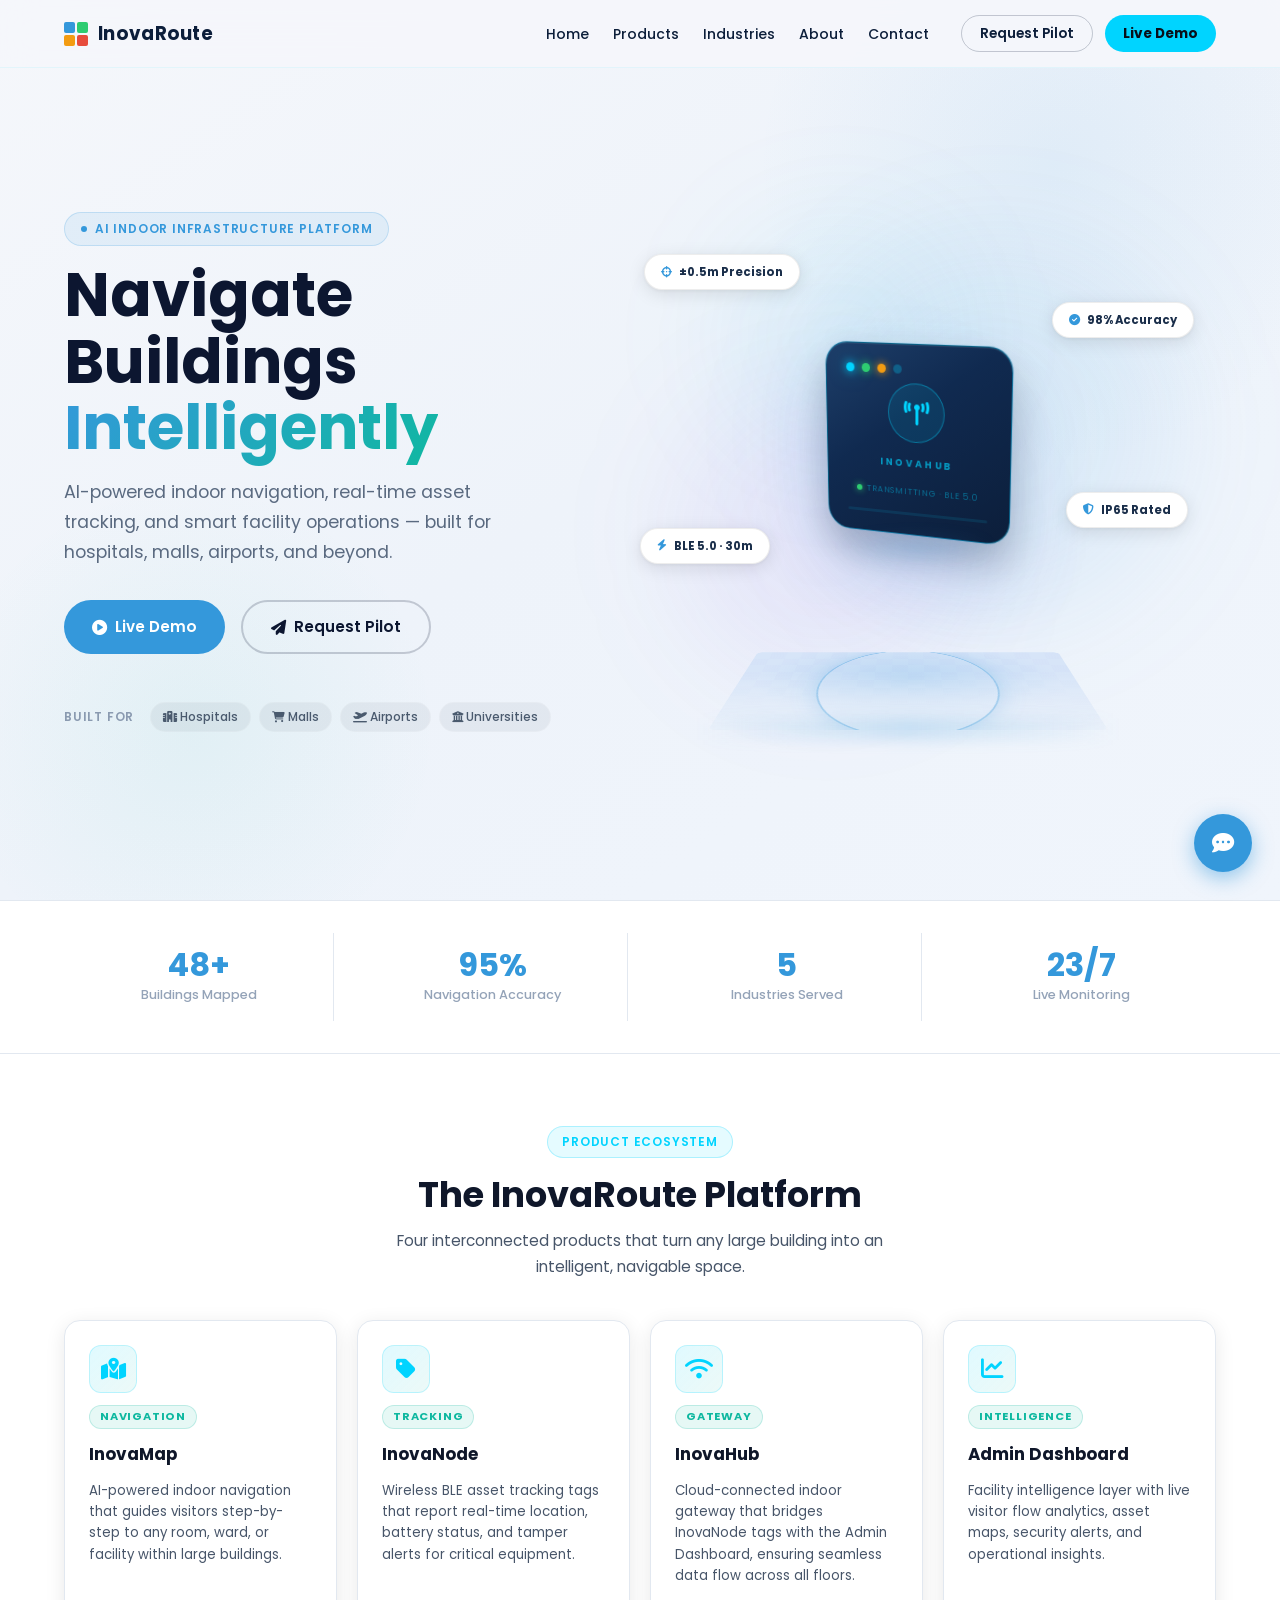
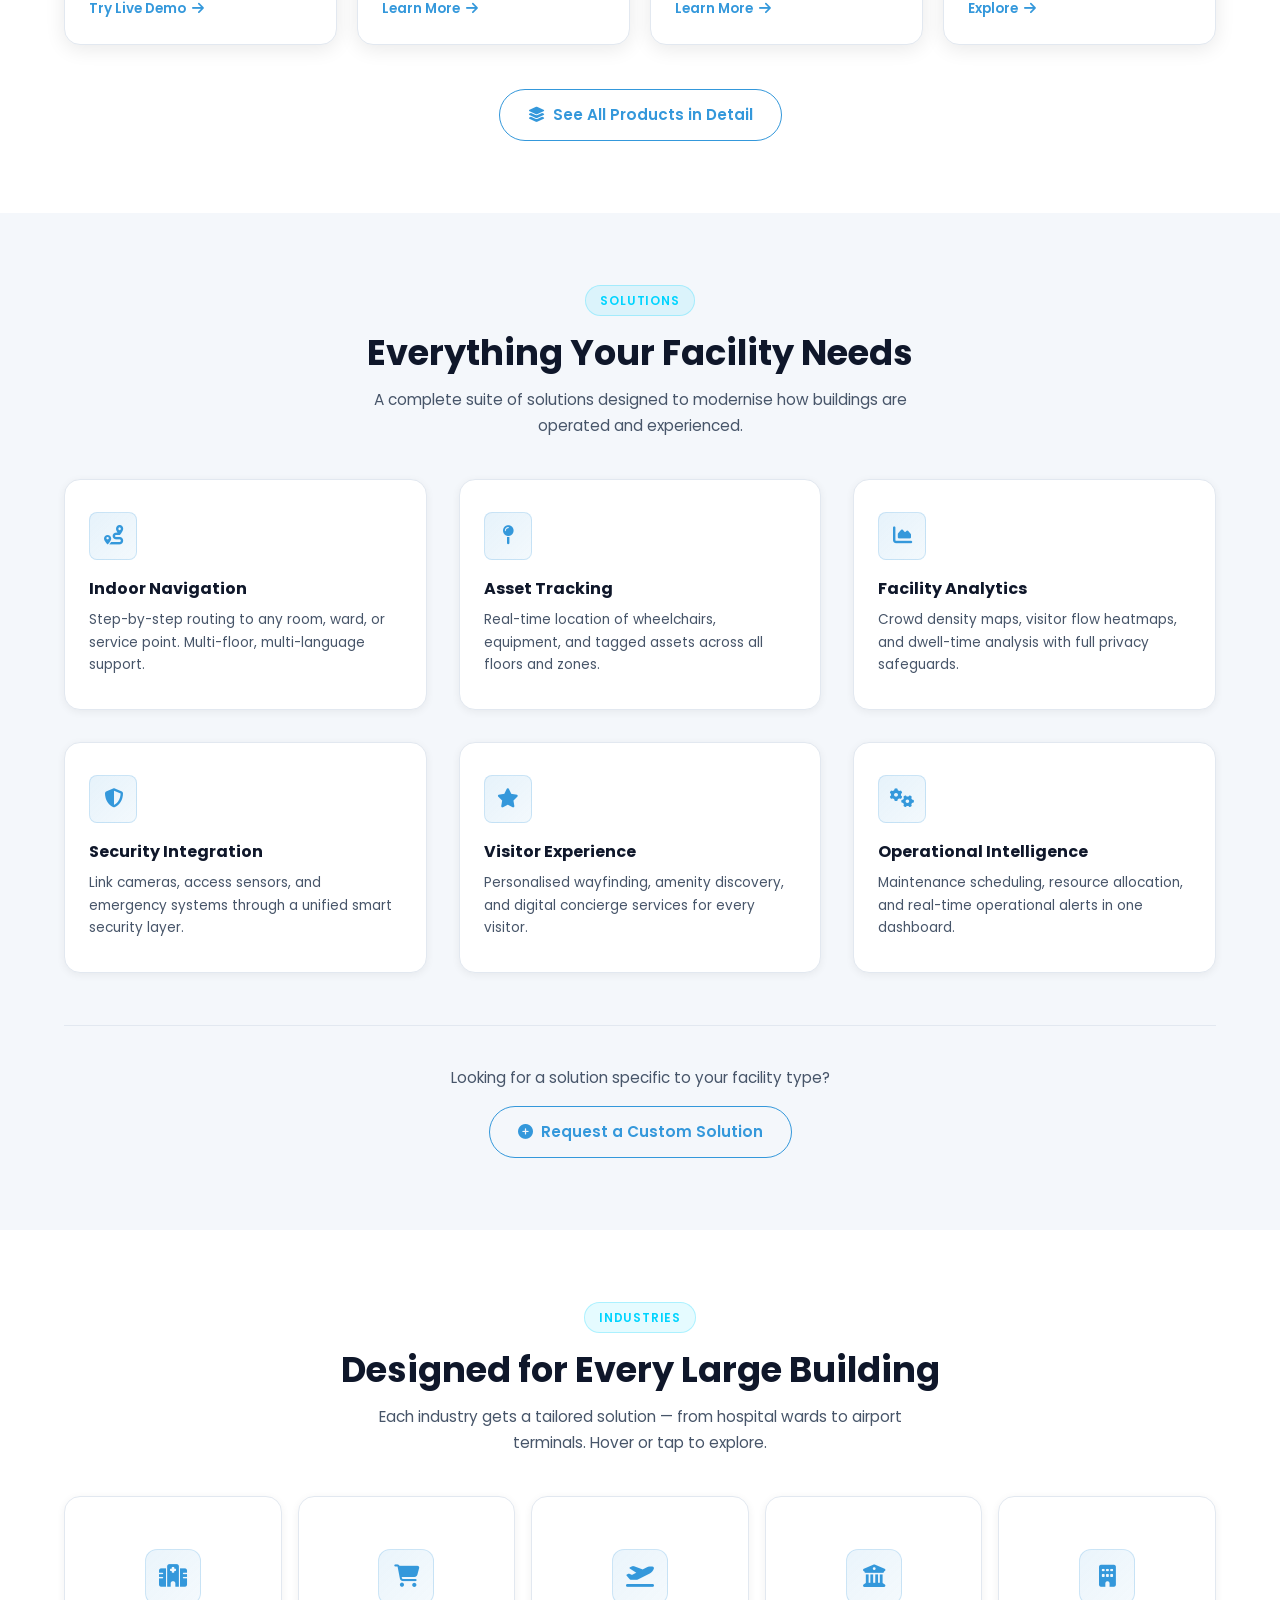
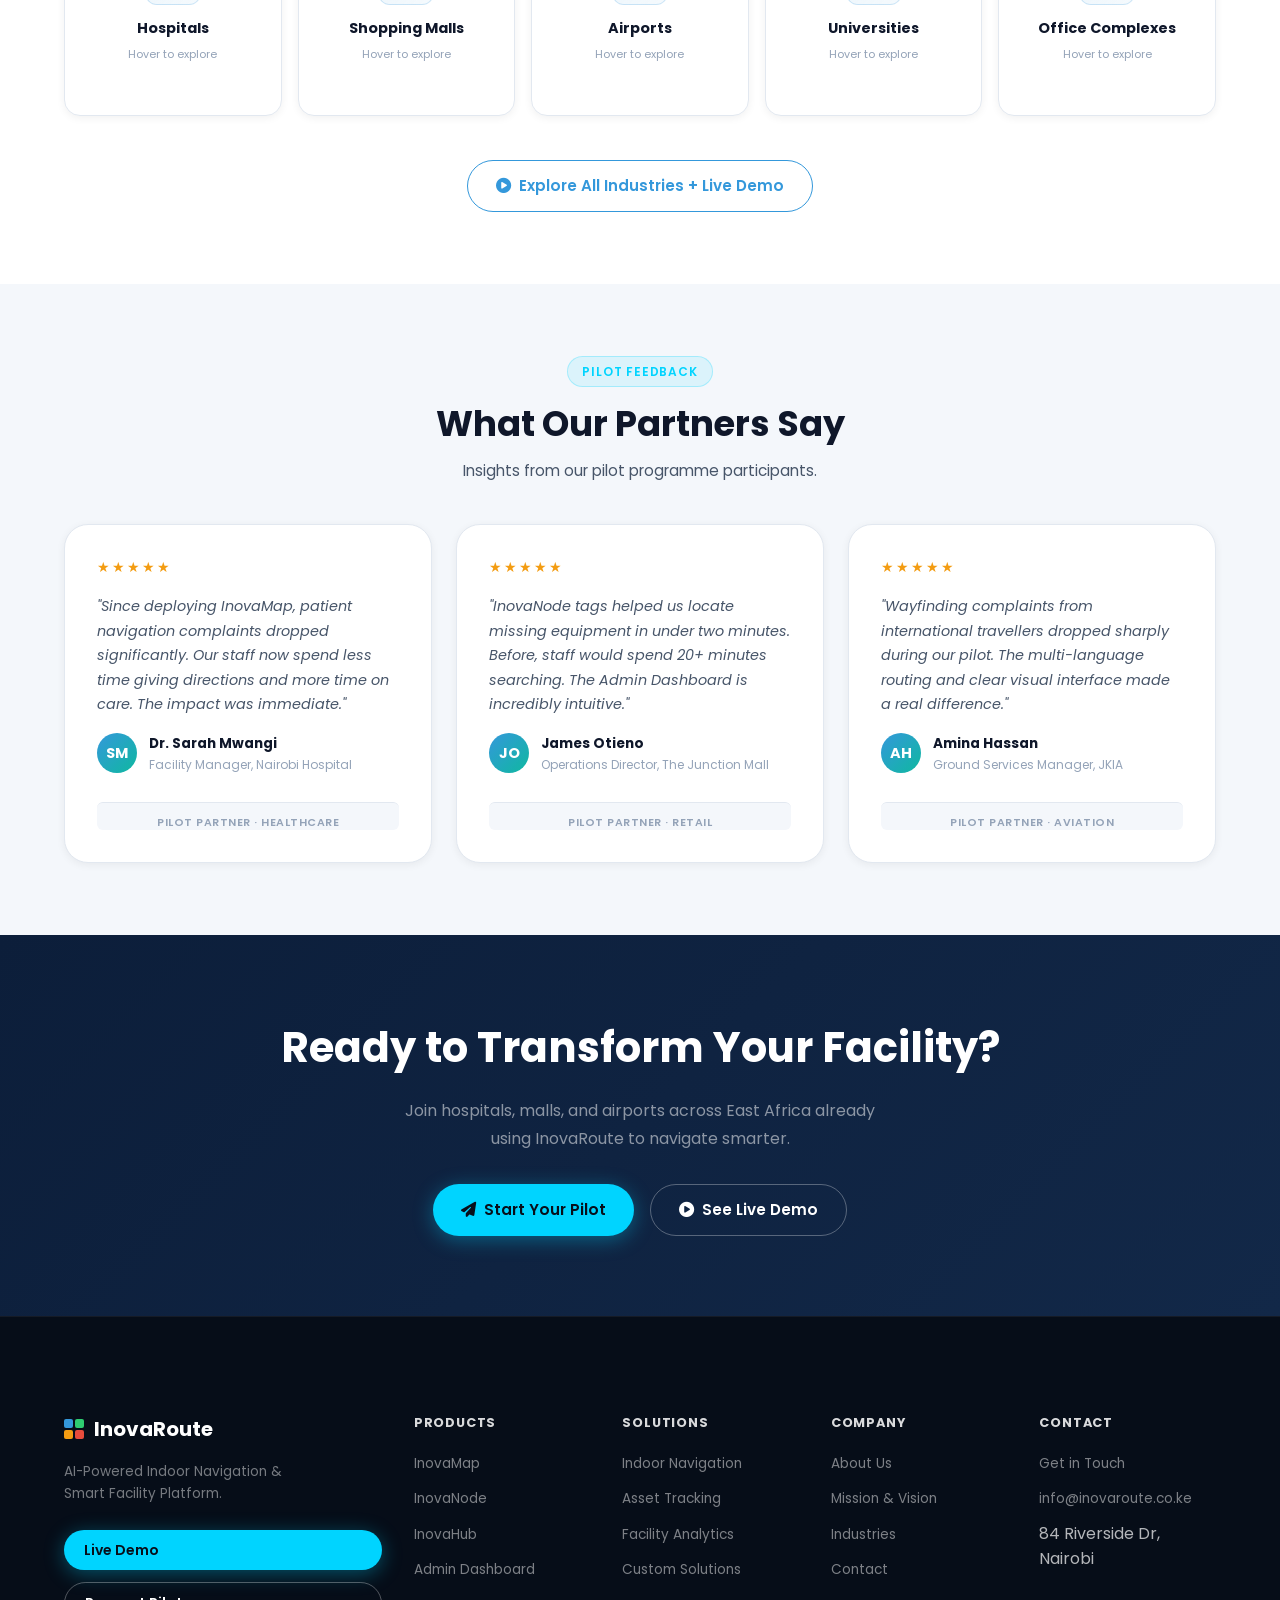
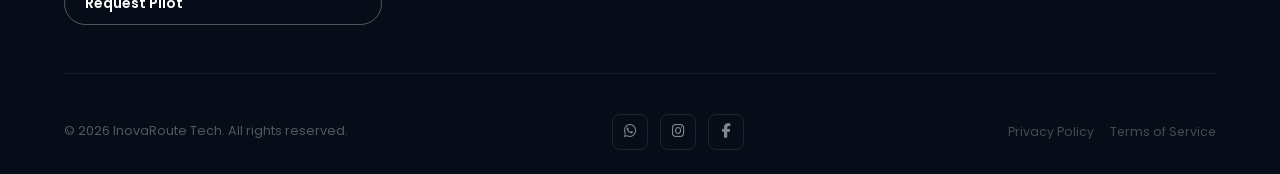
==== index.html @ 3c0a52aa "Redesign: light professional theme, full-viewport products page - Homepage hero: white/off-white bac" ====
<!DOCTYPE html>
<html lang="en">
<head>
  <meta charset="UTF-8">
  <meta name="viewport" content="width=device-width, initial-scale=1.0">
  <title>InovaRoute – AI Indoor Navigation & Smart Facility Platform</title>
  <meta name="description" content="InovaRoute delivers AI-powered indoor navigation, real-time asset tracking, and smart facility management for hospitals, malls, airports, and large buildings across Africa.">
  <meta name="keywords" content="indoor navigation, asset tracking, smart facility, InovaMap, InovaNode, hospital navigation, mall navigation, Kenya, Africa">
  <meta name="author" content="InovaRoute Tech">
  <link rel="canonical" href="https://elimulink.github.io/inovawebsite/">
  <meta property="og:type" content="website">
  <meta property="og:url" content="https://elimulink.github.io/inovawebsite/">
  <meta property="og:title" content="InovaRoute – AI Indoor Navigation & Smart Facility Platform">
  <meta property="og:description" content="AI-powered indoor navigation, asset tracking, and smart facility management for hospitals, malls, airports, and more.">
  <meta property="og:site_name" content="InovaRoute">
  <meta name="twitter:card" content="summary_large_image">
  <meta name="twitter:title" content="InovaRoute – AI Indoor Navigation & Smart Facility Platform">
  <meta name="twitter:description" content="AI-powered indoor navigation, asset tracking, and smart facility management.">
  <link rel="icon" href="data:image/svg+xml,<svg xmlns='http://www.w3.org/2000/svg' viewBox='0 0 32 32'><rect width='14' height='14' x='1' y='1' rx='3' fill='%233498db'/><rect width='14' height='14' x='17' y='1' rx='3' fill='%232ecc71'/><rect width='14' height='14' x='1' y='17' rx='3' fill='%23f39c12'/><rect width='14' height='14' x='17' y='17' rx='3' fill='%23e74c3c'/></svg>">
  <script type="application/ld+json">
  {"@context":"https://schema.org","@type":"Organization","name":"InovaRoute","url":"https://elimulink.github.io/inovawebsite/","description":"AI-powered indoor navigation and smart facility platform","email":"info@inovaroute.co.ke","address":{"@type":"PostalAddress","streetAddress":"84 Riverside Dr","addressLocality":"Nairobi","addressCountry":"KE"},"sameAs":["https://www.instagram.com/inovaroutetech","https://www.facebook.com/share/1BY43MmHNZ/"]}
  </script>
  <link rel="preconnect" href="https://fonts.googleapis.com">
  <link rel="preconnect" href="https://fonts.gstatic.com" crossorigin>
  <link href="https://fonts.googleapis.com/css2?family=Poppins:wght@400;500;600;700&display=swap" rel="stylesheet">
  <link rel="stylesheet" href="https://cdnjs.cloudflare.com/ajax/libs/font-awesome/6.5.2/css/all.min.css" crossorigin="anonymous" referrerpolicy="no-referrer">
  <link rel="stylesheet" href="styles/variables.css">
  <link rel="stylesheet" href="styles/main.css">
</head>
<body>

<!-- NAVBAR -->
<nav class="navbar navbar--light" id="navbar">
  <div class="nav-inner">
    <a href="index.html" class="nav-brand">
      <div class="nav-logo"><span></span><span></span><span></span><span></span></div>
      <span class="nav-name">InovaRoute</span>
    </a>
    <ul class="nav-links" id="nav-links">
      <li><a href="index.html"      class="nav-link">Home</a></li>
      <li><a href="products.html"   class="nav-link">Products</a></li>
      <li><a href="industries.html" class="nav-link">Industries</a></li>
      <li><a href="about.html"      class="nav-link">About</a></li>
      <li><a href="contact.html"    class="nav-link">Contact</a></li>
    </ul>
    <div class="nav-actions">
      <a href="contact.html"    class="nav-btn-ghost">Request Pilot</a>
      <a href="industries.html" class="nav-btn-solid">Live Demo</a>
    </div>
    <button class="nav-toggle" id="nav-toggle" aria-label="Toggle menu">
      <span></span><span></span><span></span>
    </button>
  </div>
</nav>


<!-- HERO – Light Theme, 3D Product Stage -->
<section class="hero-light-section" id="home">
  <div class="container">
    <div class="hero-light-inner">

      <!-- LEFT: Copy -->
      <div class="hero-copy hero-light-copy">
        <div class="hero-eyebrow">
          <span class="dot"></span>
          AI Indoor Infrastructure Platform
        </div>
        <h1 class="hero-title">Navigate Buildings<br><span>Intelligently</span></h1>
        <p class="hero-sub">AI-powered indoor navigation, real-time asset tracking, and smart facility operations — built for hospitals, malls, airports, and beyond.</p>
        <div class="hero-ctas">
          <a href="industries.html" class="btn btn-primary"><i class="fas fa-play-circle"></i> Live Demo</a>
          <a href="contact.html"    class="btn btn-secondary"><i class="fas fa-paper-plane"></i> Request Pilot</a>
        </div>
        <div class="hero-trust">
          <span class="hero-trust-label">Built for</span>
          <div class="hero-trust-pills">
            <span class="trust-pill"><i class="fas fa-hospital-alt" style="font-size:0.7rem"></i> Hospitals</span>
            <span class="trust-pill"><i class="fas fa-shopping-cart" style="font-size:0.7rem"></i> Malls</span>
            <span class="trust-pill"><i class="fas fa-plane-departure" style="font-size:0.7rem"></i> Airports</span>
            <span class="trust-pill"><i class="fas fa-university" style="font-size:0.7rem"></i> Universities</span>
          </div>
        </div>
      </div>

      <!-- RIGHT: 3D Product Stage -->
      <div class="h3d-stage" aria-hidden="true">

        <!-- Ambient glow blobs -->
        <div class="h3d-blob h3d-blob--blue"></div>
        <div class="h3d-blob h3d-blob--purple"></div>
        <div class="h3d-blob h3d-blob--cyan"></div>

        <!-- Expanding signal rings centred on device -->
        <div class="h3d-rings">
          <div class="h3d-ring"></div>
          <div class="h3d-ring"></div>
          <div class="h3d-ring"></div>
        </div>

        <!-- Floating device -->
        <div class="h3d-device-wrap">
          <div class="h3d-device">
            <!-- LED status row -->
            <div class="h3d-leds">
              <div class="h3d-led h3d-led--b"></div>
              <div class="h3d-led h3d-led--g"></div>
              <div class="h3d-led h3d-led--o"></div>
              <div class="h3d-led h3d-led--d"></div>
            </div>
            <!-- Central icon -->
            <div class="h3d-device-icon">
              <i class="fas fa-broadcast-tower"></i>
            </div>
            <!-- Brand label -->
            <div class="h3d-device-brand">InovaHub</div>
            <!-- Status text -->
            <div class="h3d-device-status">
              <div class="h3d-status-dot"></div>
              Transmitting · BLE 5.0
            </div>
            <!-- Signal progress bar -->
            <div class="h3d-conn-bar">
              <div class="h3d-conn-fill"></div>
            </div>
          </div>
          <!-- Glow pool beneath device -->
          <div class="h3d-device-glow"></div>
        </div>

        <!-- Perspective grid platform -->
        <div class="h3d-platform">
          <div class="h3d-grid-wrap">
            <div class="h3d-grid-tiles"></div>
            <div class="h3d-halo"></div>
          </div>
          <div class="h3d-grid-glow"></div>
        </div>

        <!-- Floating metric chips -->
        <div class="h3d-chips">
          <div class="h3d-chip h3d-chip--1">
            <i class="fas fa-crosshairs"></i> ±0.5m Precision
          </div>
          <div class="h3d-chip h3d-chip--2">
            <i class="fas fa-check-circle"></i> 98% Accuracy
          </div>
          <div class="h3d-chip h3d-chip--3">
            <i class="fas fa-bolt"></i> BLE 5.0 · 30m
          </div>
          <div class="h3d-chip h3d-chip--4">
            <i class="fas fa-shield-alt"></i> IP65 Rated
          </div>
        </div>

      </div><!-- /.h3d-stage -->
    </div>
  </div>
</section>



<!-- STATS BAR -->
<div class="stats-bar">
  <div class="container">
    <div class="stats-grid">
      <div class="stat-item fade-up">
        <div class="stat-number" data-target="50" data-suffix="+">0</div>
        <div class="stat-label">Buildings Mapped</div>
      </div>
      <div class="stat-item fade-up">
        <div class="stat-number" data-target="98" data-suffix="%">0</div>
        <div class="stat-label">Navigation Accuracy</div>
      </div>
      <div class="stat-item fade-up">
        <div class="stat-number" data-target="5">0</div>
        <div class="stat-label">Industries Served</div>
      </div>
      <div class="stat-item fade-up">
        <div class="stat-number" data-target="24" data-suffix="/7">0</div>
        <div class="stat-label">Live Monitoring</div>
      </div>
    </div>
  </div>
</div>


<!-- PRODUCTS OVERVIEW -->
<section id="products" class="section">
  <div class="container">
    <div class="section-header">
      <div class="section-badge">Product Ecosystem</div>
      <h2 class="section-title">The InovaRoute Platform</h2>
      <p class="section-sub">Four interconnected products that turn any large building into an intelligent, navigable space.</p>
    </div>

    <div class="products-grid">
      <div class="card product-card fade-up">
        <div class="product-icon-wrap"><i class="fas fa-map-marked-alt"></i></div>
        <span class="product-tag">Navigation</span>
        <h3>InovaMap</h3>
        <p>AI-powered indoor navigation that guides visitors step-by-step to any room, ward, or facility within large buildings.</p>
        <a href="industries.html" class="product-link">Try Live Demo <i class="fas fa-arrow-right"></i></a>
      </div>

      <div class="card product-card fade-up">
        <div class="product-icon-wrap"><i class="fas fa-tag"></i></div>
        <span class="product-tag">Tracking</span>
        <h3>InovaNode</h3>
        <p>Wireless BLE asset tracking tags that report real-time location, battery status, and tamper alerts for critical equipment.</p>
        <a href="products.html#inovanode" class="product-link">Learn More <i class="fas fa-arrow-right"></i></a>
      </div>

      <div class="card product-card fade-up">
        <div class="product-icon-wrap"><i class="fas fa-wifi"></i></div>
        <span class="product-tag">Gateway</span>
        <h3>InovaHub</h3>
        <p>Cloud-connected indoor gateway that bridges InovaNode tags with the Admin Dashboard, ensuring seamless data flow across all floors.</p>
        <a href="products.html#inovahub" class="product-link">Learn More <i class="fas fa-arrow-right"></i></a>
      </div>

      <div class="card product-card fade-up">
        <div class="product-icon-wrap"><i class="fas fa-chart-line"></i></div>
        <span class="product-tag">Intelligence</span>
        <h3>Admin Dashboard</h3>
        <p>Facility intelligence layer with live visitor flow analytics, asset maps, security alerts, and operational insights.</p>
        <a href="products.html#dashboard" class="product-link">Explore <i class="fas fa-arrow-right"></i></a>
      </div>
    </div>

    <div style="text-align:center;margin-top:44px;">
      <a href="products.html" class="btn btn-outline"><i class="fas fa-layer-group"></i> See All Products in Detail</a>
    </div>
  </div>
</section>


<!-- SOLUTIONS -->
<section id="solutions" class="section section--subtle">
  <div class="container">
    <div class="section-header">
      <div class="section-badge">Solutions</div>
      <h2 class="section-title">Everything Your Facility Needs</h2>
      <p class="section-sub">A complete suite of solutions designed to modernise how buildings are operated and experienced.</p>
    </div>

    <div class="solutions-grid">
      <div class="solution-card fade-up">
        <div class="sol-icon"><i class="fas fa-route"></i></div>
        <h4>Indoor Navigation</h4>
        <p>Step-by-step routing to any room, ward, or service point. Multi-floor, multi-language support.</p>
      </div>
      <div class="solution-card fade-up">
        <div class="sol-icon"><i class="fas fa-map-pin"></i></div>
        <h4>Asset Tracking</h4>
        <p>Real-time location of wheelchairs, equipment, and tagged assets across all floors and zones.</p>
      </div>
      <div class="solution-card fade-up">
        <div class="sol-icon"><i class="fas fa-chart-area"></i></div>
        <h4>Facility Analytics</h4>
        <p>Crowd density maps, visitor flow heatmaps, and dwell-time analysis with full privacy safeguards.</p>
      </div>
      <div class="solution-card fade-up">
        <div class="sol-icon"><i class="fas fa-shield-alt"></i></div>
        <h4>Security Integration</h4>
        <p>Link cameras, access sensors, and emergency systems through a unified smart security layer.</p>
      </div>
      <div class="solution-card fade-up">
        <div class="sol-icon"><i class="fas fa-star"></i></div>
        <h4>Visitor Experience</h4>
        <p>Personalised wayfinding, amenity discovery, and digital concierge services for every visitor.</p>
      </div>
      <div class="solution-card fade-up">
        <div class="sol-icon"><i class="fas fa-cogs"></i></div>
        <h4>Operational Intelligence</h4>
        <p>Maintenance scheduling, resource allocation, and real-time operational alerts in one dashboard.</p>
      </div>
    </div>

    <div class="section-more-row">
      <p>Looking for a solution specific to your facility type?</p>
      <a href="contact.html" class="btn btn-outline">
        <i class="fas fa-plus-circle"></i> Request a Custom Solution
      </a>
    </div>
  </div>
</section>


<!-- INDUSTRIES TEASER -->
<section id="industries" class="section">
  <div class="container">
    <div class="section-header">
      <div class="section-badge">Industries</div>
      <h2 class="section-title">Designed for Every Large Building</h2>
      <p class="section-sub">Each industry gets a tailored solution — from hospital wards to airport terminals. Hover or tap to explore.</p>
    </div>

    <div class="industries-grid">
      <div class="industry-card fade-up" tabindex="0" aria-label="Hospitals">
        <div class="industry-card-inner">
          <div class="industry-front">
            <div class="industry-icon-wrap"><i class="fas fa-hospital"></i></div>
            <h4>Hospitals</h4>
            <div class="industry-hint">Hover to explore</div>
          </div>
          <div class="industry-back">
            <div class="ib-block">
              <h5>Challenge</h5>
              <p>Patients navigate complex multi-floor buildings under stress, adding burden to staff.</p>
            </div>
            <div class="ib-block">
              <h5>Solution</h5>
              <p>InovaMap delivers step-by-step navigation to any ward, reducing wayfinding complaints by up to 60%.</p>
            </div>
          </div>
        </div>
      </div>

      <div class="industry-card fade-up" tabindex="0">
        <div class="industry-card-inner">
          <div class="industry-front">
            <div class="industry-icon-wrap"><i class="fas fa-shopping-cart"></i></div>
            <h4>Shopping Malls</h4>
            <div class="industry-hint">Hover to explore</div>
          </div>
          <div class="industry-back">
            <div class="ib-block">
              <h5>Challenge</h5>
              <p>Shoppers struggle to find stores, reducing dwell time and tenant revenue.</p>
            </div>
            <div class="ib-block">
              <h5>Solution</h5>
              <p>Guided navigation to any store, restaurant, or service — boosting footfall and tenant visibility.</p>
            </div>
          </div>
        </div>
      </div>

      <div class="industry-card fade-up" tabindex="0">
        <div class="industry-card-inner">
          <div class="industry-front">
            <div class="industry-icon-wrap"><i class="fas fa-plane-departure"></i></div>
            <h4>Airports</h4>
            <div class="industry-hint">Hover to explore</div>
          </div>
          <div class="industry-back">
            <div class="ib-block">
              <h5>Challenge</h5>
              <p>International travellers miss gates and services due to confusing terminal layouts.</p>
            </div>
            <div class="ib-block">
              <h5>Solution</h5>
              <p>Multi-language indoor navigation from check-in to gate, with live flight-synced routing.</p>
            </div>
          </div>
        </div>
      </div>

      <div class="industry-card fade-up" tabindex="0">
        <div class="industry-card-inner">
          <div class="industry-front">
            <div class="industry-icon-wrap"><i class="fas fa-university"></i></div>
            <h4>Universities</h4>
            <div class="industry-hint">Hover to explore</div>
          </div>
          <div class="industry-back">
            <div class="ib-block">
              <h5>Challenge</h5>
              <p>New students and visitors get lost across large multi-building campuses.</p>
            </div>
            <div class="ib-block">
              <h5>Solution</h5>
              <p>Campus-wide indoor and outdoor navigation, event routing, and facility discovery.</p>
            </div>
          </div>
        </div>
      </div>

      <div class="industry-card fade-up" tabindex="0">
        <div class="industry-card-inner">
          <div class="industry-front">
            <div class="industry-icon-wrap"><i class="fas fa-building"></i></div>
            <h4>Office Complexes</h4>
            <div class="industry-hint">Hover to explore</div>
          </div>
          <div class="industry-back">
            <div class="ib-block">
              <h5>Challenge</h5>
              <p>Visitors and contractors waste time locating offices in large commercial buildings.</p>
            </div>
            <div class="ib-block">
              <h5>Solution</h5>
              <p>Smart desk navigation, meeting room routing, and delivery coordination — all in one platform.</p>
            </div>
          </div>
        </div>
      </div>
    </div>

    <div style="text-align:center;margin-top:44px;">
      <a href="industries.html" class="btn btn-outline"><i class="fas fa-play-circle"></i> Explore All Industries + Live Demo</a>
    </div>
  </div>
</section>


<!-- TESTIMONIALS -->
<section id="testimonials" class="section section--subtle">
  <div class="container">
    <div class="section-header">
      <div class="section-badge">Pilot Feedback</div>
      <h2 class="section-title">What Our Partners Say</h2>
      <p class="section-sub">Insights from our pilot programme participants.</p>
    </div>

    <div class="testimonials-grid">
      <div class="testi-card fade-up">
        <div class="testi-stars">★★★★★</div>
        <p class="testi-quote">"Since deploying InovaMap, patient navigation complaints dropped significantly. Our staff now spend less time giving directions and more time on care. The impact was immediate."</p>
        <div class="testi-person">
          <div class="testi-avatar">SM</div>
          <div>
            <div class="testi-name">Dr. Sarah Mwangi</div>
            <div class="testi-role">Facility Manager, Nairobi Hospital</div>
          </div>
        </div>
        <div class="testi-logo"><span>Pilot Partner · Healthcare</span></div>
      </div>

      <div class="testi-card fade-up">
        <div class="testi-stars">★★★★★</div>
        <p class="testi-quote">"InovaNode tags helped us locate missing equipment in under two minutes. Before, staff would spend 20+ minutes searching. The Admin Dashboard is incredibly intuitive."</p>
        <div class="testi-person">
          <div class="testi-avatar">JO</div>
          <div>
            <div class="testi-name">James Otieno</div>
            <div class="testi-role">Operations Director, The Junction Mall</div>
          </div>
        </div>
        <div class="testi-logo"><span>Pilot Partner · Retail</span></div>
      </div>

      <div class="testi-card fade-up">
        <div class="testi-stars">★★★★★</div>
        <p class="testi-quote">"Wayfinding complaints from international travellers dropped sharply during our pilot. The multi-language routing and clear visual interface made a real difference."</p>
        <div class="testi-person">
          <div class="testi-avatar">AH</div>
          <div>
            <div class="testi-name">Amina Hassan</div>
            <div class="testi-role">Ground Services Manager, JKIA</div>
          </div>
        </div>
        <div class="testi-logo"><span>Pilot Partner · Aviation</span></div>
      </div>
    </div>
  </div>
</section>


<!-- CTA BANNER -->
<section class="cta-banner">
  <div class="container">
    <h2>Ready to Transform Your Facility?</h2>
    <p>Join hospitals, malls, and airports across East Africa already using InovaRoute to navigate smarter.</p>
    <div class="cta-banner-actions">
      <a href="contact.html"    class="btn btn-primary"><i class="fas fa-paper-plane"></i> Start Your Pilot</a>
      <a href="industries.html" class="btn btn-secondary"><i class="fas fa-play-circle"></i> See Live Demo</a>
    </div>
  </div>
</section>


<!-- FOOTER -->
<footer class="footer">
  <div class="container">
    <div class="footer-top">
      <div class="footer-brand">
        <div class="footer-brand-logo">
          <div class="nav-logo" style="width:20px;height:20px;gap:2px"><span></span><span></span><span></span><span></span></div>
          <span class="f-name">InovaRoute</span>
        </div>
        <p class="footer-tagline">AI-Powered Indoor Navigation &amp; Smart Facility Platform.</p>
        <div class="footer-ctas">
          <a href="industries.html" class="btn btn-primary btn-sm">Live Demo</a>
          <a href="contact.html"    class="btn btn-secondary btn-sm">Request Pilot</a>
        </div>
      </div>
      <div class="footer-col">
        <h4>Products</h4>
        <ul>
          <li><a href="products.html#inovamap">InovaMap</a></li>
          <li><a href="products.html#inovanode">InovaNode</a></li>
          <li><a href="products.html#inovahub">InovaHub</a></li>
          <li><a href="products.html#dashboard">Admin Dashboard</a></li>
        </ul>
      </div>
      <div class="footer-col">
        <h4>Solutions</h4>
        <ul>
          <li><a href="products.html">Indoor Navigation</a></li>
          <li><a href="products.html">Asset Tracking</a></li>
          <li><a href="products.html">Facility Analytics</a></li>
          <li><a href="contact.html">Custom Solutions</a></li>
        </ul>
      </div>
      <div class="footer-col">
        <h4>Company</h4>
        <ul>
          <li><a href="about.html">About Us</a></li>
          <li><a href="about.html#mission">Mission &amp; Vision</a></li>
          <li><a href="industries.html">Industries</a></li>
          <li><a href="contact.html">Contact</a></li>
        </ul>
      </div>
      <div class="footer-col">
        <h4>Contact</h4>
        <ul>
          <li><a href="contact.html">Get in Touch</a></li>
          <li><a href="mailto:info@inovaroute.co.ke">info@inovaroute.co.ke</a></li>
          <li>84 Riverside Dr, Nairobi</li>
        </ul>
      </div>
    </div>
    <div class="footer-bottom">
      <p class="footer-copy">&copy; 2026 InovaRoute Tech. All rights reserved.</p>
      <div class="footer-social">
        <a href="https://wa.me/message/SHVGJTXQXNXTI1" target="_blank" aria-label="WhatsApp"><i class="fab fa-whatsapp"></i></a>
        <a href="https://www.instagram.com/inovaroutetech?igsh=aXVvbjA5ZzNsaHh5" target="_blank" aria-label="Instagram"><i class="fab fa-instagram"></i></a>
        <a href="https://www.facebook.com/share/1BY43MmHNZ/" target="_blank" aria-label="Facebook"><i class="fab fa-facebook-f"></i></a>
      </div>
      <div class="footer-legal">
        <a href="#">Privacy Policy</a>
        <a href="#">Terms of Service</a>
      </div>
    </div>
  </div>
</footer>


<!-- ASSIST WIDGET -->
<div class="assist" id="assist">
  <button class="assist-bubble" id="assist-open" aria-label="Open assistant">
    <i class="fas fa-comment-dots"></i>
  </button>
  <div class="assist-panel" id="assist-panel">
    <div class="assist-header">
      <h4>Need help?</h4>
      <button class="assist-close" id="assist-close" aria-label="Close">&times;</button>
    </div>
    <p class="assist-text">InovaRoute support is available 24/7.</p>
    <div class="assist-actions">
      <a href="https://wa.me/message/SHVGJTXQXNXTI1" target="_blank" class="assist-btn-main">
        <i class="fab fa-whatsapp"></i> Chat on WhatsApp
      </a>
      <button class="assist-btn-dismiss" id="assist-no">No thanks</button>
    </div>
  </div>
</div>

<script src="scripts/main.js" defer></script>
</body>
</html>
---- styles/variables.css ----
:root {
  /* === Brand Colors === */
  --c-bg-dark:       #080f1a;
  --c-bg-dark2:      #0d1b2a;
  --c-bg-light:      #f4f7fb;
  --c-bg-white:      #ffffff;
  --c-cyan:          #00d4ff;
  --c-teal:          #0fb8a0;
  --c-blue:          #3498db;
  --c-navy:          #1e3a5f;
  --c-text-dark:     #0f172a;
  --c-text-body:     #475569;
  --c-text-muted:    #94a3b8;
  --c-text-light:    rgba(255, 255, 255, 0.88);
  --c-text-dim:      rgba(255, 255, 255, 0.5);
  --c-border:        #e2e8f0;
  --c-border-dark:   rgba(0, 212, 255, 0.12);

  /* === Spacing Scale (8-based) === */
  --sp-1: 8px;
  --sp-2: 12px;
  --sp-3: 16px;
  --sp-4: 24px;
  --sp-5: 32px;
  --sp-6: 48px;
  --sp-7: 64px;
  --sp-8: 96px;

  /* === Border Radius === */
  --r-sm:   8px;
  --r-md:   12px;
  --r-lg:   16px;
  --r-xl:   24px;
  --r-pill: 999px;

  /* === Shadows === */
  --sh-sm:   0 2px 8px rgba(0, 0, 0, 0.06);
  --sh-md:   0 4px 20px rgba(0, 0, 0, 0.09);
  --sh-lg:   0 8px 36px rgba(0, 0, 0, 0.13);
  --sh-xl:   0 16px 52px rgba(0, 0, 0, 0.17);
  --sh-glow: 0 0 32px rgba(0, 212, 255, 0.18);

  /* === Typography === */
  --font: 'Poppins', sans-serif;

  /* === Transitions === */
  --t-fast: 0.15s ease;
  --t-base: 0.3s ease;
  --t-slow: 0.5s ease;

  /* === Layout === */
  --container: 1200px;
  --nav-h: 68px;

  /* === Z-index scale === */
  --z-base:    1;
  --z-card:    10;
  --z-nav:     100;
  --z-modal:   200;
  --z-assist:  300;
}
---- styles/main.css ----
/* ============================================================
   INOVAROUTE – main.css
   ============================================================ */

/* === RESET & BASE === */
*, *::before, *::after { box-sizing: border-box; margin: 0; padding: 0; }

html { scroll-behavior: smooth; font-size: 16px; }

body {
  font-family: var(--font);
  color: var(--c-text-dark);
  background: var(--c-bg-white);
  line-height: 1.6;
  overflow-x: hidden;
}

img, svg { display: block; max-width: 100%; }
a { text-decoration: none; }
ul, ol { list-style: none; }
button { font-family: var(--font); cursor: pointer; border: none; background: none; }

/* === LAYOUT === */
.container {
  max-width: var(--container);
  margin: 0 auto;
  padding: 0 var(--sp-4);
}

.section {
  padding: 72px 0;
}

.section--dark {
  background: var(--c-bg-dark);
  color: var(--c-text-light);
}

.section--mid {
  background: var(--c-bg-dark2);
  color: var(--c-text-light);
}

.section--light {
  background: var(--c-bg-light);
}

/* Clean alternating light section used instead of dark sections */
.section--subtle {
  background: #f4f7fb;
}

/* === TYPOGRAPHY === */
.section-badge {
  display: inline-flex;
  align-items: center;
  gap: 6px;
  background: rgba(0, 212, 255, 0.1);
  color: var(--c-cyan);
  border: 1px solid rgba(0, 212, 255, 0.25);
  padding: 5px 14px;
  border-radius: var(--r-pill);
  font-size: 0.75rem;
  font-weight: 600;
  letter-spacing: 0.8px;
  text-transform: uppercase;
  margin-bottom: var(--sp-3);
}

.section-badge--dark {
  background: rgba(0, 212, 255, 0.08);
  color: var(--c-cyan);
  border-color: rgba(0, 212, 255, 0.2);
}

.section-title {
  font-size: clamp(1.6rem, 3.5vw, 2.2rem);
  font-weight: 700;
  line-height: 1.2;
  color: var(--c-text-dark);
  margin-bottom: var(--sp-2);
}

.section-title--light { color: #fff; }

.section-sub {
  font-size: 0.96rem;
  color: var(--c-text-body);
  max-width: 560px;
  line-height: 1.7;
}

.section-sub--light { color: var(--c-text-dim); }

.section-header {
  text-align: center;
  margin-bottom: 40px;
}

.section-header .section-sub {
  margin: 0 auto;
}

/* === BUTTONS === */
.btn {
  display: inline-flex;
  align-items: center;
  gap: 8px;
  padding: 13px 28px;
  border-radius: var(--r-pill);
  font-weight: 600;
  font-size: 0.95rem;
  transition: all var(--t-base);
  white-space: nowrap;
}

.btn-primary {
  background: var(--c-cyan);
  color: #080f1a;
  box-shadow: 0 4px 20px rgba(0, 212, 255, 0.35);
}

.btn-primary:hover {
  background: #33ddff;
  transform: translateY(-2px);
  box-shadow: 0 6px 28px rgba(0, 212, 255, 0.45);
}

.btn-secondary {
  background: transparent;
  color: #fff;
  border: 1.5px solid rgba(255, 255, 255, 0.3);
}

.btn-secondary:hover {
  border-color: var(--c-cyan);
  color: var(--c-cyan);
  transform: translateY(-2px);
}

.btn-outline {
  background: transparent;
  color: var(--c-blue);
  border: 1.5px solid var(--c-blue);
}

.btn-outline:hover {
  background: var(--c-blue);
  color: #fff;
  transform: translateY(-2px);
}

.btn-sm {
  padding: 9px 20px;
  font-size: 0.875rem;
}

/* === CARDS === */
.card {
  background: var(--c-bg-white);
  border-radius: var(--r-lg);
  box-shadow: var(--sh-md);
  border: 1px solid var(--c-border);
  transition: transform var(--t-base), box-shadow var(--t-base), border-color var(--t-base);
}

.card:hover {
  transform: translateY(-5px);
  box-shadow: var(--sh-xl);
  border-color: rgba(0, 212, 255, 0.3);
}

/* === FADE-UP ANIMATION === */
.fade-up {
  opacity: 0;
  transform: translateY(28px);
  transition: opacity 0.65s ease, transform 0.65s ease;
}

.fade-up.visible {
  opacity: 1;
  transform: translateY(0);
}

/* stagger siblings */
.fade-up:nth-child(2) { transition-delay: 0.1s; }
.fade-up:nth-child(3) { transition-delay: 0.2s; }
.fade-up:nth-child(4) { transition-delay: 0.3s; }
.fade-up:nth-child(5) { transition-delay: 0.4s; }
.fade-up:nth-child(6) { transition-delay: 0.5s; }


/* ============================================================
   NAVBAR
   ============================================================ */
.navbar {
  position: fixed;
  top: 0; left: 0; right: 0;
  height: var(--nav-h);
  z-index: var(--z-nav);
  background: rgba(8, 15, 26, 0.6);
  backdrop-filter: blur(16px);
  -webkit-backdrop-filter: blur(16px);
  border-bottom: 1px solid rgba(0, 212, 255, 0.08);
  transition: background var(--t-base), box-shadow var(--t-base);
}

.navbar.scrolled {
  background: rgba(8, 15, 26, 0.96);
  box-shadow: 0 4px 24px rgba(0, 0, 0, 0.35);
}

.nav-inner {
  max-width: var(--container);
  margin: 0 auto;
  padding: 0 var(--sp-4);
  height: 100%;
  display: flex;
  align-items: center;
  gap: var(--sp-5);
}

.nav-brand {
  display: flex;
  align-items: center;
  gap: 10px;
  flex-shrink: 0;
}

.nav-logo {
  display: grid;
  grid-template-columns: 1fr 1fr;
  gap: 2px;
  width: 24px;
  height: 24px;
}

.nav-logo span { border-radius: 2px; }
.nav-logo span:nth-child(1) { background: #3498db; }
.nav-logo span:nth-child(2) { background: #2ecc71; }
.nav-logo span:nth-child(3) { background: #f39c12; }
.nav-logo span:nth-child(4) { background: #e74c3c; }

.nav-name {
  font-weight: 700;
  font-size: 1.15rem;
  color: #fff;
  letter-spacing: 0.3px;
}

.nav-links {
  display: flex;
  align-items: center;
  gap: var(--sp-4);
  margin-left: auto;
}

.nav-link {
  color: rgba(255, 255, 255, 0.72);
  font-size: 0.875rem;
  font-weight: 500;
  padding: 4px 0;
  border-bottom: 2px solid transparent;
  transition: color var(--t-fast), border-color var(--t-fast);
}

.nav-link:hover,
.nav-link.active {
  color: #fff;
  border-bottom-color: var(--c-cyan);
}

.nav-actions {
  display: flex;
  align-items: center;
  gap: var(--sp-2);
  flex-shrink: 0;
}

.nav-btn-ghost {
  color: rgba(255, 255, 255, 0.75);
  border: 1.5px solid rgba(255, 255, 255, 0.2);
  padding: 7px 18px;
  border-radius: var(--r-pill);
  font-size: 0.85rem;
  font-weight: 600;
  transition: all var(--t-fast);
}

.nav-btn-ghost:hover {
  border-color: var(--c-cyan);
  color: var(--c-cyan);
}

.nav-btn-solid {
  background: var(--c-cyan);
  color: #080f1a;
  padding: 8px 18px;
  border-radius: var(--r-pill);
  font-size: 0.85rem;
  font-weight: 700;
  transition: all var(--t-fast);
}

.nav-btn-solid:hover {
  background: #33ddff;
  transform: translateY(-1px);
}

.nav-toggle {
  display: none;
  flex-direction: column;
  gap: 5px;
  padding: 6px;
  margin-left: auto;
}

.nav-toggle span {
  width: 22px;
  height: 2px;
  background: #fff;
  border-radius: 2px;
  transition: all var(--t-base);
}

.nav-toggle.open span:nth-child(1) { transform: translateY(7px) rotate(45deg); }
.nav-toggle.open span:nth-child(2) { opacity: 0; }
.nav-toggle.open span:nth-child(3) { transform: translateY(-7px) rotate(-45deg); }


/* ============================================================
   HERO
   ============================================================ */
.hero {
  min-height: 100vh;
  padding: calc(var(--nav-h) + var(--sp-8)) var(--sp-4) var(--sp-8);
  background: linear-gradient(135deg, #0c1e3a 0%, #122848 55%, #183460 100%);
  display: grid;
  grid-template-columns: 1fr 1fr;
  align-items: center;
  gap: var(--sp-7);
  max-width: var(--container);
  margin: 0 auto;
  position: relative;
}

.hero::before {
  content: '';
  position: absolute;
  inset: 0;
  background: linear-gradient(135deg, #0c1e3a 0%, #122848 55%, #183460 100%);
  z-index: 0;
}

.hero-copy, .hero-visual { position: relative; z-index: 1; }

.hero-eyebrow {
  display: inline-flex;
  align-items: center;
  gap: 8px;
  background: rgba(0, 212, 255, 0.1);
  border: 1px solid rgba(0, 212, 255, 0.25);
  color: var(--c-cyan);
  padding: 6px 16px;
  border-radius: var(--r-pill);
  font-size: 0.75rem;
  font-weight: 600;
  letter-spacing: 0.8px;
  text-transform: uppercase;
  margin-bottom: var(--sp-3);
}

.hero-eyebrow .dot {
  width: 6px;
  height: 6px;
  border-radius: 50%;
  background: var(--c-cyan);
  animation: blink 1.4s ease-in-out infinite;
}

@keyframes blink {
  0%, 100% { opacity: 1; }
  50% { opacity: 0.2; }
}

.hero-title {
  font-size: clamp(2.4rem, 5.5vw, 3.8rem);
  font-weight: 700;
  line-height: 1.1;
  color: #fff;
  margin-bottom: var(--sp-3);
}

.hero-title span {
  background: linear-gradient(90deg, var(--c-cyan), var(--c-teal));
  -webkit-background-clip: text;
  -webkit-text-fill-color: transparent;
  background-clip: text;
}

.hero-sub {
  font-size: 1.1rem;
  color: rgba(255, 255, 255, 0.62);
  line-height: 1.7;
  margin-bottom: var(--sp-5);
  max-width: 480px;
}

.hero-ctas {
  display: flex;
  gap: var(--sp-3);
  flex-wrap: wrap;
  margin-bottom: var(--sp-6);
}

.hero-trust {
  display: flex;
  align-items: center;
  gap: var(--sp-3);
  flex-wrap: wrap;
}

.hero-trust-label {
  font-size: 0.75rem;
  color: rgba(255, 255, 255, 0.35);
  text-transform: uppercase;
  letter-spacing: 0.8px;
  font-weight: 600;
}

.hero-trust-pills {
  display: flex;
  gap: 8px;
  flex-wrap: wrap;
}

.trust-pill {
  background: rgba(255, 255, 255, 0.06);
  border: 1px solid rgba(255, 255, 255, 0.12);
  color: rgba(255, 255, 255, 0.55);
  padding: 4px 12px;
  border-radius: var(--r-pill);
  font-size: 0.75rem;
  font-weight: 500;
}

/* Hero Map Visual */
.hero-visual {
  position: relative;
  display: flex;
  align-items: center;
  justify-content: center;
}

.hero-map-wrap {
  position: relative;
  width: 100%;
  max-width: 480px;
  background: rgba(13, 27, 42, 0.75);
  border: 1px solid rgba(0, 212, 255, 0.15);
  border-radius: var(--r-xl);
  padding: var(--sp-3);
  box-shadow: 0 0 60px rgba(0, 212, 255, 0.07), var(--sh-xl);
  overflow: visible;
}

.hero-map-svg {
  width: 100%;
  height: auto;
  border-radius: 12px;
}

/* Pulsing rings */
.pulse-outer {
  animation: pulseRing 2.2s ease-out infinite;
}

.pulse-inner {
  animation: pulseRing 2.2s ease-out 0.4s infinite;
}

@keyframes pulseRing {
  0% { r: 10; opacity: 0.6; }
  100% { r: 22; opacity: 0; }
}

/* Route draw */
.hero-route-path {
  stroke-dasharray: 250;
  stroke-dashoffset: 250;
  animation: drawRoute 1.8s ease-out 0.6s forwards;
}

@keyframes drawRoute {
  to { stroke-dashoffset: 0; }
}

/* Floating cards */
.hero-float-card {
  position: absolute;
  background: rgba(13, 27, 42, 0.95);
  border: 1px solid rgba(0, 212, 255, 0.2);
  border-radius: var(--r-md);
  padding: 10px 14px;
  backdrop-filter: blur(10px);
  box-shadow: 0 8px 24px rgba(0, 0, 0, 0.3);
  animation: floatIn 0.6s ease-out both;
  z-index: 2;
}

.hero-float-card--route {
  top: -18px;
  right: -18px;
  animation-delay: 1.8s;
}

.hero-float-card--asset {
  bottom: -18px;
  left: -18px;
  animation-delay: 2.2s;
}

@keyframes floatIn {
  from { opacity: 0; transform: scale(0.8) translateY(8px); }
  to   { opacity: 1; transform: scale(1) translateY(0); }
}

.float-card-row {
  display: flex;
  align-items: center;
  gap: 8px;
  white-space: nowrap;
}

.fc-dot {
  width: 7px;
  height: 7px;
  border-radius: 50%;
  flex-shrink: 0;
}

.fc-dot--green  { background: #2ecc71; }
.fc-dot--cyan   { background: var(--c-cyan); }
.fc-dot--orange { background: #f39c12; }

.fc-label {
  font-size: 0.75rem;
  font-weight: 600;
  color: #fff;
}

.fc-sub {
  font-size: 0.68rem;
  color: rgba(255, 255, 255, 0.45);
  margin-top: 2px;
}

.fc-battery {
  display: flex;
  align-items: center;
  gap: 6px;
  margin-top: 4px;
}

.fc-battery-bar {
  width: 60px;
  height: 4px;
  background: rgba(255, 255, 255, 0.1);
  border-radius: 2px;
  overflow: hidden;
}

.fc-battery-fill {
  height: 100%;
  background: #2ecc71;
  border-radius: 2px;
  transition: width 1s ease 2.5s;
  width: 0;
}

.fc-battery-pct {
  font-size: 0.68rem;
  color: #2ecc71;
  font-weight: 600;
}

/* Floating elements subtle bob */
@keyframes bob {
  0%, 100% { transform: translateY(0); }
  50%       { transform: translateY(-6px); }
}

.hero-map-wrap { animation: bob 5s ease-in-out infinite; }


/* ============================================================
   STATS BAR
   ============================================================ */
.stats-bar {
  background: #fff;
  border-top: 1px solid var(--c-border);
  border-bottom: 1px solid var(--c-border);
  padding: var(--sp-5) 0;
}

.stats-grid {
  display: grid;
  grid-template-columns: repeat(4, 1fr);
  gap: var(--sp-4);
  text-align: center;
}

.stat-item {
  padding: var(--sp-3) var(--sp-4);
  border-right: 1px solid var(--c-border);
}

.stat-item:last-child { border-right: none; }

.stat-number {
  font-size: 2rem;
  font-weight: 700;
  color: var(--c-blue);
  line-height: 1;
  margin-bottom: 4px;
}

.stat-label {
  font-size: 0.8rem;
  color: var(--c-text-muted);
  font-weight: 500;
}


/* ============================================================
   PRODUCTS
   ============================================================ */
.products-grid {
  display: grid;
  grid-template-columns: repeat(4, 1fr);
  gap: 20px;
}

.product-card {
  padding: var(--sp-4);
  display: flex;
  flex-direction: column;
  gap: var(--sp-2);
}

.product-card:hover .product-icon-wrap {
  transform: scale(1.08);
  box-shadow: var(--sh-glow);
}

.product-icon-wrap {
  width: 48px;
  height: 48px;
  border-radius: var(--r-md);
  background: linear-gradient(135deg, rgba(0, 212, 255, 0.12), rgba(15, 184, 160, 0.08));
  border: 1px solid rgba(0, 212, 255, 0.2);
  display: flex;
  align-items: center;
  justify-content: center;
  font-size: 1.4rem;
  color: var(--c-cyan);
  transition: transform var(--t-base), box-shadow var(--t-base);
}

.product-tag {
  display: inline-block;
  font-size: 0.7rem;
  font-weight: 700;
  text-transform: uppercase;
  letter-spacing: 0.8px;
  color: var(--c-teal);
  background: rgba(15, 184, 160, 0.1);
  border: 1px solid rgba(15, 184, 160, 0.2);
  padding: 2px 10px;
  border-radius: var(--r-pill);
  align-self: flex-start;
}

.product-card h3 {
  font-size: 1.05rem;
  font-weight: 700;
  color: var(--c-text-dark);
}

.product-card p {
  font-size: 0.83rem;
  color: var(--c-text-body);
  line-height: 1.6;
  flex: 1;
}

.product-link {
  display: flex;
  align-items: center;
  gap: 6px;
  font-size: 0.85rem;
  font-weight: 600;
  color: var(--c-blue);
  transition: gap var(--t-fast);
}

.product-link:hover { gap: 10px; }


/* ============================================================
   HOW IT WORKS
   ============================================================ */
.hiw-pipeline {
  display: flex;
  align-items: flex-start;
  justify-content: center;
  gap: 0;
  position: relative;
}

.hiw-step {
  flex: 1;
  display: flex;
  flex-direction: column;
  align-items: center;
  text-align: center;
  padding: 0 var(--sp-3);
  position: relative;
  z-index: 1;
}

.hiw-connector {
  flex: 0 0 auto;
  width: 60px;
  height: 2px;
  background: linear-gradient(90deg, rgba(52,152,219,0.15), rgba(52,152,219,0.4), rgba(52,152,219,0.15));
  margin-top: 36px;
  position: relative;
  overflow: hidden;
}

.hiw-connector::after {
  content: '';
  position: absolute;
  top: 0; left: -100%;
  width: 100%;
  height: 100%;
  background: linear-gradient(90deg, transparent, var(--c-blue), transparent);
  animation: flow 2s linear infinite;
}

@keyframes flow {
  to { left: 100%; }
}

.hiw-num {
  width: 68px;
  height: 68px;
  border-radius: 50%;
  background: linear-gradient(135deg, #e8f4fd, #e0f7f4);
  border: 1.5px solid rgba(52, 152, 219, 0.25);
  color: var(--c-blue);
  display: flex;
  align-items: center;
  justify-content: center;
  font-size: 1.4rem;
  margin-bottom: var(--sp-3);
  transition: all var(--t-base);
}

.hiw-step:hover .hiw-num {
  background: linear-gradient(135deg, #d0ebf8, #ccf4ee);
  border-color: var(--c-blue);
  box-shadow: 0 4px 20px rgba(52,152,219,0.2);
  transform: scale(1.08);
}

.hiw-step h4 {
  font-size: 0.95rem;
  font-weight: 700;
  color: var(--c-text-dark);
  margin-bottom: 6px;
}

.hiw-step p {
  font-size: 0.8rem;
  color: var(--c-text-body);
  line-height: 1.6;
}


/* ============================================================
   SOLUTIONS
   ============================================================ */
.solutions-grid {
  display: grid;
  grid-template-columns: repeat(3, 1fr);
  gap: 32px;
}

.solution-card {
  padding: var(--sp-5) var(--sp-4);
  border-radius: var(--r-lg);
  background: var(--c-bg-white);
  border: 1px solid var(--c-border);
  box-shadow: var(--sh-sm);
  transition: all var(--t-base);
}

.solution-card:hover {
  transform: translateY(-4px);
  box-shadow: var(--sh-lg);
  border-color: rgba(52, 152, 219, 0.3);
}

.sol-icon {
  width: 48px;
  height: 48px;
  border-radius: var(--r-sm);
  background: linear-gradient(135deg, rgba(52,152,219,0.12), rgba(52,152,219,0.06));
  border: 1px solid rgba(52,152,219,0.2);
  display: flex;
  align-items: center;
  justify-content: center;
  font-size: 1.2rem;
  color: var(--c-blue);
  margin-bottom: var(--sp-3);
}

.solution-card h4 {
  font-size: 1rem;
  font-weight: 700;
  color: var(--c-text-dark);
  margin-bottom: 8px;
}

.solution-card p {
  font-size: 0.85rem;
  color: var(--c-text-body);
  line-height: 1.65;
}


/* ============================================================
   ASSET TRACKING
   ============================================================ */
.asset-layout {
  display: grid;
  grid-template-columns: 1fr 1fr;
  gap: var(--sp-7);
  align-items: center;
}

.asset-features {
  display: flex;
  flex-direction: column;
  gap: var(--sp-3);
}

.asset-feature {
  display: flex;
  align-items: flex-start;
  gap: var(--sp-3);
  padding: var(--sp-3);
  border-radius: var(--r-md);
  border: 1px solid var(--c-border);
  background: #fff;
  box-shadow: var(--sh-sm);
  transition: all var(--t-base);
}

.asset-feature:hover {
  background: #f0f9ff;
  border-color: rgba(52,152,219,0.3);
  box-shadow: var(--sh-md);
  transform: translateX(4px);
}

.asset-feat-icon {
  width: 40px;
  height: 40px;
  border-radius: var(--r-sm);
  background: rgba(0,212,255,0.1);
  border: 1px solid rgba(0,212,255,0.2);
  display: flex;
  align-items: center;
  justify-content: center;
  color: var(--c-cyan);
  font-size: 1rem;
  flex-shrink: 0;
}

.asset-feat-text h5 {
  font-size: 0.9rem;
  font-weight: 700;
  color: var(--c-text-dark);
  margin-bottom: 3px;
}

.asset-feat-text p {
  font-size: 0.8rem;
  color: var(--c-text-body);
  line-height: 1.5;
}

/* Asset dashboard mockup */
.asset-dashboard {
  background: rgba(13,27,42,0.9);
  border: 1px solid rgba(0,212,255,0.15);
  border-radius: var(--r-xl);
  padding: var(--sp-4);
  box-shadow: var(--sh-xl), var(--sh-glow);
}

.ad-header {
  display: flex;
  align-items: center;
  justify-content: space-between;
  margin-bottom: var(--sp-3);
  padding-bottom: var(--sp-2);
  border-bottom: 1px solid rgba(255,255,255,0.06);
}

.ad-header h4 {
  font-size: 0.85rem;
  font-weight: 700;
  color: #fff;
}

.ad-live {
  display: flex;
  align-items: center;
  gap: 5px;
  font-size: 0.72rem;
  color: #2ecc71;
  font-weight: 600;
}

.ad-live-dot {
  width: 6px;
  height: 6px;
  background: #2ecc71;
  border-radius: 50%;
  animation: blink 1.2s ease-in-out infinite;
}

.asset-row {
  display: flex;
  align-items: center;
  gap: var(--sp-3);
  padding: 10px 0;
  border-bottom: 1px solid rgba(255,255,255,0.04);
}

.asset-row:last-child { border-bottom: none; }

.ar-icon {
  width: 32px;
  height: 32px;
  border-radius: var(--r-sm);
  background: rgba(0,212,255,0.1);
  display: flex;
  align-items: center;
  justify-content: center;
  color: var(--c-cyan);
  font-size: 0.85rem;
  flex-shrink: 0;
}

.ar-info { flex: 1; }

.ar-name {
  font-size: 0.8rem;
  font-weight: 600;
  color: rgba(255,255,255,0.85);
}

.ar-loc {
  font-size: 0.7rem;
  color: var(--c-text-dim);
}

.ar-battery {
  display: flex;
  flex-direction: column;
  align-items: flex-end;
  gap: 3px;
}

.ar-batt-bar {
  width: 48px;
  height: 4px;
  background: rgba(255,255,255,0.08);
  border-radius: 2px;
  overflow: hidden;
}

.ar-batt-fill {
  height: 100%;
  border-radius: 2px;
}

.ar-batt-fill--hi  { background: #2ecc71; }
.ar-batt-fill--mid { background: #f39c12; }
.ar-batt-fill--low { background: #e74c3c; }

.ar-batt-pct {
  font-size: 0.68rem;
  color: var(--c-text-dim);
}

.ar-status {
  width: 7px;
  height: 7px;
  border-radius: 50%;
  flex-shrink: 0;
}

.ar-status--on  { background: #2ecc71; }
.ar-status--off { background: rgba(255,255,255,0.2); }


/* ============================================================
   INDUSTRIES
   ============================================================ */
.industries-grid {
  display: grid;
  grid-template-columns: repeat(5, 1fr);
  gap: var(--sp-3);
}

.industry-card {
  height: 220px;
  perspective: 1000px;
  cursor: pointer;
}

.industry-card-inner {
  position: relative;
  width: 100%;
  height: 100%;
  transform-style: preserve-3d;
  transition: transform 0.65s ease;
  border-radius: var(--r-lg);
}

.industry-card:hover .industry-card-inner,
.industry-card.flipped .industry-card-inner {
  transform: rotateY(180deg);
}

.industry-front,
.industry-back {
  position: absolute;
  inset: 0;
  border-radius: var(--r-lg);
  backface-visibility: hidden;
  -webkit-backface-visibility: hidden;
  padding: var(--sp-4);
  display: flex;
  flex-direction: column;
  align-items: center;
  justify-content: center;
  text-align: center;
}

.industry-front {
  background: var(--c-bg-white);
  border: 1px solid var(--c-border);
  box-shadow: var(--sh-sm);
}

.industry-icon-wrap {
  width: 56px;
  height: 56px;
  border-radius: var(--r-md);
  background: linear-gradient(135deg, rgba(52,152,219,0.1), rgba(52,152,219,0.05));
  border: 1px solid rgba(52,152,219,0.2);
  display: flex;
  align-items: center;
  justify-content: center;
  font-size: 1.4rem;
  color: var(--c-blue);
  margin-bottom: var(--sp-2);
  transition: all var(--t-base);
}

.industry-card:hover .industry-icon-wrap {
  background: linear-gradient(135deg, rgba(0,212,255,0.15), rgba(15,184,160,0.1));
  border-color: rgba(0,212,255,0.3);
  color: var(--c-cyan);
}

.industry-front h4 {
  font-size: 0.9rem;
  font-weight: 700;
  color: var(--c-text-dark);
  margin-bottom: 6px;
}

.industry-hint {
  font-size: 0.68rem;
  color: var(--c-text-muted);
}

.industry-back {
  background: linear-gradient(135deg, #1e3a5f, #0d1b2a);
  border: 1px solid rgba(0,212,255,0.2);
  box-shadow: var(--sh-lg);
  transform: rotateY(180deg);
  text-align: left;
  align-items: flex-start;
  justify-content: flex-start;
  gap: 10px;
}

.industry-back h5 {
  font-size: 0.7rem;
  font-weight: 700;
  text-transform: uppercase;
  letter-spacing: 0.6px;
  color: var(--c-cyan);
  margin-bottom: 3px;
}

.industry-back p {
  font-size: 0.75rem;
  color: rgba(255,255,255,0.65);
  line-height: 1.5;
}

.ib-block { margin-bottom: 8px; }


/* ============================================================
   INTERACTIVE DEMO
   ============================================================ */
.demo-wrap {
  display: grid;
  grid-template-columns: 280px 1fr;
  gap: var(--sp-5);
  align-items: start;
}

.demo-controls {
  background: #fff;
  border: 1px solid var(--c-border);
  border-radius: var(--r-xl);
  padding: var(--sp-4);
  box-shadow: var(--sh-md);
  display: flex;
  flex-direction: column;
  gap: var(--sp-3);
}

.demo-controls label {
  font-size: 0.72rem;
  font-weight: 700;
  text-transform: uppercase;
  letter-spacing: 0.6px;
  color: var(--c-text-body);
  display: block;
  margin-bottom: 6px;
}

.floor-tabs {
  display: flex;
  gap: 6px;
}

.floor-tab {
  flex: 1;
  padding: 7px;
  border-radius: var(--r-sm);
  background: var(--c-bg-light);
  border: 1px solid var(--c-border);
  color: var(--c-text-body);
  font-size: 0.8rem;
  font-weight: 600;
  transition: all var(--t-fast);
  text-align: center;
}

.floor-tab.active {
  background: rgba(52,152,219,0.1);
  border-color: var(--c-blue);
  color: var(--c-blue);
}

.demo-origin-display {
  display: flex;
  align-items: center;
  gap: 8px;
  padding: 8px 12px;
  background: rgba(0,212,255,0.08);
  border: 1px solid rgba(0,212,255,0.2);
  border-radius: var(--r-sm);
  font-size: 0.8rem;
  color: var(--c-cyan);
  font-weight: 600;
}

.demo-select {
  width: 100%;
  padding: 9px 12px;
  background: var(--c-bg-light);
  border: 1.5px solid var(--c-border);
  border-radius: var(--r-sm);
  color: var(--c-text-dark);
  font-size: 0.85rem;
  font-family: var(--font);
  appearance: none;
  cursor: pointer;
  transition: border-color var(--t-fast);
}

.demo-select:focus {
  outline: none;
  border-color: var(--c-blue);
  box-shadow: 0 0 0 3px rgba(52,152,219,0.1);
}

.demo-select option { background: #fff; color: var(--c-text-dark); }

.demo-find-btn {
  width: 100%;
  padding: 12px;
  background: var(--c-cyan);
  color: #080f1a;
  border-radius: var(--r-pill);
  font-size: 0.9rem;
  font-weight: 700;
  transition: all var(--t-base);
  display: flex;
  align-items: center;
  justify-content: center;
  gap: 8px;
}

.demo-find-btn:hover:not(:disabled) {
  background: #33ddff;
  transform: translateY(-2px);
}

.demo-find-btn:disabled {
  opacity: 0.4;
  cursor: not-allowed;
}

.demo-result {
  display: none;
  flex-direction: column;
  gap: 8px;
  padding: var(--sp-3);
  background: rgba(15,184,160,0.08);
  border: 1px solid rgba(15,184,160,0.2);
  border-radius: var(--r-md);
  animation: fadeIn 0.4s ease;
}

@keyframes fadeIn {
  from { opacity: 0; transform: translateY(6px); }
  to   { opacity: 1; transform: translateY(0); }
}

.demo-result-row {
  display: flex;
  align-items: center;
  gap: 8px;
  font-size: 0.82rem;
  color: var(--c-text-body);
}

.demo-result-row i {
  color: var(--c-teal);
  width: 14px;
}

.demo-map-wrap {
  background: rgba(10,22,40,0.95);
  border: 1px solid rgba(0,212,255,0.18);
  border-radius: var(--r-xl);
  padding: var(--sp-4);
  box-shadow: var(--sh-xl);
  overflow: hidden;
}

#demo-svg {
  width: 100%;
  height: auto;
}


/* ============================================================
   MISSION & VISION  (upgraded version from earlier)
   ============================================================ */
.mv-grid {
  display: grid;
  grid-template-columns: 1fr 1fr;
  gap: var(--sp-5);
}

.mv-card {
  background: var(--c-bg-white);
  border-radius: var(--r-xl);
  padding: var(--sp-6) var(--sp-5);
  box-shadow: var(--sh-md);
  border: 1px solid var(--c-border);
  text-align: center;
  transition: transform var(--t-base), box-shadow var(--t-base);
}

.mv-card:hover {
  transform: translateY(-6px);
  box-shadow: var(--sh-xl);
}

.mv-icon-wrap {
  width: 72px;
  height: 72px;
  border-radius: 50%;
  display: flex;
  align-items: center;
  justify-content: center;
  margin: 0 auto var(--sp-4);
  font-size: 1.8rem;
}

.mv-mission .mv-icon-wrap { background: #eaf4fd; color: var(--c-blue); }
.mv-vision  .mv-icon-wrap { background: #eafaf1; color: var(--c-teal); }

.mv-card h3 {
  font-size: 1.35rem;
  margin-bottom: var(--sp-2);
}

.mv-mission h3 { color: var(--c-blue); }
.mv-vision  h3 { color: #27ae60; }

.mv-card p {
  color: var(--c-text-body);
  font-size: 0.95rem;
  line-height: 1.7;
  margin: 0;
}


/* ============================================================
   ABOUT US + TIMELINE
   ============================================================ */
.about-layout {
  display: grid;
  grid-template-columns: 1fr 1fr;
  gap: var(--sp-7);
  align-items: start;
}

.about-image img {
  border-radius: var(--r-xl);
  box-shadow: var(--sh-xl);
  width: 100%;
  object-fit: cover;
}

.about-content h2 {
  font-size: clamp(1.6rem, 3.5vw, 2.2rem);
  font-weight: 700;
  color: var(--c-text-dark);
  margin-bottom: var(--sp-3);
}

.about-content p {
  font-size: 0.95rem;
  color: var(--c-text-body);
  line-height: 1.75;
  margin-bottom: var(--sp-3);
}

/* Timeline */
.timeline {
  margin-top: var(--sp-6);
}

.timeline h3 {
  font-size: 1rem;
  font-weight: 700;
  color: var(--c-text-dark);
  margin-bottom: var(--sp-4);
  display: flex;
  align-items: center;
  gap: 8px;
}

.tl-list {
  position: relative;
  padding-left: 28px;
}

.tl-list::before {
  content: '';
  position: absolute;
  left: 7px;
  top: 8px;
  bottom: 8px;
  width: 2px;
  background: linear-gradient(to bottom, var(--c-cyan), var(--c-teal));
  border-radius: 1px;
}

.tl-item {
  position: relative;
  margin-bottom: var(--sp-3);
}

.tl-item::before {
  content: '';
  position: absolute;
  left: -24px;
  top: 5px;
  width: 10px;
  height: 10px;
  border-radius: 50%;
  background: var(--c-blue);
  border: 2px solid #fff;
  box-shadow: 0 0 0 2px var(--c-blue);
}

.tl-year {
  font-size: 0.72rem;
  font-weight: 700;
  color: var(--c-blue);
  text-transform: uppercase;
  letter-spacing: 0.6px;
}

.tl-event {
  font-size: 0.85rem;
  color: var(--c-text-body);
  margin-top: 1px;
}


/* ============================================================
   TESTIMONIALS
   ============================================================ */
.testimonials-grid {
  display: grid;
  grid-template-columns: repeat(3, 1fr);
  gap: var(--sp-4);
}

.testi-card {
  padding: var(--sp-5);
  border-radius: var(--r-xl);
  background: var(--c-bg-white);
  border: 1px solid var(--c-border);
  box-shadow: var(--sh-sm);
  display: flex;
  flex-direction: column;
  gap: var(--sp-3);
  transition: all var(--t-base);
}

.testi-card:hover {
  transform: translateY(-4px);
  box-shadow: var(--sh-lg);
  border-color: rgba(52,152,219,0.25);
}

.testi-stars {
  color: #f39c12;
  font-size: 0.85rem;
  letter-spacing: 2px;
}

.testi-quote {
  font-size: 0.9rem;
  color: var(--c-text-body);
  line-height: 1.7;
  font-style: italic;
  flex: 1;
}

.testi-person {
  display: flex;
  align-items: center;
  gap: var(--sp-2);
}

.testi-avatar {
  width: 40px;
  height: 40px;
  border-radius: 50%;
  background: linear-gradient(135deg, var(--c-blue), var(--c-teal));
  display: flex;
  align-items: center;
  justify-content: center;
  font-size: 0.9rem;
  font-weight: 700;
  color: #fff;
  flex-shrink: 0;
}

.testi-name {
  font-size: 0.85rem;
  font-weight: 700;
  color: var(--c-text-dark);
}

.testi-role {
  font-size: 0.75rem;
  color: var(--c-text-muted);
}

.testi-logo {
  margin-top: var(--sp-2);
  padding-top: var(--sp-2);
  border-top: 1px solid var(--c-border);
  height: 28px;
  background: var(--c-bg-light);
  border-radius: 6px;
  display: flex;
  align-items: center;
  justify-content: center;
}

.testi-logo span {
  font-size: 0.68rem;
  color: var(--c-text-muted);
  font-weight: 600;
  letter-spacing: 0.5px;
  text-transform: uppercase;
}


/* ============================================================
   CONTACT
   ============================================================ */
.contact-layout {
  display: grid;
  grid-template-columns: 1fr 1.4fr;
  gap: var(--sp-7);
  align-items: start;
}

.contact-info h3 {
  font-size: 1.5rem;
  font-weight: 700;
  color: var(--c-text-dark);
  margin-bottom: var(--sp-4);
}

.contact-detail {
  display: flex;
  align-items: flex-start;
  gap: var(--sp-3);
  margin-bottom: var(--sp-4);
}

.cd-icon {
  width: 44px;
  height: 44px;
  border-radius: var(--r-md);
  background: linear-gradient(135deg, rgba(52,152,219,0.1), rgba(52,152,219,0.05));
  border: 1px solid rgba(52,152,219,0.2);
  display: flex;
  align-items: center;
  justify-content: center;
  color: var(--c-blue);
  font-size: 1rem;
  flex-shrink: 0;
}

.cd-text strong {
  display: block;
  font-size: 0.85rem;
  font-weight: 700;
  color: var(--c-text-dark);
  margin-bottom: 2px;
}

.cd-text span, .cd-text a {
  font-size: 0.85rem;
  color: var(--c-text-body);
  transition: color var(--t-fast);
}

.cd-text a:hover { color: var(--c-blue); }

.contact-social {
  display: flex;
  gap: var(--sp-2);
  margin-top: var(--sp-5);
  padding-top: var(--sp-4);
  border-top: 1px solid var(--c-border);
}

.soc-link {
  width: 42px;
  height: 42px;
  border-radius: var(--r-sm);
  background: var(--c-bg-light);
  border: 1px solid var(--c-border);
  display: flex;
  align-items: center;
  justify-content: center;
  font-size: 1.05rem;
  color: var(--c-text-dark);
  transition: all var(--t-base);
}

.soc-link:hover {
  background: var(--c-blue);
  border-color: var(--c-blue);
  color: #fff;
  transform: translateY(-3px);
}

/* Contact Form */
.contact-form-wrap {
  background: var(--c-bg-white);
  border: 1px solid var(--c-border);
  border-radius: var(--r-xl);
  padding: var(--sp-6);
  box-shadow: var(--sh-md);
}

.contact-form-wrap h3 {
  font-size: 1.3rem;
  font-weight: 700;
  color: var(--c-text-dark);
  margin-bottom: var(--sp-4);
}

.form-row {
  display: grid;
  grid-template-columns: 1fr 1fr;
  gap: var(--sp-3);
}

.form-field {
  margin-bottom: var(--sp-3);
}

.form-field label {
  display: block;
  font-size: 0.8rem;
  font-weight: 600;
  color: var(--c-text-dark);
  margin-bottom: 6px;
}

.form-field input,
.form-field select,
.form-field textarea {
  width: 100%;
  padding: 11px 14px;
  border: 1.5px solid var(--c-border);
  border-radius: var(--r-sm);
  font-family: var(--font);
  font-size: 0.875rem;
  color: var(--c-text-dark);
  background: var(--c-bg-light);
  transition: border-color var(--t-fast), box-shadow var(--t-fast);
  appearance: none;
}

.form-field input:focus,
.form-field select:focus,
.form-field textarea:focus {
  outline: none;
  border-color: var(--c-blue);
  box-shadow: 0 0 0 3px rgba(52,152,219,0.12);
  background: #fff;
}

.form-field input.invalid,
.form-field select.invalid,
.form-field textarea.invalid {
  border-color: #e74c3c;
}

.field-error {
  font-size: 0.72rem;
  color: #e74c3c;
  margin-top: 4px;
  display: none;
}

.field-error.show { display: block; }

.form-field textarea { resize: vertical; min-height: 110px; }

.btn-submit {
  width: 100%;
  padding: 14px;
  background: var(--c-blue);
  color: #fff;
  border: none;
  border-radius: var(--r-pill);
  font-size: 1rem;
  font-weight: 700;
  cursor: pointer;
  transition: all var(--t-base);
  display: flex;
  align-items: center;
  justify-content: center;
  gap: 8px;
  box-shadow: 0 4px 16px rgba(52,152,219,0.3);
}

.btn-submit:hover {
  background: #2980b9;
  transform: translateY(-2px);
  box-shadow: 0 6px 24px rgba(52,152,219,0.4);
}

.form-success {
  display: none;
  flex-direction: column;
  align-items: center;
  text-align: center;
  gap: var(--sp-3);
  padding: var(--sp-5);
  animation: fadeIn 0.5s ease;
}

.form-success.show { display: flex; }

.form-success-icon {
  width: 64px;
  height: 64px;
  border-radius: 50%;
  background: #eafaf1;
  display: flex;
  align-items: center;
  justify-content: center;
  font-size: 1.8rem;
  color: #27ae60;
}

.form-success h4 {
  font-size: 1.2rem;
  font-weight: 700;
  color: var(--c-text-dark);
}

.form-success p {
  font-size: 0.875rem;
  color: var(--c-text-body);
}


/* ============================================================
   FOOTER
   ============================================================ */
.footer {
  background: #060d18;
  color: rgba(255,255,255,0.7);
  padding: var(--sp-8) 0 var(--sp-4);
  border-top: 1px solid rgba(255,255,255,0.06);
}

.footer-top {
  display: grid;
  grid-template-columns: 1.8fr 1fr 1fr 1fr 1fr;
  gap: var(--sp-5);
  padding-bottom: var(--sp-6);
  border-bottom: 1px solid rgba(255,255,255,0.06);
  margin-bottom: var(--sp-4);
}

.footer-brand-logo {
  display: flex;
  align-items: center;
  gap: 10px;
  margin-bottom: var(--sp-3);
}

.footer-brand-logo span.f-name {
  font-size: 1.25rem;
  font-weight: 700;
  color: #fff;
}

.footer-tagline {
  font-size: 0.85rem;
  color: rgba(255,255,255,0.45);
  line-height: 1.65;
  max-width: 260px;
  margin-bottom: var(--sp-4);
}

.footer-ctas {
  display: flex;
  flex-direction: column;
  gap: var(--sp-2);
}

.footer-col h4 {
  font-size: 0.8rem;
  font-weight: 700;
  text-transform: uppercase;
  letter-spacing: 0.8px;
  color: rgba(255,255,255,0.85);
  margin-bottom: var(--sp-3);
}

.footer-col li {
  margin-bottom: 10px;
}

.footer-col a {
  font-size: 0.85rem;
  color: rgba(255,255,255,0.48);
  transition: color var(--t-fast);
}

.footer-col a:hover { color: var(--c-cyan); }

.footer-bottom {
  display: flex;
  justify-content: space-between;
  align-items: center;
  flex-wrap: wrap;
  gap: var(--sp-3);
  padding-top: var(--sp-3);
}

.footer-copy {
  font-size: 0.8rem;
  color: rgba(255,255,255,0.3);
}

.footer-social {
  display: flex;
  gap: 12px;
}

.footer-social a {
  width: 36px;
  height: 36px;
  border-radius: var(--r-sm);
  border: 1px solid rgba(255,255,255,0.1);
  display: flex;
  align-items: center;
  justify-content: center;
  color: rgba(255,255,255,0.5);
  font-size: 0.9rem;
  transition: all var(--t-base);
}

.footer-social a:hover {
  border-color: var(--c-cyan);
  color: var(--c-cyan);
  transform: translateY(-3px);
}

.footer-legal {
  display: flex;
  gap: var(--sp-3);
}

.footer-legal a {
  font-size: 0.78rem;
  color: rgba(255,255,255,0.25);
  transition: color var(--t-fast);
}

.footer-legal a:hover { color: var(--c-cyan); }


/* ============================================================
   ASSIST WIDGET
   ============================================================ */
.assist {
  position: fixed;
  bottom: 28px;
  right: 28px;
  z-index: var(--z-assist);
}

.assist-bubble {
  width: 58px;
  height: 58px;
  border-radius: 50%;
  background: var(--c-blue);
  color: #fff;
  font-size: 1.4rem;
  border: none;
  cursor: pointer;
  box-shadow: 0 6px 20px rgba(52,152,219,0.5);
  transition: all var(--t-base);
  display: flex;
  align-items: center;
  justify-content: center;
}

.assist-bubble:hover {
  background: #2980b9;
  transform: scale(1.06);
}

.assist-panel {
  position: absolute;
  bottom: 70px;
  right: 0;
  width: 290px;
  background: #1f2d3d;
  border-radius: var(--r-xl);
  padding: var(--sp-4);
  box-shadow: var(--sh-xl);
  display: none;
}

.assist-panel.open { display: block; animation: fadeIn 0.25s ease; }

.assist-header {
  display: flex;
  justify-content: space-between;
  align-items: flex-start;
  margin-bottom: 6px;
}

.assist-header h4 { color: #fff; font-size: 1.1rem; }

.assist-close {
  color: rgba(255,255,255,0.5);
  font-size: 1.4rem;
  line-height: 1;
  transition: color var(--t-fast);
}

.assist-close:hover { color: #fff; }

.assist-text {
  font-size: 0.875rem;
  color: rgba(255,255,255,0.6);
  margin-bottom: var(--sp-3);
}

.assist-actions { display: flex; flex-direction: column; gap: 8px; }

.assist-btn-main {
  display: block;
  text-align: center;
  padding: 11px;
  background: var(--c-blue);
  color: #fff;
  border-radius: var(--r-sm);
  font-weight: 600;
  font-size: 0.875rem;
  transition: background var(--t-fast);
}

.assist-btn-main:hover { background: #2980b9; }

.assist-btn-dismiss {
  width: 100%;
  text-align: center;
  padding: 9px;
  background: transparent;
  color: rgba(255,255,255,0.45);
  border: 1px solid rgba(255,255,255,0.15);
  border-radius: var(--r-sm);
  font-size: 0.875rem;
  transition: all var(--t-fast);
}

.assist-btn-dismiss:hover {
  background: rgba(255,255,255,0.06);
  color: rgba(255,255,255,0.7);
}


/* ============================================================
   RESPONSIVE
   ============================================================ */
@media (max-width: 1100px) {
  .products-grid { grid-template-columns: repeat(2, 1fr); }
  .industries-grid { grid-template-columns: repeat(3, 1fr); }
  .footer-top { grid-template-columns: 1fr 1fr 1fr; }
  .footer-brand { grid-column: 1 / -1; }
}

@media (max-width: 900px) {
  .hero { grid-template-columns: 1fr; padding-top: calc(var(--nav-h) + 40px); }
  .hero-visual { order: -1; max-width: 480px; margin: 0 auto; }
  .hero-map-wrap { animation: none; }
  .asset-layout { grid-template-columns: 1fr; }
  .about-layout { grid-template-columns: 1fr; }
  .contact-layout { grid-template-columns: 1fr; }
  .demo-wrap { grid-template-columns: 1fr; }
  .solutions-grid { grid-template-columns: repeat(2, 1fr); }
  .testimonials-grid { grid-template-columns: repeat(2, 1fr); }
  .stats-grid { grid-template-columns: repeat(2, 1fr); }
  .hiw-pipeline { flex-direction: column; align-items: center; }
  .hiw-connector { width: 2px; height: 40px; margin-top: 0; }
  .hiw-connector::after {
    top: -100%; left: 0;
    width: 100%; height: 100%;
    animation: flowDown 2s linear infinite;
  }
  @keyframes flowDown {
    to { top: 100%; }
  }
}

@media (max-width: 680px) {
  .section { padding: 52px 0; }
  .nav-links { display: none; flex-direction: column; position: absolute; top: var(--nav-h); left: 0; right: 0; background: rgba(8,15,26,0.98); padding: var(--sp-3) 0; border-bottom: 1px solid rgba(0,212,255,0.1); }
  .nav-links.open { display: flex; }
  .nav-links .nav-link { padding: 12px var(--sp-4); border-bottom: none; }
  .nav-actions { display: none; }
  .nav-toggle { display: flex; }
  .navbar { position: relative; }
  .navbar { position: fixed; }

  .hero { padding-top: calc(var(--nav-h) + 20px); }
  .hero-ctas { flex-direction: column; }
  .hero-ctas .btn { width: 100%; justify-content: center; }

  .products-grid { grid-template-columns: 1fr; }
  .mv-grid { grid-template-columns: 1fr; }
  .industries-grid { grid-template-columns: repeat(2, 1fr); }
  .testimonials-grid { grid-template-columns: 1fr; }
  .solutions-grid { grid-template-columns: 1fr; }
  .stats-grid { grid-template-columns: 1fr 1fr; }
  .stat-item { border-right: none; border-bottom: 1px solid var(--c-border); }
  .form-row { grid-template-columns: 1fr; }
  .footer-top { grid-template-columns: 1fr 1fr; gap: var(--sp-4); }
  .footer-bottom { flex-direction: column; text-align: center; }
  .contact-social { justify-content: center; }
}

@media (max-width: 420px) {
  .industries-grid { grid-template-columns: 1fr; }
  .hero-float-card { display: none; }
}


/* ============================================================
   PAGE HERO (inner pages banner)
   ============================================================ */
.page-hero-section {
  background: linear-gradient(135deg, #0c1e3a 0%, #122848 55%, #183460 100%);
  padding: calc(var(--nav-h) + 72px) 0 80px;
  text-align: center;
}

.page-hero-eyebrow {
  display: inline-flex;
  align-items: center;
  gap: 6px;
  background: rgba(0,212,255,0.1);
  border: 1px solid rgba(0,212,255,0.25);
  color: var(--c-cyan);
  padding: 5px 14px;
  border-radius: var(--r-pill);
  font-size: 0.75rem;
  font-weight: 600;
  letter-spacing: 0.8px;
  text-transform: uppercase;
  margin-bottom: var(--sp-3);
}

.page-hero-title {
  font-size: clamp(2rem, 5vw, 3.2rem);
  font-weight: 700;
  color: #fff;
  line-height: 1.15;
  margin-bottom: var(--sp-3);
}

.page-hero-title span {
  background: linear-gradient(90deg, var(--c-cyan), var(--c-teal));
  -webkit-background-clip: text;
  -webkit-text-fill-color: transparent;
  background-clip: text;
}

.page-hero-sub {
  font-size: 1.05rem;
  color: rgba(255,255,255,0.55);
  max-width: 520px;
  margin: 0 auto var(--sp-5);
  line-height: 1.7;
}

.page-hero-actions {
  display: flex;
  gap: var(--sp-3);
  justify-content: center;
  flex-wrap: wrap;
}


/* ============================================================
   CTA BANNER (dark full-width)
   ============================================================ */
.cta-banner {
  background: linear-gradient(135deg, #0c1e3a 0%, #122848 100%);
  padding: 80px 0;
  text-align: center;
}

.cta-banner h2 {
  font-size: clamp(1.8rem, 4vw, 2.6rem);
  font-weight: 700;
  color: #fff;
  margin-bottom: var(--sp-3);
}

.cta-banner p {
  font-size: 1rem;
  color: rgba(255,255,255,0.52);
  margin: 0 auto var(--sp-5);
  max-width: 480px;
  line-height: 1.7;
}

.cta-banner-actions {
  display: flex;
  gap: var(--sp-3);
  justify-content: center;
  flex-wrap: wrap;
}


/* ============================================================
   SECTION "MORE" CTA ROW
   ============================================================ */
.section-more-row {
  text-align: center;
  margin-top: 52px;
  padding-top: 40px;
  border-top: 1px solid var(--c-border);
}

.section-more-row p {
  font-size: 0.95rem;
  color: var(--c-text-body);
  margin-bottom: var(--sp-3);
}


/* ============================================================
   PRODUCT FEATURE SECTIONS (products.html)
   ============================================================ */
.prod-split {
  display: grid;
  grid-template-columns: 1fr 1fr;
  gap: var(--sp-8);
  align-items: center;
}

.prod-split--flip { direction: rtl; }
.prod-split--flip > * { direction: ltr; }

.prod-label {
  display: inline-flex;
  align-items: center;
  gap: 8px;
  font-size: 0.72rem;
  font-weight: 700;
  text-transform: uppercase;
  letter-spacing: 1px;
  color: var(--c-teal);
  background: rgba(15,184,160,0.1);
  border: 1px solid rgba(15,184,160,0.2);
  padding: 4px 12px;
  border-radius: var(--r-pill);
  margin-bottom: var(--sp-3);
}

.prod-title {
  font-size: clamp(1.6rem, 3.5vw, 2.2rem);
  font-weight: 700;
  color: var(--c-text-dark);
  margin-bottom: var(--sp-3);
  line-height: 1.2;
}

.prod-desc {
  font-size: 0.95rem;
  color: var(--c-text-body);
  line-height: 1.75;
  margin-bottom: var(--sp-5);
}

.prod-features {
  display: flex;
  flex-direction: column;
  gap: 14px;
  margin-bottom: var(--sp-5);
}

.prod-feature {
  display: flex;
  align-items: flex-start;
  gap: 14px;
}

.pf-icon {
  width: 36px;
  height: 36px;
  border-radius: var(--r-sm);
  background: linear-gradient(135deg, rgba(52,152,219,0.12), rgba(52,152,219,0.06));
  border: 1px solid rgba(52,152,219,0.2);
  display: flex;
  align-items: center;
  justify-content: center;
  color: var(--c-blue);
  font-size: 0.875rem;
  flex-shrink: 0;
}

.pf-text h5 {
  font-size: 0.875rem;
  font-weight: 700;
  color: var(--c-text-dark);
  margin-bottom: 2px;
}

.pf-text p {
  font-size: 0.8rem;
  color: var(--c-text-body);
  line-height: 1.55;
}

.prod-specs {
  display: grid;
  grid-template-columns: repeat(3, 1fr);
  gap: 10px;
}

.prod-spec {
  background: var(--c-bg-light);
  border: 1px solid var(--c-border);
  border-radius: var(--r-md);
  padding: 14px 10px;
  text-align: center;
}

.prod-spec-val {
  font-size: 1.3rem;
  font-weight: 700;
  color: var(--c-blue);
  line-height: 1;
  margin-bottom: 4px;
}

.prod-spec-label {
  font-size: 0.7rem;
  color: var(--c-text-muted);
  font-weight: 500;
  line-height: 1.3;
}

.prod-visual-box {
  background: #ffffff;
  border: 1px solid var(--c-border);
  border-radius: var(--r-xl);
  padding: var(--sp-5);
  display: flex;
  flex-direction: column;
  align-items: center;
  justify-content: center;
  min-height: 320px;
}

/* Device card for InovaNode */
.device-card-wrap {
  display: flex;
  flex-direction: column;
  gap: 16px;
  align-items: center;
  width: 100%;
}

.device-card {
  background: linear-gradient(135deg, #1a3055, #0f2040);
  border-radius: var(--r-xl);
  padding: var(--sp-5);
  width: 100%;
  max-width: 280px;
  box-shadow: 0 20px 60px rgba(0,0,0,0.2);
  text-align: center;
}

.device-icon {
  width: 64px;
  height: 64px;
  border-radius: 50%;
  background: rgba(0,212,255,0.15);
  border: 2px solid rgba(0,212,255,0.4);
  display: flex;
  align-items: center;
  justify-content: center;
  font-size: 1.6rem;
  color: var(--c-cyan);
  margin: 0 auto var(--sp-3);
}

.device-name {
  font-size: 1.1rem;
  font-weight: 700;
  color: #fff;
  margin-bottom: 4px;
}


/* ============================================================
   HOMEPAGE — LIGHT HERO + 3D PRODUCT STAGE
   (Inspired by premium editorial product showcases)
   ============================================================ */

/* Navbar overrides when sitting on a light hero */
.navbar--light { background: rgba(245,247,251,0.9); backdrop-filter: blur(16px); }
.navbar--light .nav-name,
.navbar--light .nav-link { color: #0c1e3a; }
.navbar--light .nav-link:hover { color: #3498db; }
.navbar--light .nav-link.active { color: #3498db; }
.navbar--light .nav-btn-ghost {
  color: #0c1e3a;
  border-color: rgba(12,30,58,0.22);
}
.navbar--light .nav-btn-ghost:hover { background: rgba(12,30,58,0.06); }
.navbar--light.scrolled { background: rgba(255,255,255,0.98); box-shadow: 0 2px 16px rgba(0,0,0,0.07); }
.navbar--light .nav-toggle span { background: #0c1e3a; }

/* Hero section – professional light theme */
.hero-light-section {
  background: linear-gradient(145deg, #f5f7fb 0%, #eef3fa 50%, #f0f5fc 100%);
  min-height: 100vh;
  display: flex;
  align-items: center;
  padding: calc(var(--nav-h) + 48px) 0 72px;
  overflow: hidden;
  position: relative;
}
.hero-light-section::before {
  content: '';
  position: absolute;
  top: -160px; right: -100px;
  width: 650px; height: 650px;
  background: radial-gradient(circle, rgba(52,152,219,0.08) 0%, transparent 65%);
  pointer-events: none;
}
.hero-light-section::after {
  content: '';
  position: absolute;
  bottom: -100px; left: -80px;
  width: 540px; height: 540px;
  background: radial-gradient(circle, rgba(15,184,160,0.06) 0%, transparent 65%);
  pointer-events: none;
}

.hero-light-inner {
  display: grid;
  grid-template-columns: 1fr 580px;
  gap: 48px;
  align-items: center;
  position: relative;
  z-index: 1;
}

/* Copy – dark text on light bg */
.hero-light-copy .hero-eyebrow {
  background: rgba(52,152,219,0.09);
  border: 1px solid rgba(52,152,219,0.2);
  color: #3498db;
}
.hero-light-copy .hero-eyebrow .dot { background: #3498db; }
.hero-light-copy .hero-title { color: #0c1630; }
.hero-light-copy .hero-title span {
  color: transparent;
  -webkit-text-fill-color: transparent;
  background: linear-gradient(135deg, #3498db 0%, #0fb8a0 100%);
  -webkit-background-clip: text;
  background-clip: text;
}
.hero-light-copy .hero-sub { color: #5a6a80; }
.hero-light-copy .btn-primary {
  background: #3498db;
  color: #fff;
  box-shadow: none;
}
.hero-light-copy .btn-primary:hover { background: #2980b9; box-shadow: none; transform: none; }
.hero-light-copy .btn-secondary {
  background: transparent;
  border: 2px solid rgba(12,22,50,0.2);
  color: #0c1630;
  box-shadow: none;
}
.hero-light-copy .btn-secondary:hover { background: rgba(12,22,50,0.05); }
.hero-light-copy .hero-trust-label  { color: #8a9ab0; }
.hero-light-copy .trust-pill {
  background: rgba(12,22,50,0.05);
  border: 1px solid rgba(12,22,50,0.1);
  color: #4a5a6e;
  border: 1px solid rgba(255,255,255,0.14);
}


/* =====================================================
   3D PRODUCT STAGE
   ===================================================== */
.h3d-stage {
  position: relative;
  width: 560px;
  height: 540px;
  flex-shrink: 0;
  display: flex;
  align-items: center;
  justify-content: center;
}

/* Ambient blobs – very subtle on light bg */
.h3d-blob {
  position: absolute;
  border-radius: 50%;
  pointer-events: none;
  filter: blur(60px);
}
.h3d-blob--blue   { width: 360px; height: 360px; background: rgba(52,152,219,0.1);  top: 50px;   right: 20px;  }
.h3d-blob--purple { width: 300px; height: 300px; background: rgba(120,55,220,0.07); bottom: 60px; left: 40px; }
.h3d-blob--cyan   { width: 230px; height: 230px; background: rgba(0,180,220,0.07);  top: 20px;   left: 90px;  }

/* Signal pulse rings – centred on device */
.h3d-rings {
  position: absolute;
  top: 50%; left: 50%;
  pointer-events: none;
  z-index: 1;
}
.h3d-ring {
  position: absolute;
  border-radius: 50%;
  transform: translate(-50%,-50%) scale(0);
  animation: h3dRingExpand 3.8s ease-out infinite;
}
.h3d-ring:nth-child(1) { width: 260px; height: 260px; border: 1.5px solid rgba(52,152,219,0.22); animation-delay: 0s; }
.h3d-ring:nth-child(2) { width: 360px; height: 360px; border: 1.5px solid rgba(52,152,219,0.14); animation-delay: 1.26s; }
.h3d-ring:nth-child(3) { width: 460px; height: 460px; border: 1px solid rgba(52,152,219,0.08); animation-delay: 2.53s; }
@keyframes h3dRingExpand {
  0%   { transform: translate(-50%,-50%) scale(0.08); opacity: 0.85; }
  100% { transform: translate(-50%,-50%) scale(1);    opacity: 0; }
}

/* Float wrapper – vertical drift */
.h3d-device-wrap {
  position: relative;
  z-index: 10;
  animation: h3dFloat 5s ease-in-out infinite;
  margin-bottom: 60px;
}
@keyframes h3dFloat {
  0%,100% { transform: translateY(0); }
  50%      { transform: translateY(-22px); }
}

/* Device – CSS 3D perspective tilt + slow swing */
.h3d-device {
  width: 196px;
  height: 196px;
  background: linear-gradient(145deg, #1e3f6a 0%, #102a50 40%, #0c1e3a 100%);
  border-radius: 24px;
  border: 1.5px solid rgba(0,212,255,0.35);
  box-shadow:
    0 0 0 1px rgba(52,152,219,0.15),
    inset 0 1px 0 rgba(255,255,255,0.07),
    0 40px 80px rgba(52,100,200,0.18),
    0 20px 40px rgba(0,0,0,0.22);
  transform: perspective(900px) rotateX(-12deg) rotateY(-20deg);
  animation: h3dDeviceSwing 16s ease-in-out infinite;
  display: flex;
  flex-direction: column;
  align-items: center;
  justify-content: center;
  gap: 14px;
  position: relative;
  overflow: hidden;
}
/* Scan line sweep */
.h3d-device::before {
  content: '';
  position: absolute;
  top: -100%; left: 0; right: 0; height: 50%;
  background: linear-gradient(to bottom, transparent, rgba(0,212,255,0.04), transparent);
  animation: h3dScan 4s linear infinite;
}
@keyframes h3dScan {
  from { top: -50%; }
  to   { top: 150%; }
}

@keyframes h3dDeviceSwing {
  0%   { transform: perspective(900px) rotateX(-12deg) rotateY(-20deg); }
  30%  { transform: perspective(900px) rotateX(-9deg)  rotateY(-6deg); }
  65%  { transform: perspective(900px) rotateX(-15deg) rotateY(-34deg); }
  100% { transform: perspective(900px) rotateX(-12deg) rotateY(-20deg); }
}

/* LED row */
.h3d-leds {
  display: flex;
  gap: 8px;
  position: absolute;
  top: 20px; left: 22px;
}
.h3d-led {
  width: 9px; height: 9px; border-radius: 50%;
}
.h3d-led--b { background: #00d4ff; box-shadow: 0 0 10px #00d4ff, 0 0 20px rgba(0,212,255,0.5); animation: ledBlink 2s   ease-in-out infinite; }
.h3d-led--g { background: #2ecc71; box-shadow: 0 0 10px #2ecc71; animation: ledBlink 3s   ease-in-out infinite 0.9s; }
.h3d-led--o { background: #f39c12; box-shadow: 0 0 8px  #f39c12; animation: ledBlink 4s   ease-in-out infinite 1.7s; }
.h3d-led--d { background: rgba(0,212,255,0.28); }
@keyframes ledBlink {
  0%,100% { opacity: 1; }
  50%      { opacity: 0.25; }
}

.h3d-device-icon {
  width: 60px; height: 60px;
  border-radius: 50%;
  background: rgba(0,212,255,0.1);
  border: 1.5px solid rgba(0,212,255,0.38);
  display: flex; align-items: center; justify-content: center;
  color: #00d4ff;
  font-size: 1.5rem;
  animation: h3dIconGlow 3s ease-in-out infinite;
}
@keyframes h3dIconGlow {
  0%,100% { box-shadow: 0 0 10px rgba(0,212,255,0.2), 0 0 20px rgba(0,212,255,0.1); }
  50%      { box-shadow: 0 0 22px rgba(0,212,255,0.45), 0 0 44px rgba(0,212,255,0.22); }
}

.h3d-device-brand {
  font-family: Poppins, sans-serif;
  font-size: 0.62rem;
  font-weight: 700;
  letter-spacing: 2.8px;
  color: rgba(0,212,255,0.65);
  text-transform: uppercase;
}

.h3d-device-status {
  font-family: Poppins, sans-serif;
  font-size: 0.56rem;
  letter-spacing: 0.8px;
  color: rgba(0,212,255,0.42);
  text-transform: uppercase;
  display: flex;
  align-items: center;
  gap: 5px;
}
.h3d-status-dot {
  width: 6px; height: 6px; border-radius: 50%;
  background: #2ecc71;
  box-shadow: 0 0 7px #2ecc71;
  animation: ledBlink 1.8s ease-in-out infinite;
}

/* Progress bar at bottom of device */
.h3d-conn-bar {
  position: absolute;
  bottom: 20px; left: 22px; right: 22px;
  height: 3px; border-radius: 2px;
  background: rgba(0,212,255,0.1);
  overflow: hidden;
}
.h3d-conn-fill {
  height: 100%; width: 0;
  background: linear-gradient(90deg, #00d4ff, #0fb8a0);
  border-radius: 2px;
  animation: h3dConnAnim 2.6s ease-in-out infinite;
}
@keyframes h3dConnAnim {
  0%   { width: 0; opacity: 1; }
  65%  { width: 100%; opacity: 1; }
  85%  { width: 100%; opacity: 0; }
  100% { width: 0; opacity: 0; }
}

/* Shadow/glow below the device */
.h3d-device-glow {
  position: absolute;
  bottom: -22px; left: 50%;
  transform: translateX(-50%);
  width: 160px; height: 28px;
  background: radial-gradient(ellipse, rgba(52,152,219,0.2) 0%, transparent 70%);
  filter: blur(8px);
  animation: h3dGlowBreath 5s ease-in-out infinite;
}
@keyframes h3dGlowBreath {
  0%,100% { opacity: 0.6; transform: translateX(-50%) scaleX(1); }
  50%      { opacity: 1;   transform: translateX(-50%) scaleX(1.45); }
}

/* ---- PERSPECTIVE GRID PLATFORM ---- */
.h3d-platform {
  position: absolute;
  bottom: 12px;
  left: 50%;
  transform: translateX(-52%);
  z-index: 2;
}

.h3d-grid-wrap {
  width: 400px;
  height: 190px;
  transform: perspective(480px) rotateX(57deg);
  transform-origin: bottom center;
  position: relative;
  overflow: hidden;
}

/* Light subtle grid tiles */
.h3d-grid-tiles {
  width: 100%; height: 100%;
  background-color: rgba(235,242,252,0.9);
  background-image: repeating-conic-gradient(
    rgba(52,120,219,0.12) 0% 25%,
    rgba(200,220,245,0.6) 25% 50%
  );
  background-size: 40px 40px;
  border-radius: 6px;
  position: relative;
}
.h3d-grid-tiles::before {
  content: '';
  position: absolute; inset: 0;
  background: radial-gradient(ellipse at 50% 40%, rgba(52,152,219,0.18) 0%, transparent 65%);
}
.h3d-grid-tiles::after {
  content: '';
  position: absolute; inset: 0;
  background: linear-gradient(to bottom, rgba(245,248,252,0) 30%, rgba(238,243,250,0.85) 100%);
}

/* Halo ring on the platform surface (inside h3d-grid-wrap = in perspective space) */
.h3d-halo {
  position: absolute;
  top: 52%; left: 50%;
  transform: translate(-50%, -50%);
  width: 210px; height: 210px;
  border-radius: 50%;
  border: 2px solid rgba(52,152,219,0.35);
  box-shadow:
    0 0 18px rgba(52,152,219,0.12),
    0 0 38px rgba(52,152,219,0.08);
  pointer-events: none;
  animation: h3dHaloBreath 3.2s ease-in-out infinite;
}
@keyframes h3dHaloBreath {
  0%,100% { opacity: 0.65; transform: translate(-50%,-50%) scale(1); }
  50%      { opacity: 1;    transform: translate(-50%,-50%) scale(1.07); }
}

/* Edge glow under the grid */
.h3d-grid-glow {
  position: absolute;
  bottom: -10px; left: 50%;
  transform: translateX(-50%);
  width: 420px; height: 22px;
  background: linear-gradient(90deg, transparent 0%, rgba(52,152,219,0.2) 50%, transparent 100%);
  filter: blur(7px);
}

/* ---- FLOATING METRIC CHIPS ---- */
.h3d-chips {
  position: absolute;
  inset: 0;
  pointer-events: none;
  z-index: 20;
}

/* White card chips for light hero */
.h3d-chip {
  position: absolute;
  background: #ffffff;
  border: 1px solid rgba(0,0,0,0.07);
  border-radius: 50px;
  padding: 8px 16px;
  font-size: 0.72rem;
  font-weight: 700;
  color: #1a2e4a;
  font-family: Poppins, sans-serif;
  white-space: nowrap;
  display: flex;
  align-items: center;
  gap: 7px;
  box-shadow: 0 4px 18px rgba(0,0,0,0.1), 0 1px 4px rgba(0,0,0,0.06);
  backdrop-filter: none;
  animation: h3dChipFloat 5.5s ease-in-out infinite;
}
.h3d-chip i { font-size: 0.7rem; color: #3498db; }

.h3d-chip--1 { top:  52px; left:  8px; animation-delay: 0s;   }
.h3d-chip--2 { top: 100px; right:  2px; animation-delay: 1.4s; }
.h3d-chip--3 { bottom: 178px; left:  4px; animation-delay: 0.7s; }
.h3d-chip--4 { bottom: 214px; right:  8px; animation-delay: 2.1s; }

@keyframes h3dChipFloat {
  0%,100% { transform: translateY(0); }
  50%      { transform: translateY(-10px); }
}

/* ============================================================
   PRODUCTS PAGE — FULL-VIEWPORT MICROSOFT-STYLE SECTIONS
   ============================================================ */

/* Full-viewport product section — light/white theme */
.prod-vh {
  min-height: 100vh;
  display: flex;
  align-items: center;
  padding: 80px 0;
  background: #f8fafc;
  position: relative;
  overflow: hidden;
}
.prod-vh:nth-child(even) {
  background: #ffffff;
}
/* Subtle ambient accent */
.prod-vh::before {
  content: '';
  position: absolute;
  width: 700px; height: 700px; border-radius: 50%;
  background: radial-gradient(circle, rgba(52,152,219,0.05) 0%, transparent 70%);
  top: -200px; right: -150px;
  pointer-events: none;
}

/* 2-column inner grid */
.prod-vh-inner {
  display: grid;
  grid-template-columns: 44% 56%;
  gap: 64px;
  align-items: center;
}
/* Flip variant: visual left, copy right */
.prod-vh-inner--flip {
  grid-template-columns: 56% 44%;
}

/* Product category badge */
.prod-vh-badge {
  display: inline-flex;
  align-items: center;
  gap: 6px;
  font-size: 0.7rem;
  font-weight: 700;
  letter-spacing: 2px;
  text-transform: uppercase;
  color: #3498db;
  margin-bottom: 18px;
  opacity: 0.8;
}

/* Product name — very large */
.prod-vh-name {
  font-size: clamp(2.8rem, 5.5vw, 4.2rem);
  font-weight: 700;
  color: #0c1630;
  line-height: 1.08;
  margin-bottom: 18px;
  letter-spacing: -0.5px;
}

/* One-sentence tagline */
.prod-vh-tagline {
  font-size: 1.05rem;
  color: #5a6a80;
  line-height: 1.7;
  margin-bottom: 36px;
  max-width: 430px;
}

/* Key metrics row */
.prod-vh-metrics {
  display: flex;
  gap: 32px;
  margin-bottom: 36px;
  padding-bottom: 32px;
  border-bottom: 1px solid rgba(0,0,0,0.08);
  flex-wrap: wrap;
}
.prod-vh-metric { display: flex; flex-direction: column; }
.prod-vh-metric-val {
  font-size: 1.7rem;
  font-weight: 700;
  color: #3498db;
  line-height: 1;
  font-family: 'Poppins', sans-serif;
}
.prod-vh-metric-label {
  font-size: 0.65rem;
  color: #94a3b8;
  margin-top: 5px;
  text-transform: uppercase;
  letter-spacing: 0.8px;
}

/* CTA buttons row */
.prod-vh-ctas {
  display: flex;
  gap: 12px;
  flex-wrap: wrap;
  margin-bottom: 8px;
}

/* Learn More toggle button */
.btn-learn-more {
  padding: 12px 22px;
  background: rgba(0,0,0,0.04);
  border: 1.5px solid rgba(0,0,0,0.12);
  border-radius: var(--r-pill);
  color: #1a2e4a;
  font-size: 0.875rem;
  font-weight: 600;
  cursor: pointer;
  transition: all 0.22s;
  display: flex;
  align-items: center;
  gap: 7px;
  font-family: 'Poppins', sans-serif;
  text-decoration: none;
}
.btn-learn-more:hover { background: rgba(0,0,0,0.07); border-color: rgba(0,0,0,0.2); }
.btn-learn-more.open  { background: rgba(52,152,219,0.08); border-color: rgba(52,152,219,0.3); color: #3498db; }
.btn-learn-more i { font-size: 0.75rem; transition: transform 0.25s; }
.btn-learn-more.open i { transform: rotate(180deg); }

/* Expandable "Learn More" panel */
.prod-expand {
  max-height: 0;
  overflow: hidden;
  transition: max-height 0.55s cubic-bezier(0.4, 0, 0.2, 1), opacity 0.3s;
  opacity: 0;
}
.prod-expand.open { max-height: 700px; opacity: 1; }

/* Compact 2-col feature grid inside expand */
.prod-expand-features {
  display: grid;
  grid-template-columns: 1fr 1fr;
  gap: 14px;
  padding-top: 28px;
  padding-bottom: 20px;
}
.prod-expand-feat { display: flex; gap: 10px; align-items: flex-start; }
.pef-icon {
  width: 32px; height: 32px; border-radius: 8px;
  background: rgba(52,152,219,0.08);
  border: 1px solid rgba(52,152,219,0.15);
  display: flex; align-items: center; justify-content: center;
  font-size: 0.72rem; color: #3498db; flex-shrink: 0;
}
.pef-text h6 { font-size: 0.79rem; font-weight: 700; color: #1a2e4a; margin-bottom: 2px; }
.pef-text p  { font-size: 0.71rem; color: #64748b; line-height: 1.5; margin: 0; }

/* Order strip inside expand */
.prod-expand-order {
  display: flex; align-items: center; justify-content: space-between;
  flex-wrap: wrap; gap: 12px;
  padding: 16px 20px;
  background: rgba(52,152,219,0.05);
  border: 1px solid rgba(52,152,219,0.14);
  border-radius: var(--r-lg);
  margin-top: 4px;
}
.peo-label { font-size: 0.8rem; font-weight: 700; color: #1a2e4a; }
.peo-sub   { font-size: 0.72rem; color: #64748b; }

/* Product visual column */
.prod-vh-visual {
  display: flex;
  align-items: center;
  justify-content: center;
}

/* Light sticky nav for products page */
.prod-sticky-nav {
  background: rgba(255,255,255,0.97);
  backdrop-filter: blur(14px);
  border-bottom: 1px solid rgba(0,0,0,0.07);
  position: sticky;
  top: 68px;
  z-index: 99;
}
.prod-sticky-nav-inner {
  display: flex; gap: 0; overflow-x: auto;
  scrollbar-width: none;
}
.prod-sticky-nav-inner::-webkit-scrollbar { display: none; }
.prod-nav-link {
  padding: 16px 22px;
  font-size: 0.82rem; font-weight: 600;
  color: #64748b;
  white-space: nowrap;
  border-bottom: 2px solid transparent;
  transition: all 0.2s;
  text-decoration: none;
  display: inline-flex; align-items: center; gap: 7px;
}
.prod-nav-link:hover { color: #3498db; }
.prod-nav-link.pnl-active { color: #3498db; border-bottom-color: #3498db; }
.prod-nav-link i { font-size: 0.72rem; opacity: 0.75; }

/* Product visual box — on light bg */
.prod-vh .prod-visual-box {
  background: #ffffff;
  border: 1px solid rgba(0,0,0,0.07);
  box-shadow: 0 8px 32px rgba(0,0,0,0.08);
}

@media (max-width: 960px) {
  .prod-vh-inner,
  .prod-vh-inner--flip { grid-template-columns: 1fr; gap: 40px; }
  .prod-vh-inner--flip .prod-vh-copy,
  .prod-vh-inner--flip .prod-vh-visual { order: unset; }
  .prod-expand-features { grid-template-columns: 1fr; }
  .prod-vh { min-height: auto; padding: 100px 0 60px; }
  .prod-vh-name { font-size: 2.5rem; }
}


/* ============================================================
   DEMO MAP — LIVELY UPGRADES
   ============================================================ */

/* Live activity bar above the demo */
.demo-live-bar {
  display: flex;
  align-items: center;
  justify-content: center;
  gap: var(--sp-4);
  margin-bottom: var(--sp-4);
  flex-wrap: wrap;
}
.demo-live-pill {
  display: inline-flex;
  align-items: center;
  gap: 7px;
  background: rgba(15,184,160,0.08);
  border: 1px solid rgba(15,184,160,0.2);
  border-radius: var(--r-pill);
  padding: 6px 14px;
  font-size: 0.75rem;
  font-weight: 600;
  color: var(--c-text-body);
}
.demo-live-pill .dlive-dot {
  width: 8px; height: 8px; border-radius: 50%;
  background: #2ecc71;
  box-shadow: 0 0 8px #2ecc71;
  animation: ledBlink 1.5s ease-in-out infinite;
  flex-shrink: 0;
}
.demo-live-pill strong { color: #0fb8a0; }

/* SVG beacon node (pulsing dot on corridor) */
.beacon-ring {
  animation: beaconRingPulse 2.4s ease-out infinite;
  transform-origin: center;
}
@keyframes beaconRingPulse {
  0%   { r: 7; opacity: 0.5; }
  100% { r: 20; opacity: 0; }
}

/* Demo auto hint */
.demo-auto-hint {
  text-align: center;
  font-size: 0.75rem;
  color: var(--c-text-muted);
  margin-bottom: var(--sp-3);
  display: flex;
  align-items: center;
  justify-content: center;
  gap: 6px;
}
.demo-auto-hint i { color: var(--c-cyan); font-size: 0.7rem; }

/* Room-click instruction */
.demo-room-hint {
  font-size: 0.72rem;
  color: var(--c-text-muted);
  margin-top: 8px;
  display: flex;
  align-items: center;
  gap: 5px;
}
.demo-room-hint i { color: var(--c-blue); }


/* ---- RESPONSIVE BREAKPOINTS ---- */
@media (max-width: 1140px) {
  .hero-light-inner { grid-template-columns: 1fr 480px; gap: 32px; }
  .h3d-stage { width: 480px; }
}
@media (max-width: 960px) {
  .hero-light-inner { grid-template-columns: 1fr; text-align: center; }
  .hero-light-copy .hero-ctas { justify-content: center; }
  .hero-light-copy .hero-trust { justify-content: center; }
  .hero-light-copy .hero-trust-pills { justify-content: center; }
  .h3d-stage { width: 100%; max-width: 520px; height: 440px; margin: 0 auto; }
  .h3d-chip--1, .h3d-chip--3 { left: auto; right: 8%; }
  .h3d-chip--2, .h3d-chip--4 { right: auto; left: 8%; }
}
@media (max-width: 600px) {
  .h3d-stage { height: 360px; }
  .h3d-chip--3, .h3d-chip--4 { display: none; }
  .h3d-grid-wrap { width: 290px; height: 140px; }
  .h3d-device { width: 160px; height: 160px; }
  .h3d-device-icon { width: 46px; height: 46px; font-size: 1.1rem; }
}

.device-sub {
  font-size: 0.75rem;
  color: rgba(255,255,255,0.45);
  margin-bottom: var(--sp-3);
}

.device-stats {
  display: flex;
  gap: 8px;
  justify-content: center;
}

.device-stat {
  background: rgba(0,212,255,0.08);
  border: 1px solid rgba(0,212,255,0.15);
  border-radius: var(--r-sm);
  padding: 8px 12px;
  text-align: center;
  flex: 1;
}

.device-stat-val {
  font-size: 0.9rem;
  font-weight: 700;
  color: var(--c-cyan);
  display: block;
}

.device-stat-label {
  font-size: 0.65rem;
  color: rgba(255,255,255,0.4);
}


/* ============================================================
   INDUSTRY TABS (industries.html)
   ============================================================ */
.ind-tabs-wrap {
  background: #fff;
  border: 1px solid var(--c-border);
  border-radius: var(--r-xl);
  padding: 6px;
  display: flex;
  gap: 4px;
  flex-wrap: wrap;
  margin-bottom: 56px;
  box-shadow: var(--sh-sm);
}

.ind-tab {
  flex: 1;
  min-width: 130px;
  padding: 12px 16px;
  border-radius: var(--r-md);
  background: transparent;
  border: none;
  color: var(--c-text-body);
  font-size: 0.875rem;
  font-weight: 600;
  cursor: pointer;
  display: flex;
  align-items: center;
  justify-content: center;
  gap: 8px;
  transition: all var(--t-base);
}

.ind-tab:hover {
  background: var(--c-bg-light);
  color: var(--c-text-dark);
}

.ind-tab.active {
  background: var(--c-blue);
  color: #fff;
  box-shadow: 0 4px 14px rgba(52,152,219,0.3);
}

.ind-panel { display: none; animation: fadeIn 0.35s ease; }
.ind-panel.active { display: block; }

.ind-intro {
  display: grid;
  grid-template-columns: 1fr 1fr;
  gap: var(--sp-5);
  margin-bottom: 48px;
  align-items: start;
}

.ind-challenge, .ind-solution {
  padding: var(--sp-5);
  border-radius: var(--r-xl);
  border: 1px solid;
}

.ind-challenge {
  background: #fff8f7;
  border-color: rgba(231,76,60,0.2);
}

.ind-solution {
  background: #f3fdf9;
  border-color: rgba(15,184,160,0.2);
}

.ind-box-label {
  font-size: 0.72rem;
  font-weight: 700;
  text-transform: uppercase;
  letter-spacing: 0.8px;
  margin-bottom: var(--sp-2);
  display: flex;
  align-items: center;
  gap: 6px;
}

.ind-challenge .ind-box-label { color: #e74c3c; }
.ind-solution  .ind-box-label { color: var(--c-teal); }

.ind-challenge h4, .ind-solution h4 {
  font-size: 1.05rem;
  font-weight: 700;
  color: var(--c-text-dark);
  margin-bottom: var(--sp-2);
}

.ind-challenge p, .ind-solution p {
  font-size: 0.9rem;
  color: var(--c-text-body);
  line-height: 1.7;
}

.ind-benefits-grid {
  display: grid;
  grid-template-columns: repeat(4, 1fr);
  gap: var(--sp-3);
  margin-bottom: 56px;
}

.ind-benefit {
  background: #fff;
  border: 1px solid var(--c-border);
  border-radius: var(--r-lg);
  padding: var(--sp-4);
  text-align: center;
  box-shadow: var(--sh-sm);
  transition: all var(--t-base);
}

.ind-benefit:hover {
  transform: translateY(-4px);
  box-shadow: var(--sh-md);
  border-color: rgba(52,152,219,0.3);
}

.ind-benefit-icon {
  width: 52px;
  height: 52px;
  border-radius: 50%;
  background: linear-gradient(135deg, rgba(52,152,219,0.1), rgba(52,152,219,0.05));
  border: 1px solid rgba(52,152,219,0.2);
  display: flex;
  align-items: center;
  justify-content: center;
  font-size: 1.2rem;
  color: var(--c-blue);
  margin: 0 auto var(--sp-3);
}

.ind-benefit h5 {
  font-size: 0.85rem;
  font-weight: 700;
  color: var(--c-text-dark);
  margin-bottom: 6px;
}

.ind-benefit p {
  font-size: 0.78rem;
  color: var(--c-text-body);
  line-height: 1.55;
}

.ind-demo-box {
  background: var(--c-bg-light);
  border-radius: var(--r-xl);
  padding: var(--sp-6);
  border: 1px solid var(--c-border);
}

.ind-demo-box-header {
  text-align: center;
  margin-bottom: 32px;
}

.ind-demo-box-header h3 {
  font-size: 1.25rem;
  font-weight: 700;
  color: var(--c-text-dark);
  margin-bottom: 8px;
}

.ind-demo-box-header p {
  font-size: 0.875rem;
  color: var(--c-text-body);
}


/* ============================================================
   RESPONSIVE – new components
   ============================================================ */
@media (max-width: 900px) {
  .prod-split        { grid-template-columns: 1fr; }
  .prod-split--flip  { direction: ltr; }
  .ind-intro         { grid-template-columns: 1fr; }
  .ind-benefits-grid { grid-template-columns: repeat(2, 1fr); }
}

@media (max-width: 680px) {
  .page-hero-section  { padding: calc(var(--nav-h) + 40px) 0 56px; }
  .ind-tabs-wrap      { flex-direction: column; }
  .ind-tab            { min-width: auto; }
  .ind-benefits-grid  { grid-template-columns: 1fr 1fr; }
  .prod-specs         { grid-template-columns: 1fr 1fr; }
  .cta-banner         { padding: 60px 0; }
}


/* ============================================================
   SIGNAL FLOW DIAGRAM (products page)
   ============================================================ */
.signal-flow-wrap {
  background: var(--c-bg-light);
  border: 1px solid var(--c-border);
  border-radius: var(--r-xl);
  padding: var(--sp-5) var(--sp-4);
  margin-top: var(--sp-5);
}

.signal-flow-label {
  font-size: 0.72rem;
  font-weight: 700;
  text-transform: uppercase;
  letter-spacing: 0.8px;
  color: var(--c-text-muted);
  margin-bottom: var(--sp-3);
  text-align: center;
}

.signal-flow {
  display: flex;
  align-items: center;
  justify-content: center;
  gap: 0;
  flex-wrap: wrap;
}

.sf-node {
  display: flex;
  flex-direction: column;
  align-items: center;
  text-align: center;
  gap: 6px;
}

.sf-icon {
  width: 52px;
  height: 52px;
  border-radius: var(--r-md);
  background: #fff;
  border: 1.5px solid rgba(52,152,219,0.25);
  display: flex;
  align-items: center;
  justify-content: center;
  font-size: 1.2rem;
  color: var(--c-blue);
  box-shadow: var(--sh-sm);
  transition: all var(--t-base);
}

.sf-node:hover .sf-icon {
  border-color: var(--c-blue);
  transform: translateY(-3px);
  box-shadow: 0 8px 20px rgba(52,152,219,0.2);
}

.sf-node-label {
  font-size: 0.8rem;
  font-weight: 700;
  color: var(--c-text-dark);
}

.sf-node-tech {
  font-size: 0.66rem;
  color: var(--c-text-muted);
  font-weight: 500;
}

.sf-arrow {
  display: flex;
  flex-direction: column;
  align-items: center;
  gap: 3px;
  padding: 0 10px;
  margin-bottom: 26px;
}

.sf-arrow-label {
  font-size: 0.6rem;
  font-weight: 700;
  color: var(--c-blue);
  text-transform: uppercase;
  letter-spacing: 0.4px;
}

.sf-arrow-line {
  width: 40px;
  height: 2px;
  background: linear-gradient(90deg, var(--c-blue), var(--c-cyan));
  border-radius: 1px;
  position: relative;
}

.sf-arrow-line::after {
  content: '';
  position: absolute;
  right: -5px;
  top: -4px;
  border-left: 8px solid var(--c-cyan);
  border-top: 5px solid transparent;
  border-bottom: 5px solid transparent;
}


/* ============================================================
   BUY / ORDER SECTION (products page)
   ============================================================ */
.prod-order-strip {
  display: flex;
  align-items: center;
  justify-content: space-between;
  flex-wrap: wrap;
  gap: var(--sp-3);
  background: linear-gradient(135deg, #f0f7ff, #e8f4fd);
  border: 1px solid rgba(52,152,219,0.2);
  border-radius: var(--r-xl);
  padding: var(--sp-4) var(--sp-5);
  margin-top: var(--sp-5);
}

.prod-order-info h5 {
  font-size: 1rem;
  font-weight: 700;
  color: var(--c-text-dark);
  margin-bottom: 4px;
}

.prod-order-info p {
  font-size: 0.82rem;
  color: var(--c-text-body);
}

.prod-order-actions {
  display: flex;
  gap: var(--sp-2);
  flex-wrap: wrap;
}


/* Section divider between products */
.prod-divider {
  height: 1px;
  background: var(--c-border);
  margin: 0;
}
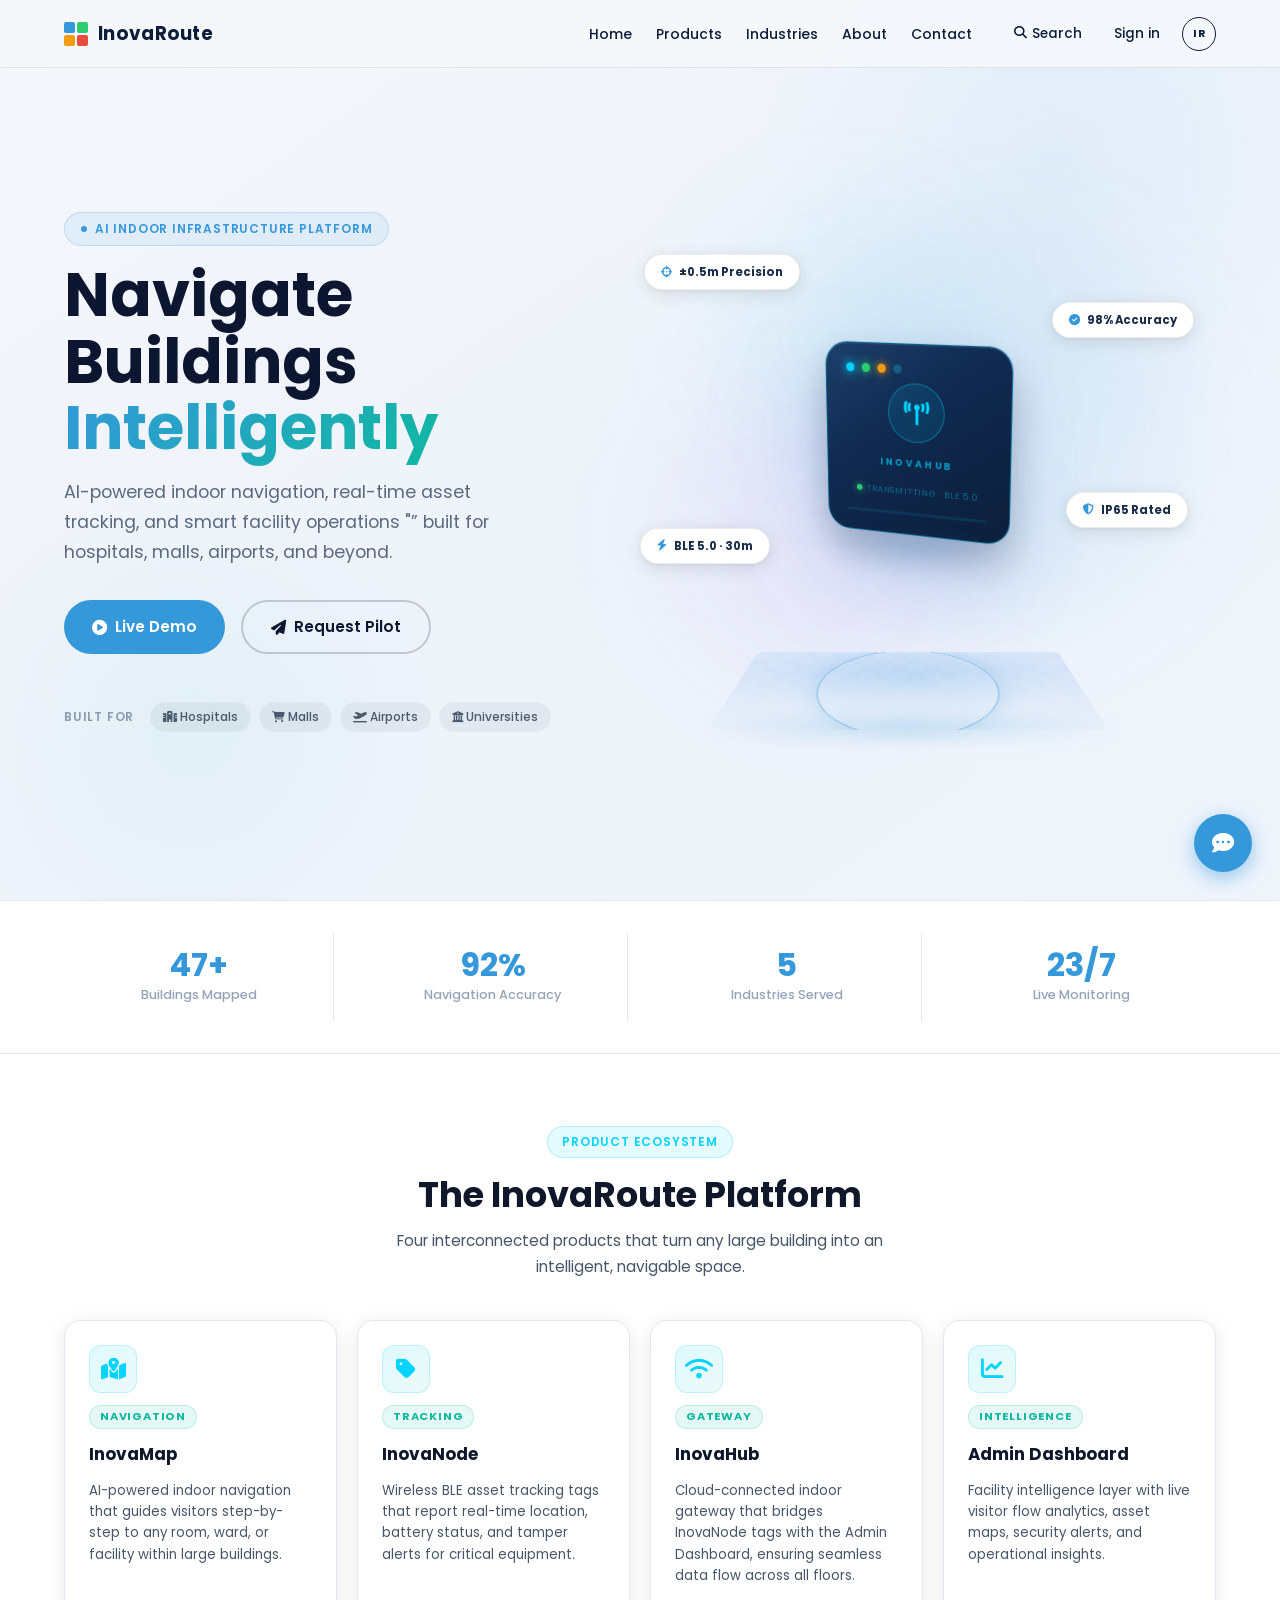
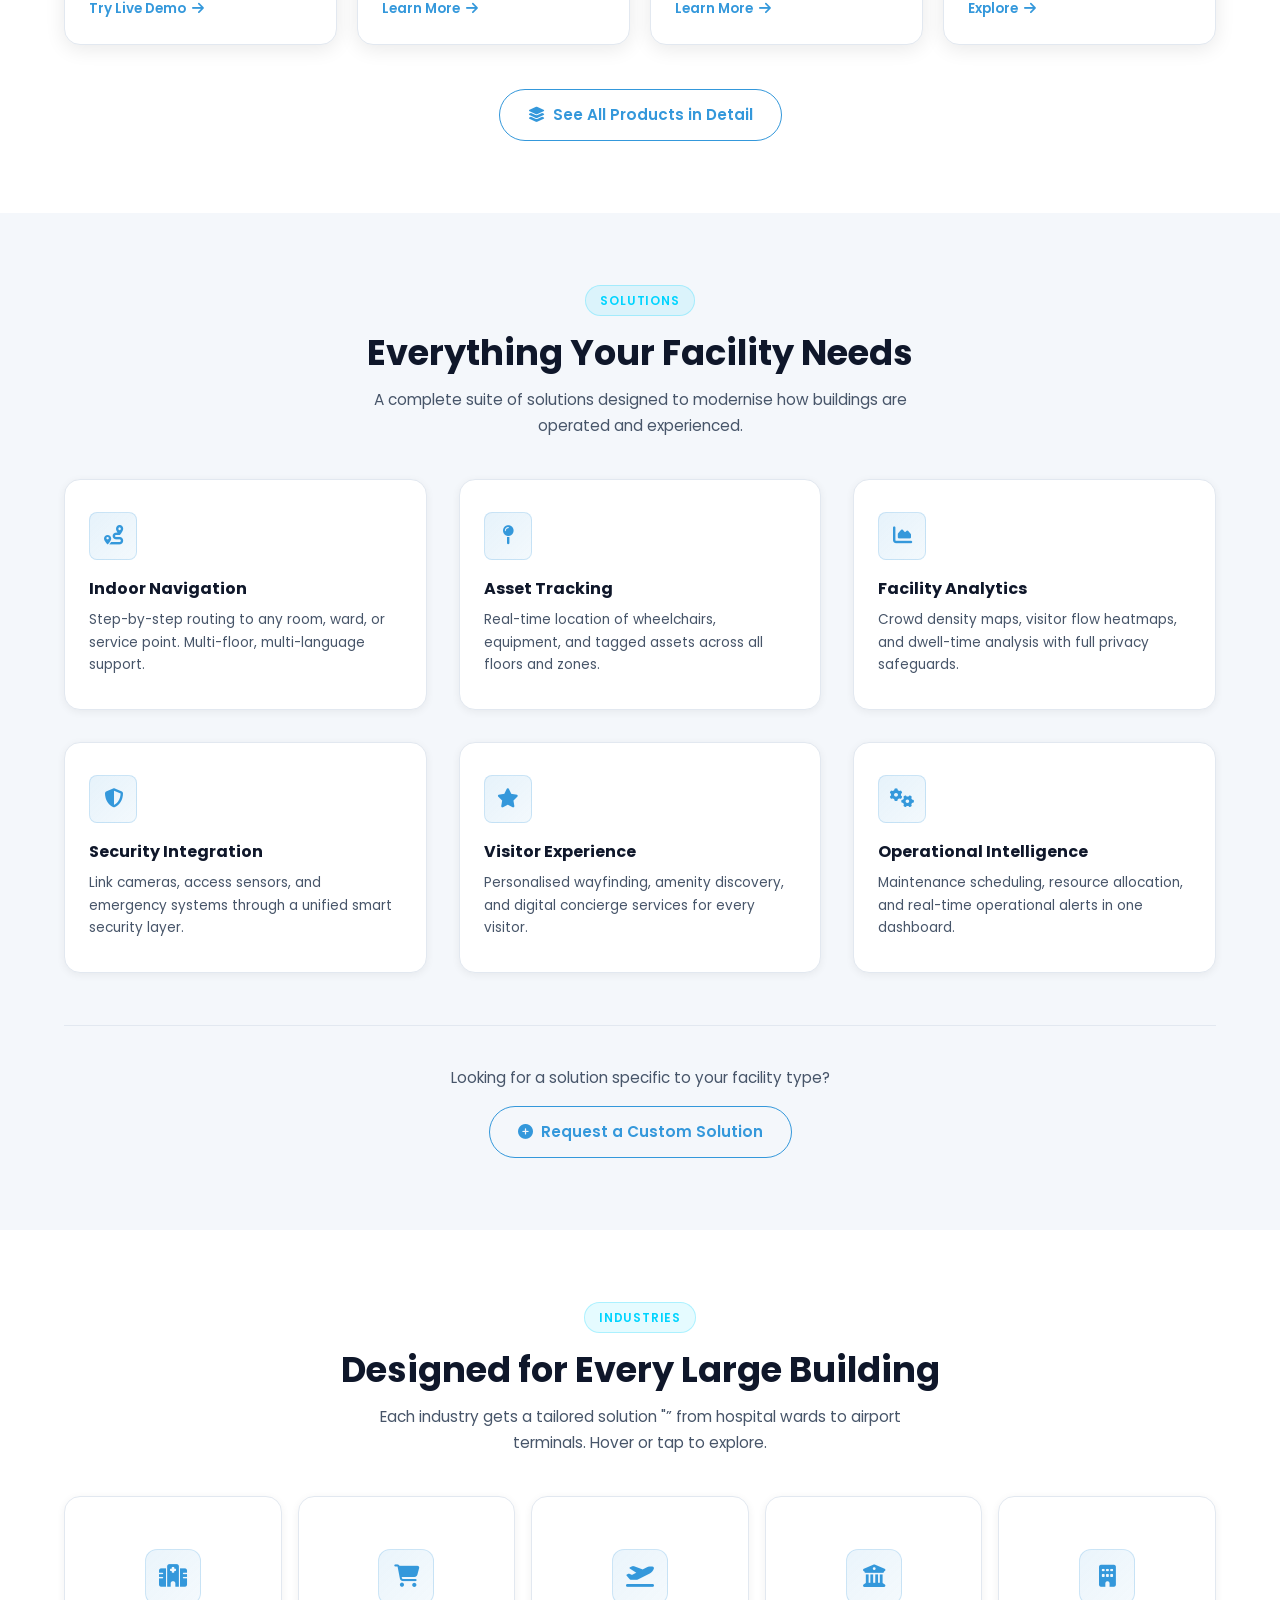
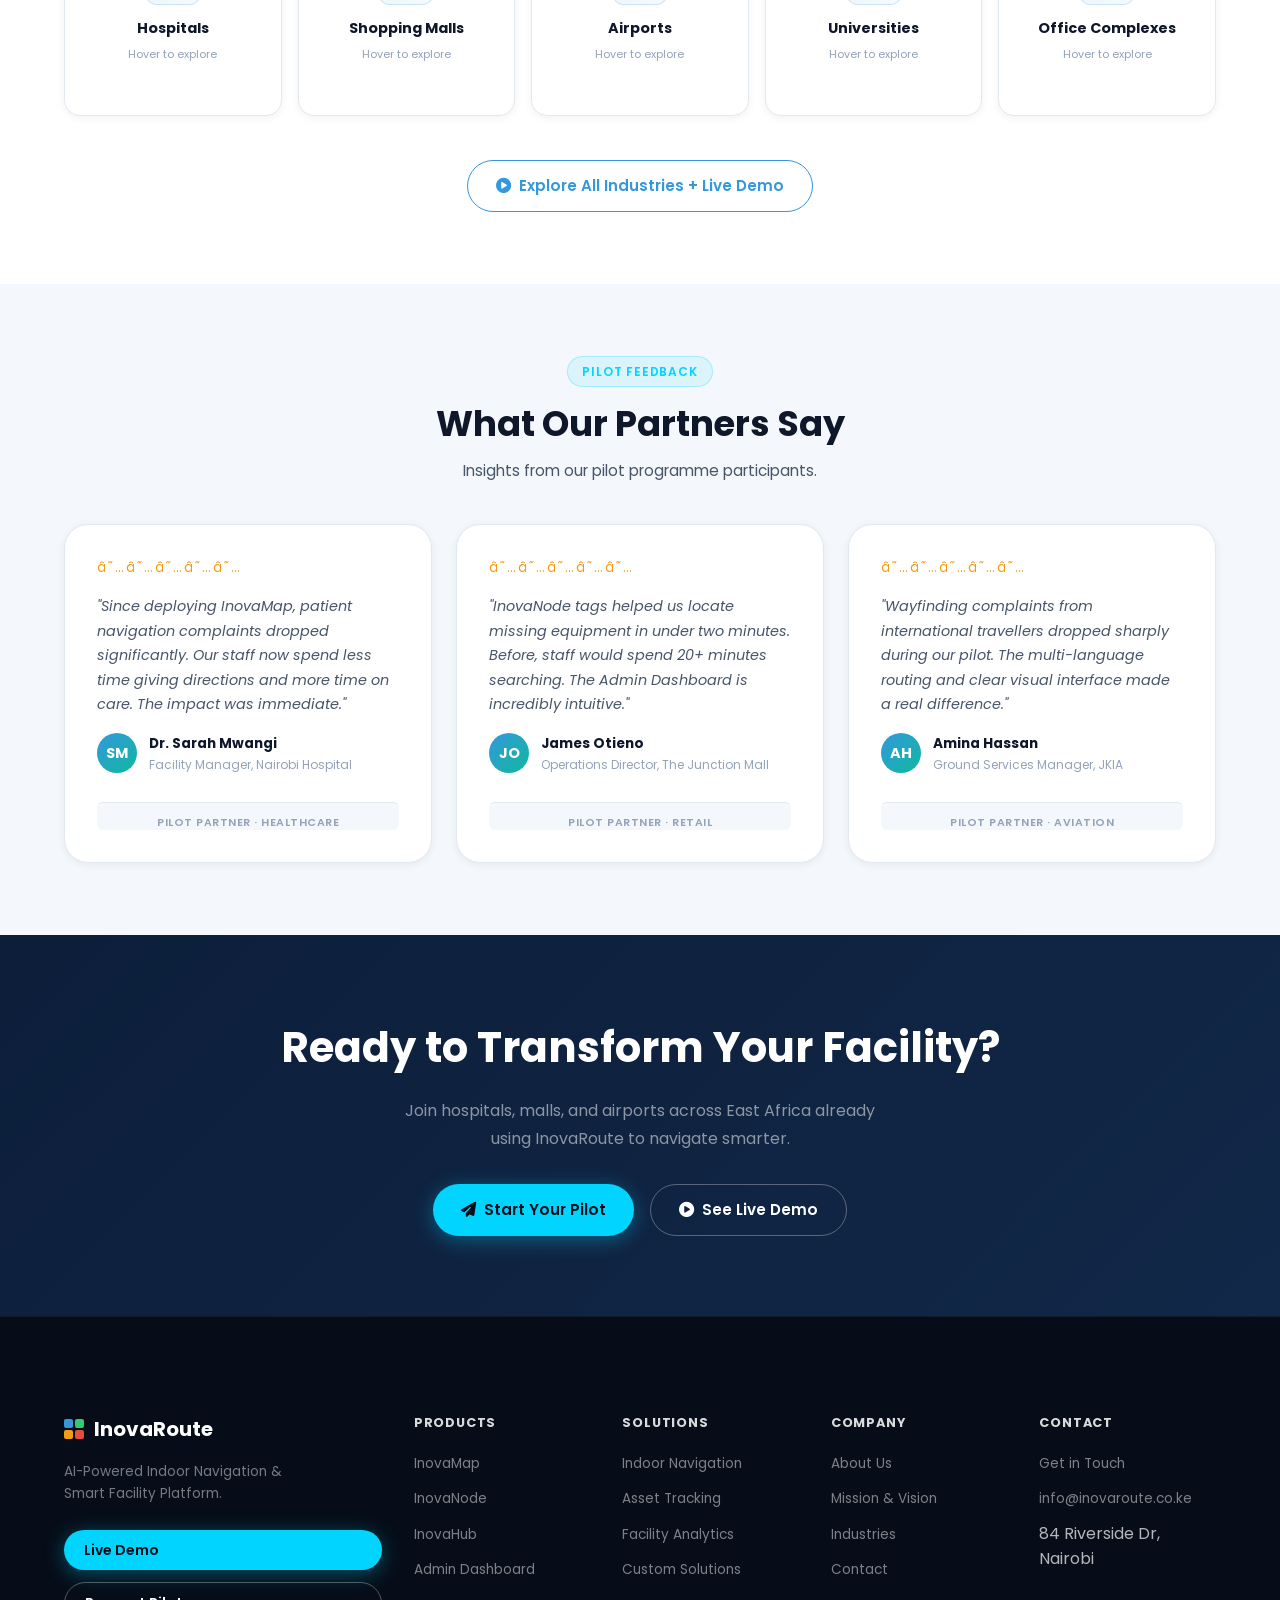
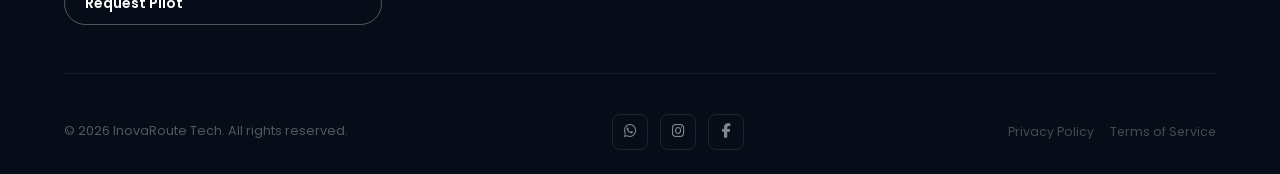
==== commit bbba5cd7: "Navbar: Microsoft-style search icon + Sign in text + avatar circle" ====
--- a/index.html
+++ b/index.html
@@ -1,20 +1,20 @@
-<!DOCTYPE html>
+﻿<!DOCTYPE html>
 <html lang="en">
 <head>
   <meta charset="UTF-8">
   <meta name="viewport" content="width=device-width, initial-scale=1.0">
-  <title>InovaRoute – AI Indoor Navigation & Smart Facility Platform</title>
+  <title>InovaRoute "“ AI Indoor Navigation & Smart Facility Platform</title>
   <meta name="description" content="InovaRoute delivers AI-powered indoor navigation, real-time asset tracking, and smart facility management for hospitals, malls, airports, and large buildings across Africa.">
   <meta name="keywords" content="indoor navigation, asset tracking, smart facility, InovaMap, InovaNode, hospital navigation, mall navigation, Kenya, Africa">
   <meta name="author" content="InovaRoute Tech">
   <link rel="canonical" href="https://elimulink.github.io/inovawebsite/">
   <meta property="og:type" content="website">
   <meta property="og:url" content="https://elimulink.github.io/inovawebsite/">
-  <meta property="og:title" content="InovaRoute – AI Indoor Navigation & Smart Facility Platform">
+  <meta property="og:title" content="InovaRoute "“ AI Indoor Navigation & Smart Facility Platform">
   <meta property="og:description" content="AI-powered indoor navigation, asset tracking, and smart facility management for hospitals, malls, airports, and more.">
   <meta property="og:site_name" content="InovaRoute">
   <meta name="twitter:card" content="summary_large_image">
-  <meta name="twitter:title" content="InovaRoute – AI Indoor Navigation & Smart Facility Platform">
+  <meta name="twitter:title" content="InovaRoute "“ AI Indoor Navigation & Smart Facility Platform">
   <meta name="twitter:description" content="AI-powered indoor navigation, asset tracking, and smart facility management.">
   <link rel="icon" href="data:image/svg+xml,<svg xmlns='http://www.w3.org/2000/svg' viewBox='0 0 32 32'><rect width='14' height='14' x='1' y='1' rx='3' fill='%233498db'/><rect width='14' height='14' x='17' y='1' rx='3' fill='%232ecc71'/><rect width='14' height='14' x='1' y='17' rx='3' fill='%23f39c12'/><rect width='14' height='14' x='17' y='17' rx='3' fill='%23e74c3c'/></svg>">
   <script type="application/ld+json">
@@ -44,8 +44,9 @@
       <li><a href="contact.html"    class="nav-link">Contact</a></li>
     </ul>
     <div class="nav-actions">
-      <a href="contact.html"    class="nav-btn-ghost">Request Pilot</a>
-      <a href="industries.html" class="nav-btn-solid">Live Demo</a>
+      <a href="#" class="nav-search-btn" aria-label="Search"><i class="fas fa-search"></i> Search</a>
+      <a href="contact.html" class="nav-signin">Sign in</a>
+      <a href="contact.html" class="nav-avatar" aria-label="Account">IR</a>
     </div>
     <button class="nav-toggle" id="nav-toggle" aria-label="Toggle menu">
       <span></span><span></span><span></span>
@@ -54,7 +55,7 @@
 </nav>
 
 
-<!-- HERO – Light Theme, 3D Product Stage -->
+<!-- HERO "“ Light Theme, 3D Product Stage -->
 <section class="hero-light-section" id="home">
   <div class="container">
     <div class="hero-light-inner">
@@ -66,7 +67,7 @@
           AI Indoor Infrastructure Platform
         </div>
         <h1 class="hero-title">Navigate Buildings<br><span>Intelligently</span></h1>
-        <p class="hero-sub">AI-powered indoor navigation, real-time asset tracking, and smart facility operations — built for hospitals, malls, airports, and beyond.</p>
+        <p class="hero-sub">AI-powered indoor navigation, real-time asset tracking, and smart facility operations "” built for hospitals, malls, airports, and beyond.</p>
         <div class="hero-ctas">
           <a href="industries.html" class="btn btn-primary"><i class="fas fa-play-circle"></i> Live Demo</a>
           <a href="contact.html"    class="btn btn-secondary"><i class="fas fa-paper-plane"></i> Request Pilot</a>
@@ -292,7 +293,7 @@
     <div class="section-header">
       <div class="section-badge">Industries</div>
       <h2 class="section-title">Designed for Every Large Building</h2>
-      <p class="section-sub">Each industry gets a tailored solution — from hospital wards to airport terminals. Hover or tap to explore.</p>
+      <p class="section-sub">Each industry gets a tailored solution "” from hospital wards to airport terminals. Hover or tap to explore.</p>
     </div>
 
     <div class="industries-grid">
@@ -330,7 +331,7 @@
             </div>
             <div class="ib-block">
               <h5>Solution</h5>
-              <p>Guided navigation to any store, restaurant, or service — boosting footfall and tenant visibility.</p>
+              <p>Guided navigation to any store, restaurant, or service "” boosting footfall and tenant visibility.</p>
             </div>
           </div>
         </div>
@@ -390,7 +391,7 @@
             </div>
             <div class="ib-block">
               <h5>Solution</h5>
-              <p>Smart desk navigation, meeting room routing, and delivery coordination — all in one platform.</p>
+              <p>Smart desk navigation, meeting room routing, and delivery coordination "” all in one platform.</p>
             </div>
           </div>
         </div>
@@ -415,7 +416,7 @@
 
     <div class="testimonials-grid">
       <div class="testi-card fade-up">
-        <div class="testi-stars">★★★★★</div>
+        <div class="testi-stars">â˜…â˜…â˜…â˜…â˜…</div>
         <p class="testi-quote">"Since deploying InovaMap, patient navigation complaints dropped significantly. Our staff now spend less time giving directions and more time on care. The impact was immediate."</p>
         <div class="testi-person">
           <div class="testi-avatar">SM</div>
@@ -428,7 +429,7 @@
       </div>
 
       <div class="testi-card fade-up">
-        <div class="testi-stars">★★★★★</div>
+        <div class="testi-stars">â˜…â˜…â˜…â˜…â˜…</div>
         <p class="testi-quote">"InovaNode tags helped us locate missing equipment in under two minutes. Before, staff would spend 20+ minutes searching. The Admin Dashboard is incredibly intuitive."</p>
         <div class="testi-person">
           <div class="testi-avatar">JO</div>
@@ -441,7 +442,7 @@
       </div>
 
       <div class="testi-card fade-up">
-        <div class="testi-stars">★★★★★</div>
+        <div class="testi-stars">â˜…â˜…â˜…â˜…â˜…</div>
         <p class="testi-quote">"Wayfinding complaints from international travellers dropped sharply during our pilot. The multi-language routing and clear visual interface made a real difference."</p>
         <div class="testi-person">
           <div class="testi-avatar">AH</div>
@@ -560,3 +561,4 @@
 <script src="scripts/main.js" defer></script>
 </body>
 </html>
+
--- a/styles/main.css
+++ b/styles/main.css
@@ -2316,17 +2316,61 @@
    ============================================================ */
 
 /* Navbar overrides when sitting on a light hero */
-.navbar--light { background: rgba(245,247,251,0.9); backdrop-filter: blur(16px); }
+.navbar--light { background: rgba(245,247,251,0.95); backdrop-filter: blur(16px); border-bottom: 1px solid rgba(0,0,0,0.09); }
 .navbar--light .nav-name,
 .navbar--light .nav-link { color: #0c1e3a; }
 .navbar--light .nav-link:hover { color: #3498db; }
 .navbar--light .nav-link.active { color: #3498db; }
+/* Microsoft-style search + sign-in on light navbar */
+.nav-search-btn {
+  background: none;
+  border: none;
+  cursor: pointer;
+  color: #0c1e3a;
+  font-size: 0.85rem;
+  font-weight: 500;
+  font-family: 'Poppins', sans-serif;
+  padding: 6px 10px;
+  display: flex;
+  align-items: center;
+  gap: 5px;
+  transition: color 0.18s;
+  text-decoration: none;
+}
+.nav-search-btn:hover { color: #3498db; }
+.nav-search-btn i { font-size: 0.8rem; }
+
+.nav-signin {
+  font-size: 0.85rem;
+  font-weight: 500;
+  color: #0c1e3a;
+  text-decoration: none;
+  padding: 6px 10px;
+  transition: color 0.18s;
+  white-space: nowrap;
+}
+.nav-signin:hover { color: #3498db; }
+
+.nav-avatar {
+  width: 34px; height: 34px;
+  border-radius: 50%;
+  border: 1.5px solid #0c1e3a;
+  display: flex; align-items: center; justify-content: center;
+  font-size: 0.68rem; font-weight: 700;
+  color: #0c1e3a;
+  text-decoration: none;
+  flex-shrink: 0;
+  transition: all 0.18s;
+  letter-spacing: 0.5px;
+}
+.nav-avatar:hover { background: rgba(12,30,58,0.07); border-color: #3498db; color: #3498db; }
+
 .navbar--light .nav-btn-ghost {
   color: #0c1e3a;
   border-color: rgba(12,30,58,0.22);
 }
 .navbar--light .nav-btn-ghost:hover { background: rgba(12,30,58,0.06); }
-.navbar--light.scrolled { background: rgba(255,255,255,0.98); box-shadow: 0 2px 16px rgba(0,0,0,0.07); }
+.navbar--light.scrolled { background: rgba(255,255,255,0.98); border-bottom: 1px solid rgba(0,0,0,0.09); box-shadow: 0 2px 16px rgba(0,0,0,0.06); }
 .navbar--light .nav-toggle span { background: #0c1e3a; }
 
 /* Hero section – professional light theme */
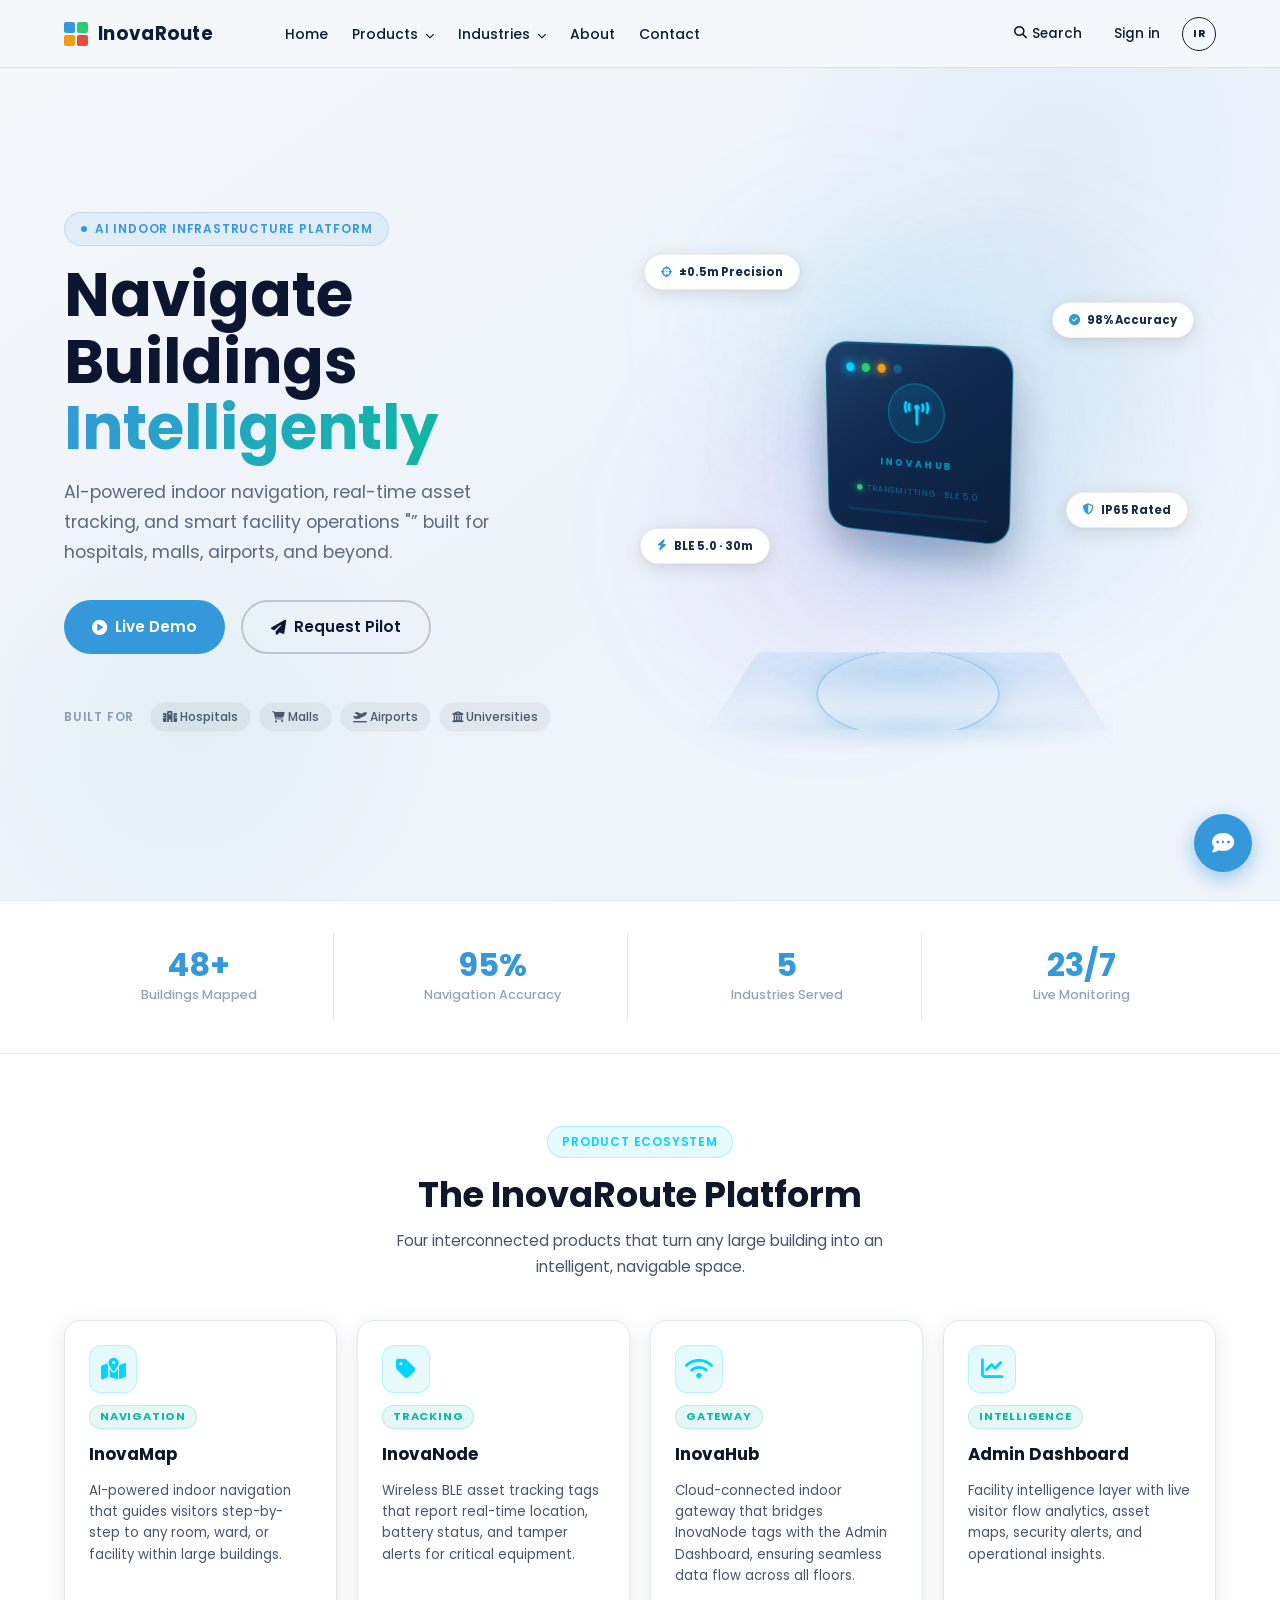
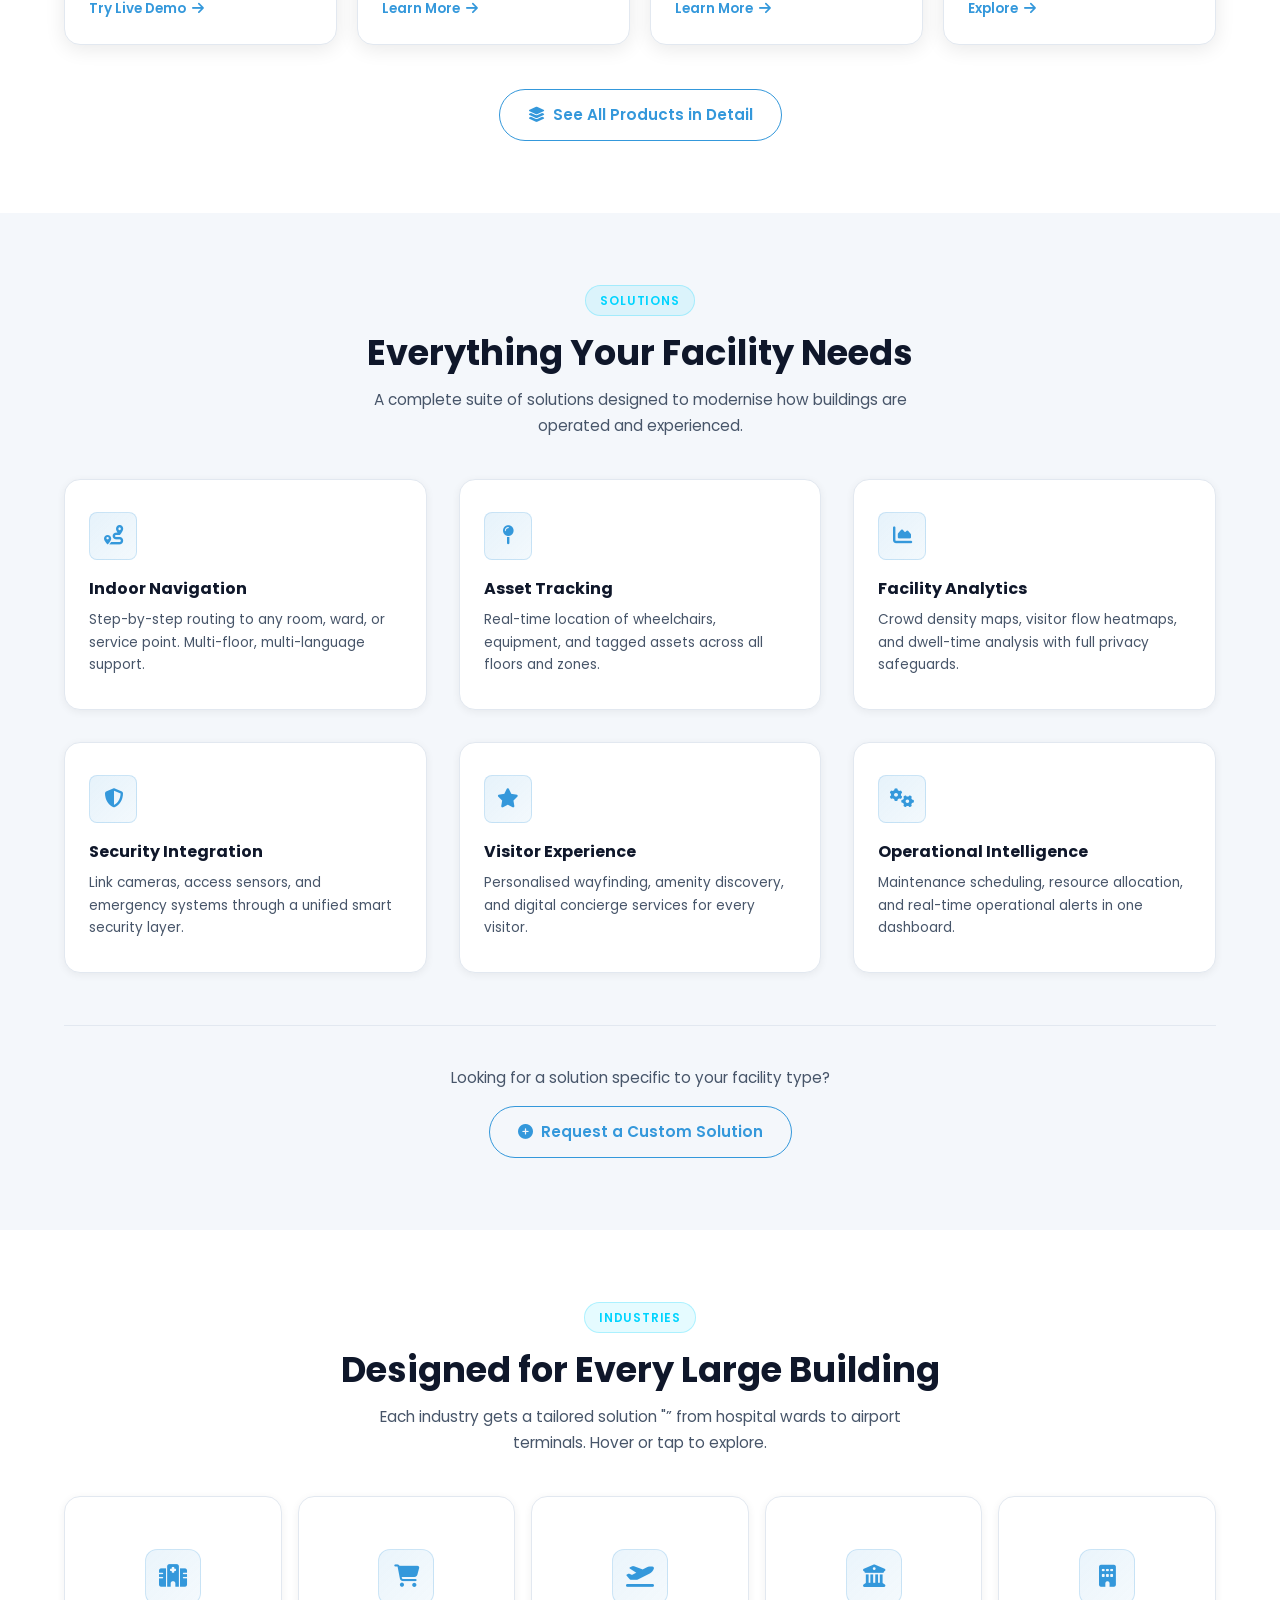
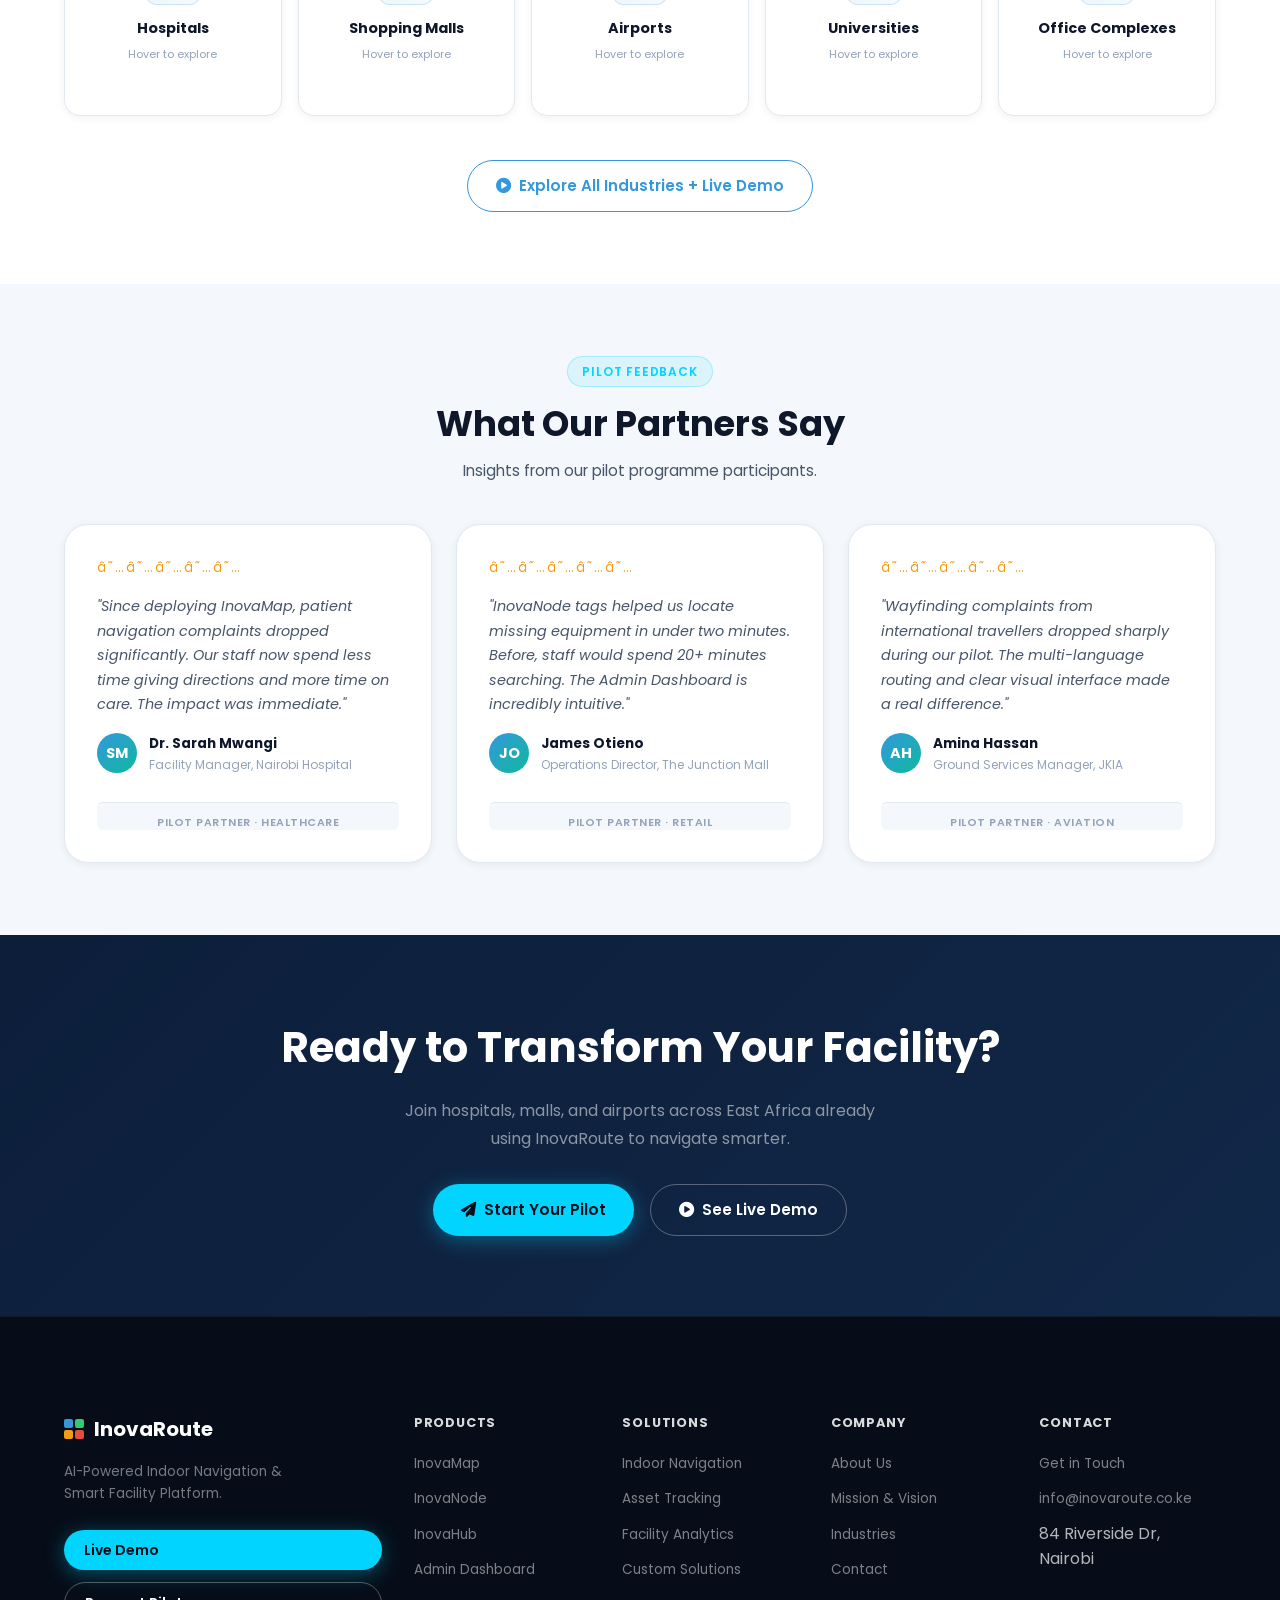
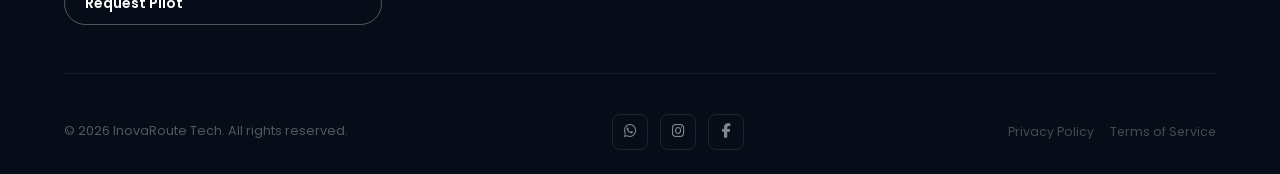
==== commit e2388266: "Navbar: dropdown menus for Products + Industries, search/sign-in pushed far right" ====
--- a/index.html
+++ b/index.html
@@ -38,8 +38,47 @@
     </a>
     <ul class="nav-links" id="nav-links">
       <li><a href="index.html"      class="nav-link">Home</a></li>
-      <li><a href="products.html"   class="nav-link">Products</a></li>
-      <li><a href="industries.html" class="nav-link">Industries</a></li>
+      <li class="nav-item--has-dropdown">
+        <a href="products.html" class="nav-link">Products <i class="fas fa-chevron-down nav-chevron"></i></a>
+        <div class="nav-dropdown nav-dropdown--products">
+          <div class="ndp-grid">
+            <a href="products.html#inovamap" class="ndp-item">
+              <div class="ndp-icon"><i class="fas fa-map-marked-alt"></i></div>
+              <div class="ndp-text"><h6>InovaMap</h6><p>Indoor navigation software</p></div>
+            </a>
+            <a href="products.html#inovanode" class="ndp-item">
+              <div class="ndp-icon"><i class="fas fa-tag"></i></div>
+              <div class="ndp-text"><h6>InovaNode</h6><p>BLE asset tracking tags</p></div>
+            </a>
+            <a href="products.html#inovahub" class="ndp-item">
+              <div class="ndp-icon"><i class="fas fa-wifi"></i></div>
+              <div class="ndp-text"><h6>InovaHub</h6><p>Indoor BLE gateway</p></div>
+            </a>
+            <a href="products.html#dashboard" class="ndp-item">
+              <div class="ndp-icon"><i class="fas fa-chart-line"></i></div>
+              <div class="ndp-text"><h6>Admin Dashboard</h6><p>Facility intelligence</p></div>
+            </a>
+          </div>
+          <div class="ndp-footer">
+            <a href="products.html">See all products <i class="fas fa-arrow-right"></i></a>
+          </div>
+        </div>
+      </li>
+      <li class="nav-item--has-dropdown">
+        <a href="industries.html" class="nav-link">Industries <i class="fas fa-chevron-down nav-chevron"></i></a>
+        <div class="nav-dropdown nav-dropdown--industries">
+          <ul class="ndi-list">
+            <li><a href="industries.html?tab=hospital"><i class="fas fa-hospital-alt"></i> Hospitals</a></li>
+            <li><a href="industries.html?tab=mall"><i class="fas fa-shopping-bag"></i> Shopping Malls</a></li>
+            <li><a href="industries.html?tab=airport"><i class="fas fa-plane-departure"></i> Airports</a></li>
+            <li><a href="industries.html?tab=university"><i class="fas fa-university"></i> Universities</a></li>
+            <li><a href="industries.html?tab=office"><i class="fas fa-building"></i> Corporate Offices</a></li>
+          </ul>
+          <div class="ndi-footer">
+            <a href="industries.html">Try Live Demo <i class="fas fa-arrow-right"></i></a>
+          </div>
+        </div>
+      </li>
       <li><a href="about.html"      class="nav-link">About</a></li>
       <li><a href="contact.html"    class="nav-link">Contact</a></li>
     </ul>
--- a/styles/main.css
+++ b/styles/main.css
@@ -252,7 +252,7 @@
   display: flex;
   align-items: center;
   gap: var(--sp-4);
-  margin-left: auto;
+  margin-left: 40px;
 }
 
 .nav-link {
@@ -275,6 +275,7 @@
   align-items: center;
   gap: var(--sp-2);
   flex-shrink: 0;
+  margin-left: auto;
 }
 
 .nav-btn-ghost {
@@ -2365,6 +2366,123 @@
 }
 .nav-avatar:hover { background: rgba(12,30,58,0.07); border-color: #3498db; color: #3498db; }
 
+/* ============================================================
+   DROPDOWN MENUS
+   ============================================================ */
+
+/* Li wrapper for items with dropdowns */
+.nav-item--has-dropdown {
+  position: relative;
+}
+
+/* Chevron beside nav link text */
+.nav-chevron {
+  font-size: 0.58rem;
+  margin-left: 3px;
+  transition: transform 0.2s;
+  display: inline-block;
+}
+.nav-item--has-dropdown:hover .nav-chevron { transform: rotate(180deg); }
+
+/* Dropdown panel base */
+.nav-dropdown {
+  position: absolute;
+  top: calc(100% + 12px);
+  left: 50%;
+  transform: translateX(-50%) translateY(6px);
+  background: #ffffff;
+  border: 1px solid rgba(0,0,0,0.08);
+  border-radius: 10px;
+  box-shadow: 0 12px 40px rgba(0,0,0,0.12), 0 2px 8px rgba(0,0,0,0.06);
+  opacity: 0;
+  pointer-events: none;
+  transition: opacity 0.18s ease, transform 0.18s ease;
+  z-index: 500;
+}
+.nav-item--has-dropdown:hover .nav-dropdown,
+.nav-item--has-dropdown:focus-within .nav-dropdown {
+  opacity: 1;
+  pointer-events: auto;
+  transform: translateX(-50%) translateY(0);
+}
+/* Invisible bridge so mouse can travel from link to panel */
+.nav-dropdown::before {
+  content: '';
+  position: absolute;
+  top: -14px; left: 0; right: 0;
+  height: 14px;
+}
+
+/* ---- PRODUCTS DROPDOWN ---- */
+.nav-dropdown--products {
+  width: 440px;
+  padding: 20px;
+}
+.ndp-grid {
+  display: grid;
+  grid-template-columns: 1fr 1fr;
+  gap: 6px;
+  margin-bottom: 14px;
+}
+.ndp-item {
+  display: flex;
+  gap: 10px;
+  align-items: flex-start;
+  padding: 10px 12px;
+  border-radius: 8px;
+  text-decoration: none;
+  transition: background 0.15s;
+}
+.ndp-item:hover { background: rgba(52,152,219,0.07); }
+.ndp-icon {
+  width: 30px; height: 30px;
+  border-radius: 7px;
+  background: rgba(52,152,219,0.1);
+  border: 1px solid rgba(52,152,219,0.15);
+  display: flex; align-items: center; justify-content: center;
+  font-size: 0.72rem; color: #3498db; flex-shrink: 0;
+}
+.ndp-text h6 { font-size: 0.8rem; font-weight: 700; color: #0c1630; margin: 0 0 2px; line-height: 1.2; }
+.ndp-text p  { font-size: 0.7rem; color: #64748b; margin: 0; line-height: 1.3; }
+.ndp-footer {
+  border-top: 1px solid rgba(0,0,0,0.07);
+  padding-top: 12px;
+}
+.ndp-footer a {
+  font-size: 0.8rem; font-weight: 600; color: #3498db;
+  text-decoration: none; display: inline-flex; align-items: center; gap: 5px;
+}
+.ndp-footer a:hover { text-decoration: underline; }
+.ndp-footer a i { font-size: 0.65rem; }
+
+/* ---- INDUSTRIES DROPDOWN ---- */
+.nav-dropdown--industries {
+  width: 210px;
+  padding: 14px;
+}
+.ndi-list {
+  list-style: none; padding: 0; margin: 0 0 10px;
+  display: flex; flex-direction: column; gap: 2px;
+}
+.ndi-list li a {
+  display: flex; align-items: center; gap: 9px;
+  padding: 8px 10px; border-radius: 7px;
+  font-size: 0.81rem; font-weight: 500; color: #1a2e4a;
+  text-decoration: none; transition: background 0.15s, color 0.15s;
+}
+.ndi-list li a:hover { background: rgba(52,152,219,0.07); color: #3498db; }
+.ndi-list li a i { width: 14px; font-size: 0.72rem; color: #3498db; flex-shrink: 0; }
+.ndi-footer {
+  border-top: 1px solid rgba(0,0,0,0.07);
+  padding-top: 10px;
+}
+.ndi-footer a {
+  font-size: 0.8rem; font-weight: 600; color: #3498db;
+  text-decoration: none; display: inline-flex; align-items: center; gap: 5px;
+}
+.ndi-footer a:hover { text-decoration: underline; }
+.ndi-footer a i { font-size: 0.65rem; }
+
 .navbar--light .nav-btn-ghost {
   color: #0c1e3a;
   border-color: rgba(12,30,58,0.22);
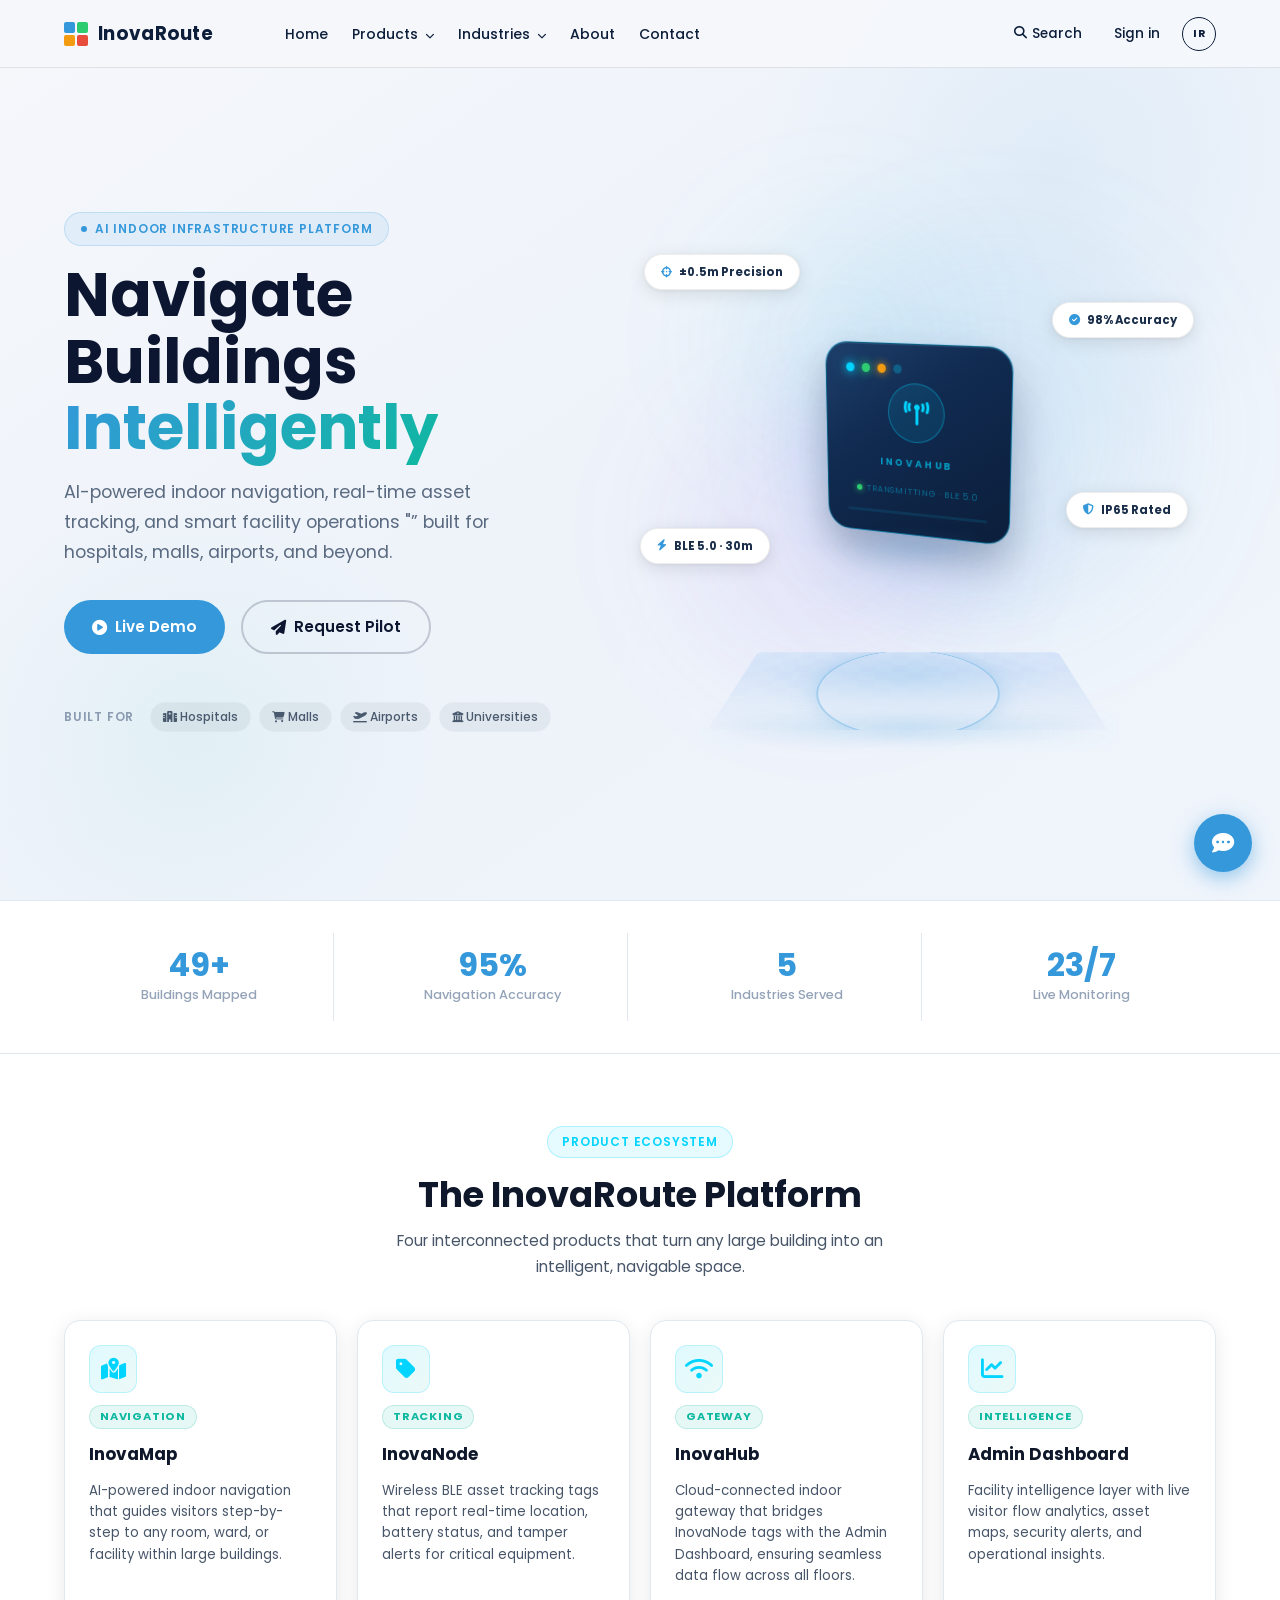
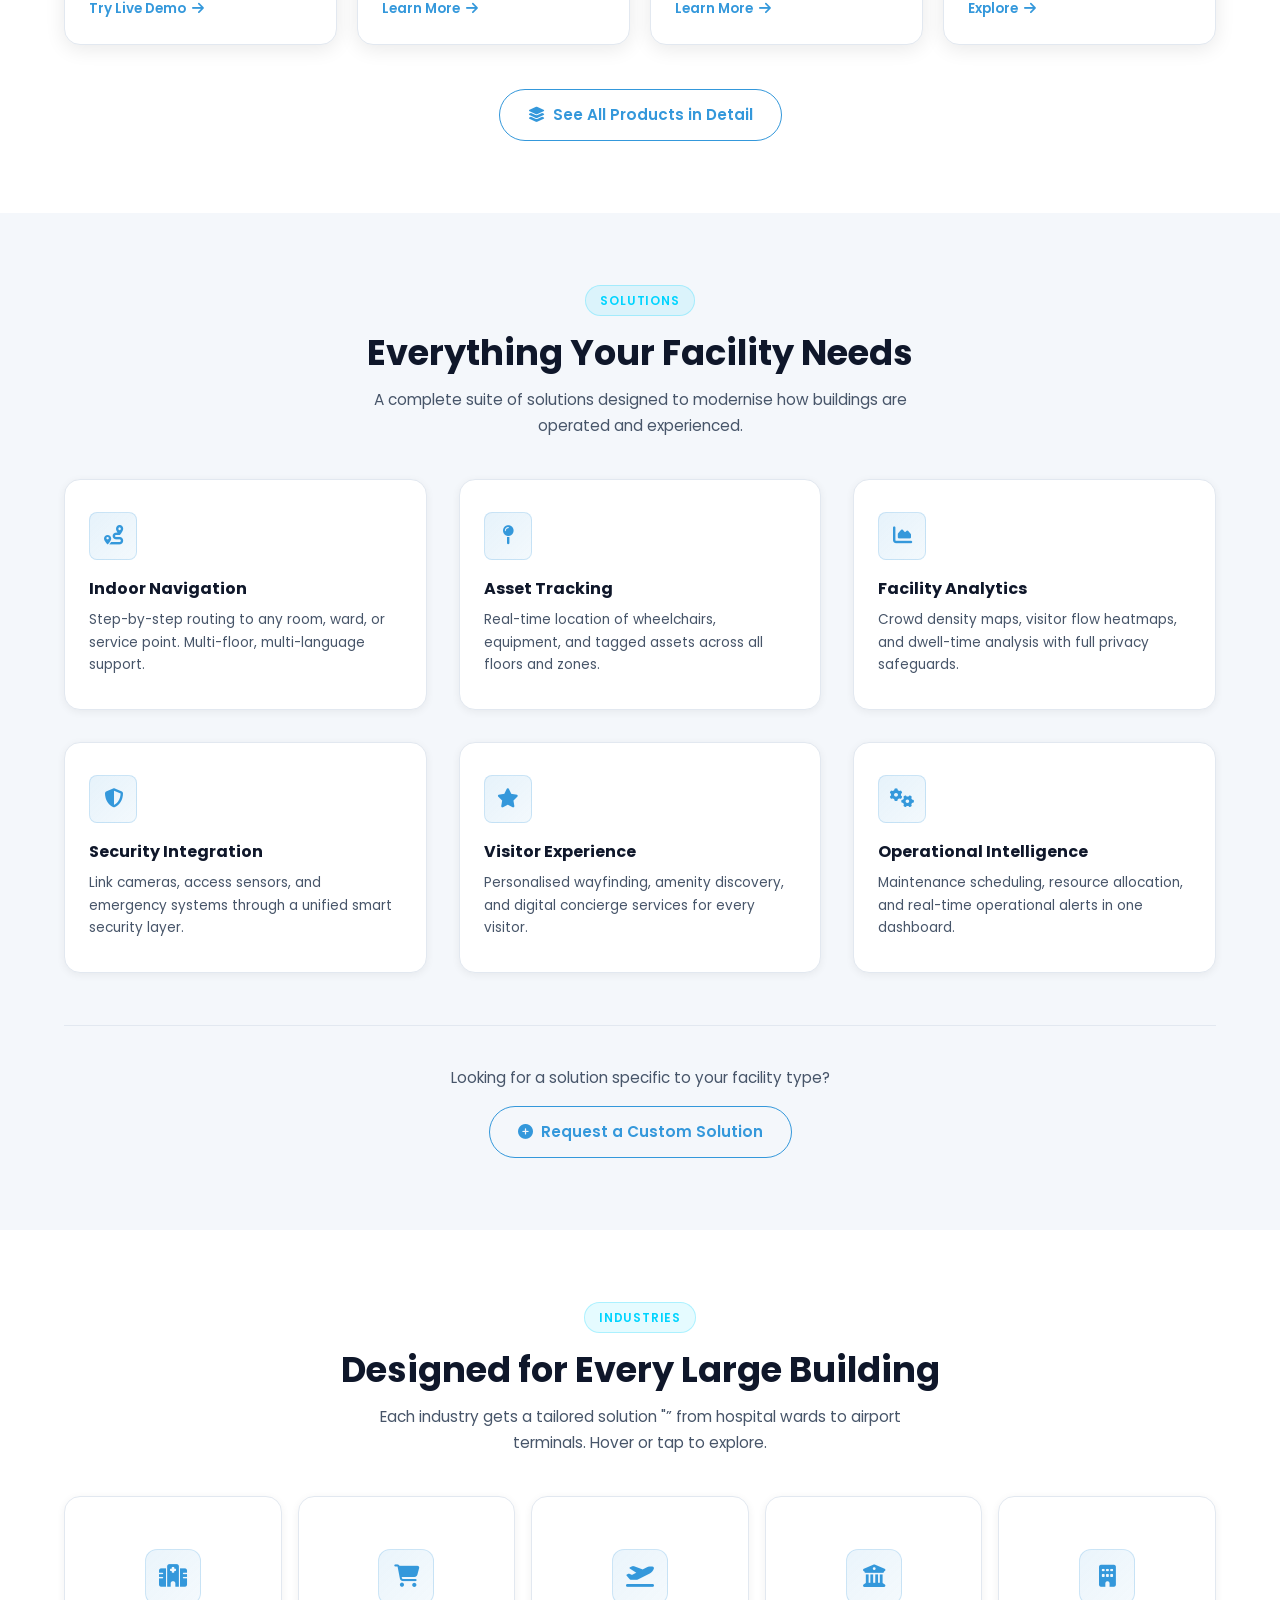
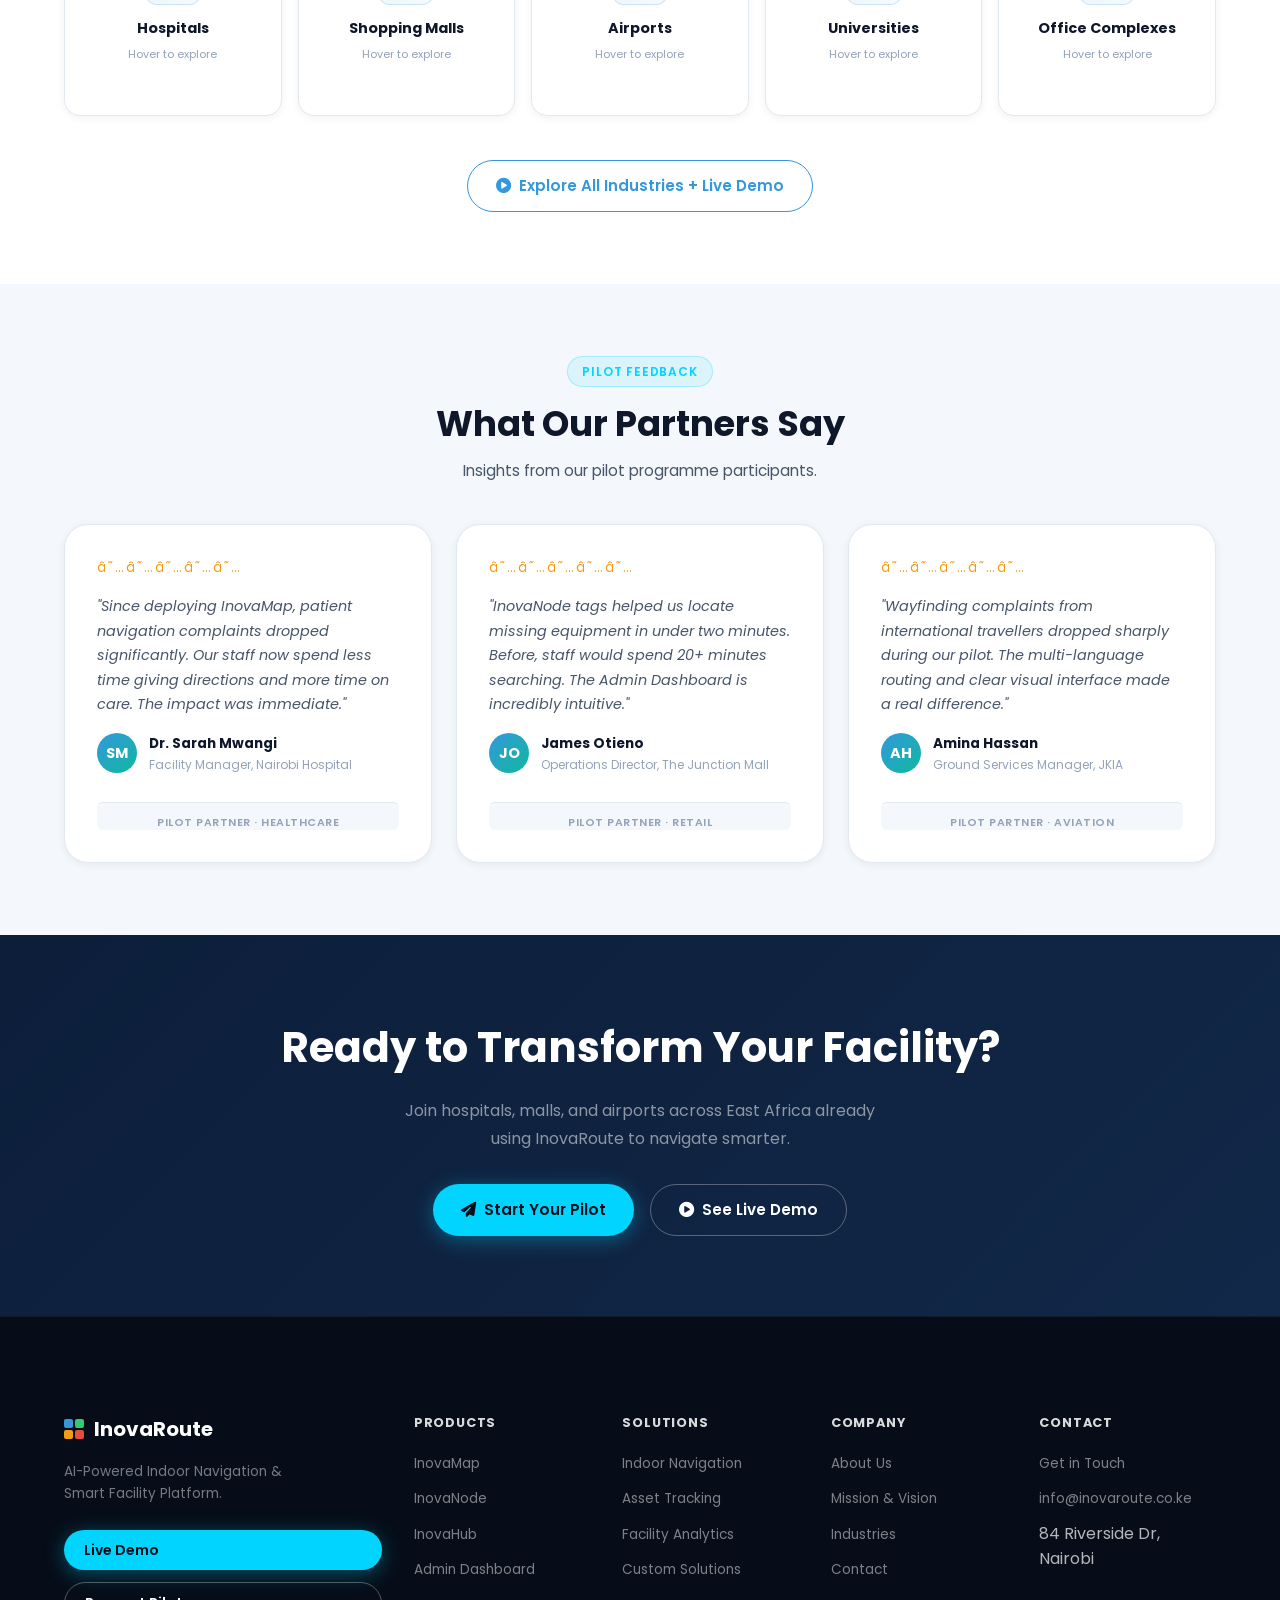
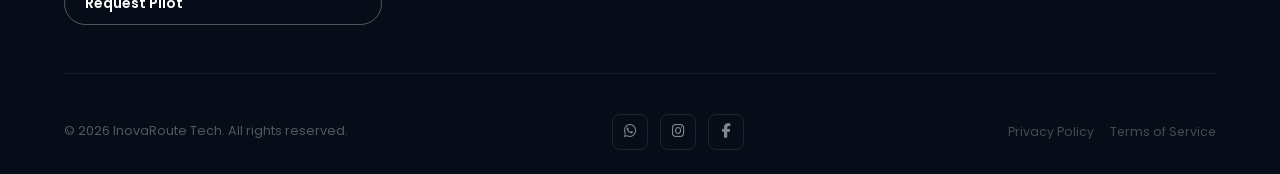
==== commit b00f1d45: "Search: working site search overlay with live filtering across all pages" ====
--- a/index.html
+++ b/index.html
@@ -578,6 +578,16 @@
 
 
 <!-- ASSIST WIDGET -->
+<div class="search-overlay" id="searchOverlay" aria-hidden="true">
+  <div class="search-overlay-inner">
+    <div class="search-input-wrap">
+      <i class="fas fa-search search-input-icon"></i>
+      <input type="text" id="searchInput" class="search-input" placeholder="Search products, industries, features..." autocomplete="off" spellcheck="false">
+      <button class="search-close-btn" id="searchClose" aria-label="Close search"><i class="fas fa-times"></i></button>
+    </div>
+    <div class="search-results" id="searchResults"><p class="search-hint">Type to search pages, products, and industries...</p></div>
+  </div>
+</div>
 <div class="assist" id="assist">
   <button class="assist-bubble" id="assist-open" aria-label="Open assistant">
     <i class="fas fa-comment-dots"></i>
--- a/styles/main.css
+++ b/styles/main.css
@@ -3091,6 +3091,83 @@
 
 
 /* ============================================================
+   SEARCH OVERLAY
+   ============================================================ */
+
+.search-overlay {
+  position: fixed;
+  top: 68px; left: 0; right: 0;
+  background: #ffffff;
+  border-bottom: 1px solid rgba(0,0,0,0.09);
+  box-shadow: 0 12px 40px rgba(0,0,0,0.1);
+  z-index: 490;
+  transform: translateY(-12px);
+  opacity: 0;
+  transition: transform 0.22s ease, opacity 0.22s ease;
+  pointer-events: none;
+}
+.search-overlay.open {
+  transform: translateY(0);
+  opacity: 1;
+  pointer-events: auto;
+}
+.search-overlay-inner {
+  max-width: var(--container);
+  margin: 0 auto;
+  padding: 20px var(--sp-4) 24px;
+}
+.search-input-wrap {
+  display: flex;
+  align-items: center;
+  gap: 12px;
+  border-bottom: 2px solid #3498db;
+  padding-bottom: 10px;
+  margin-bottom: 18px;
+}
+.search-input-icon { color: #3498db; font-size: 1rem; flex-shrink: 0; }
+.search-input {
+  flex: 1;
+  border: none;
+  outline: none;
+  font-size: 1.1rem;
+  font-family: 'Poppins', sans-serif;
+  font-weight: 500;
+  color: #0c1630;
+  background: transparent;
+}
+.search-input::placeholder { color: #94a3b8; font-weight: 400; }
+.search-close-btn {
+  background: none; border: none; cursor: pointer;
+  color: #94a3b8; font-size: 1rem; padding: 4px 6px;
+  transition: color 0.15s; border-radius: 4px;
+}
+.search-close-btn:hover { color: #0c1630; background: rgba(0,0,0,0.05); }
+
+.search-results-grid {
+  display: grid;
+  grid-template-columns: repeat(auto-fill, minmax(260px, 1fr));
+  gap: 4px;
+}
+.search-result-item {
+  display: flex; gap: 11px; align-items: flex-start;
+  padding: 10px 12px; border-radius: 8px;
+  text-decoration: none; transition: background 0.15s;
+}
+.search-result-item:hover { background: rgba(52,152,219,0.07); }
+.search-result-icon {
+  width: 32px; height: 32px; border-radius: 7px;
+  background: rgba(52,152,219,0.1);
+  border: 1px solid rgba(52,152,219,0.15);
+  display: flex; align-items: center; justify-content: center;
+  font-size: 0.72rem; color: #3498db; flex-shrink: 0; margin-top: 1px;
+}
+.search-result-title { font-size: 0.85rem; font-weight: 700; color: #0c1630; margin-bottom: 2px; }
+.search-result-desc  { font-size: 0.72rem; color: #64748b; line-height: 1.4; }
+.search-no-results   { font-size: 0.85rem; color: #94a3b8; padding: 4px 12px; }
+.search-hint         { font-size: 0.75rem; color: #94a3b8; margin-bottom: 12px; }
+
+
+/* ============================================================
    DEMO MAP — LIVELY UPGRADES
    ============================================================ */
 
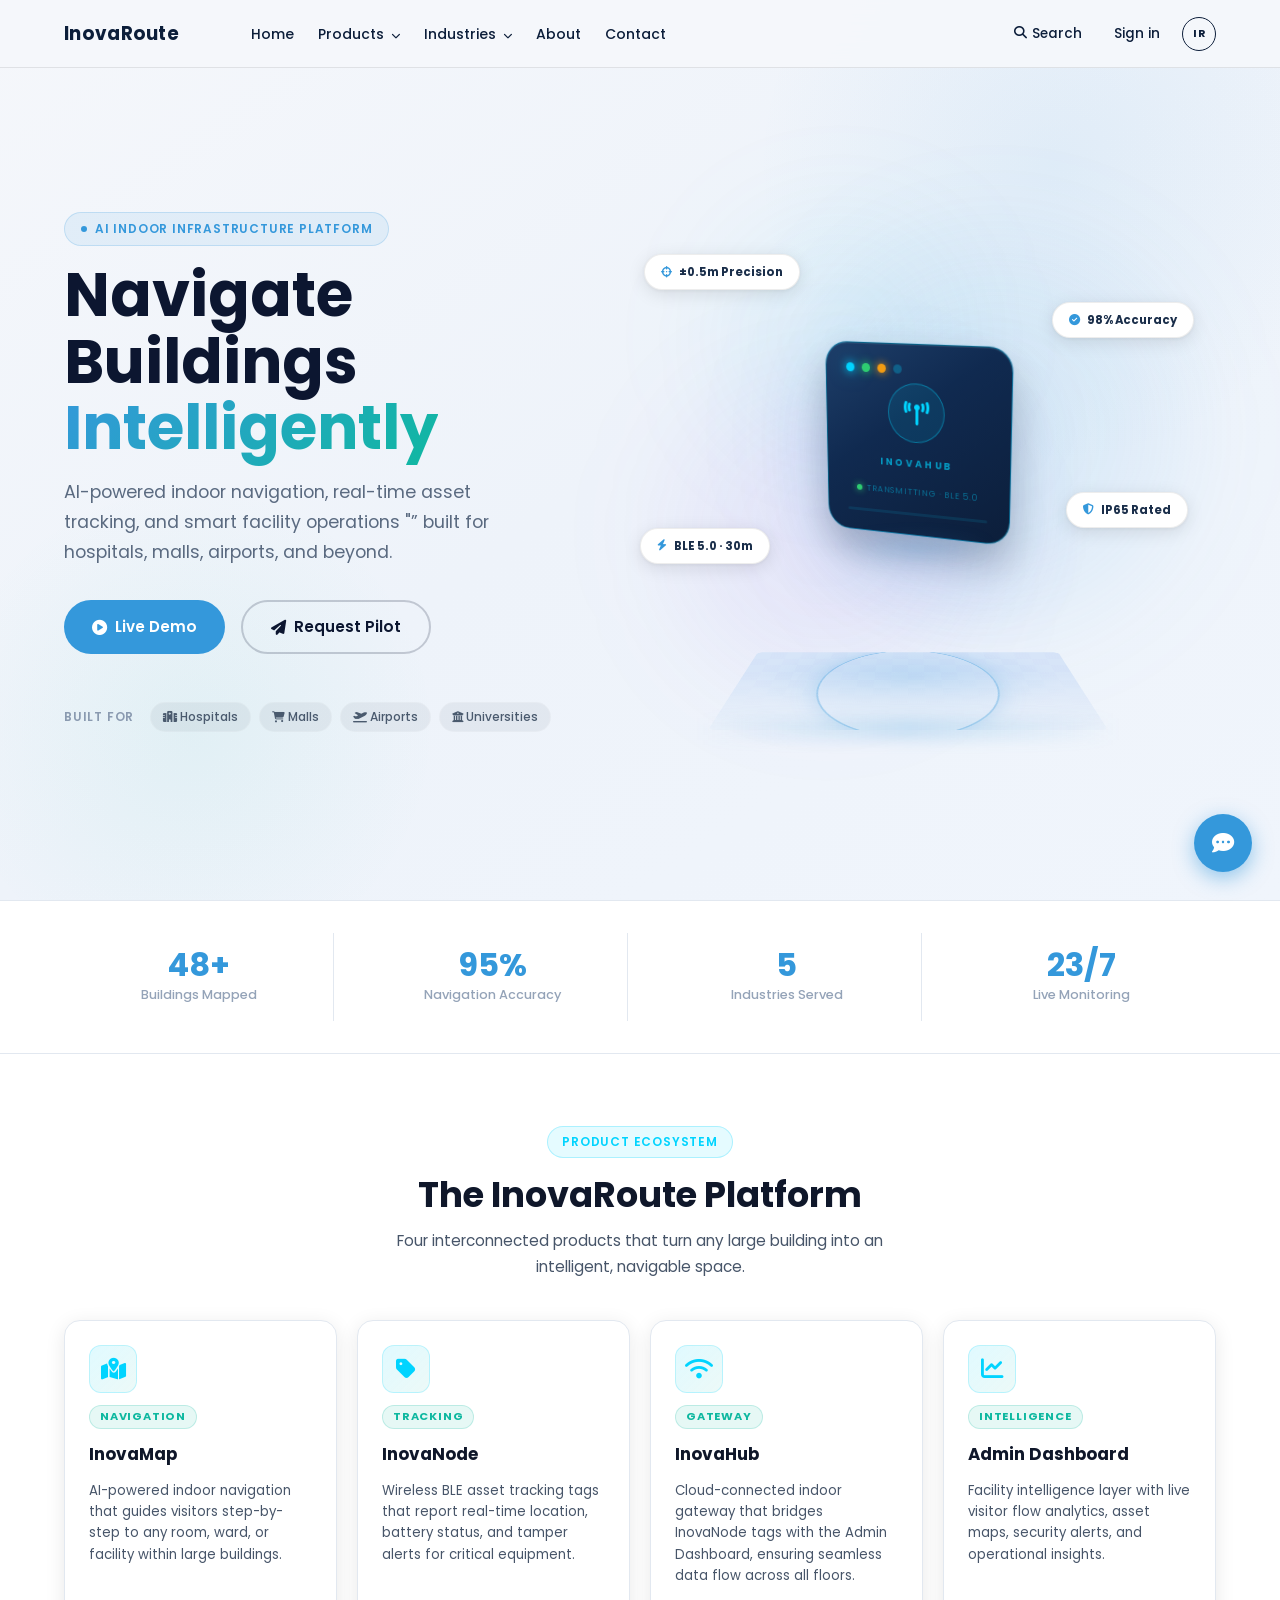
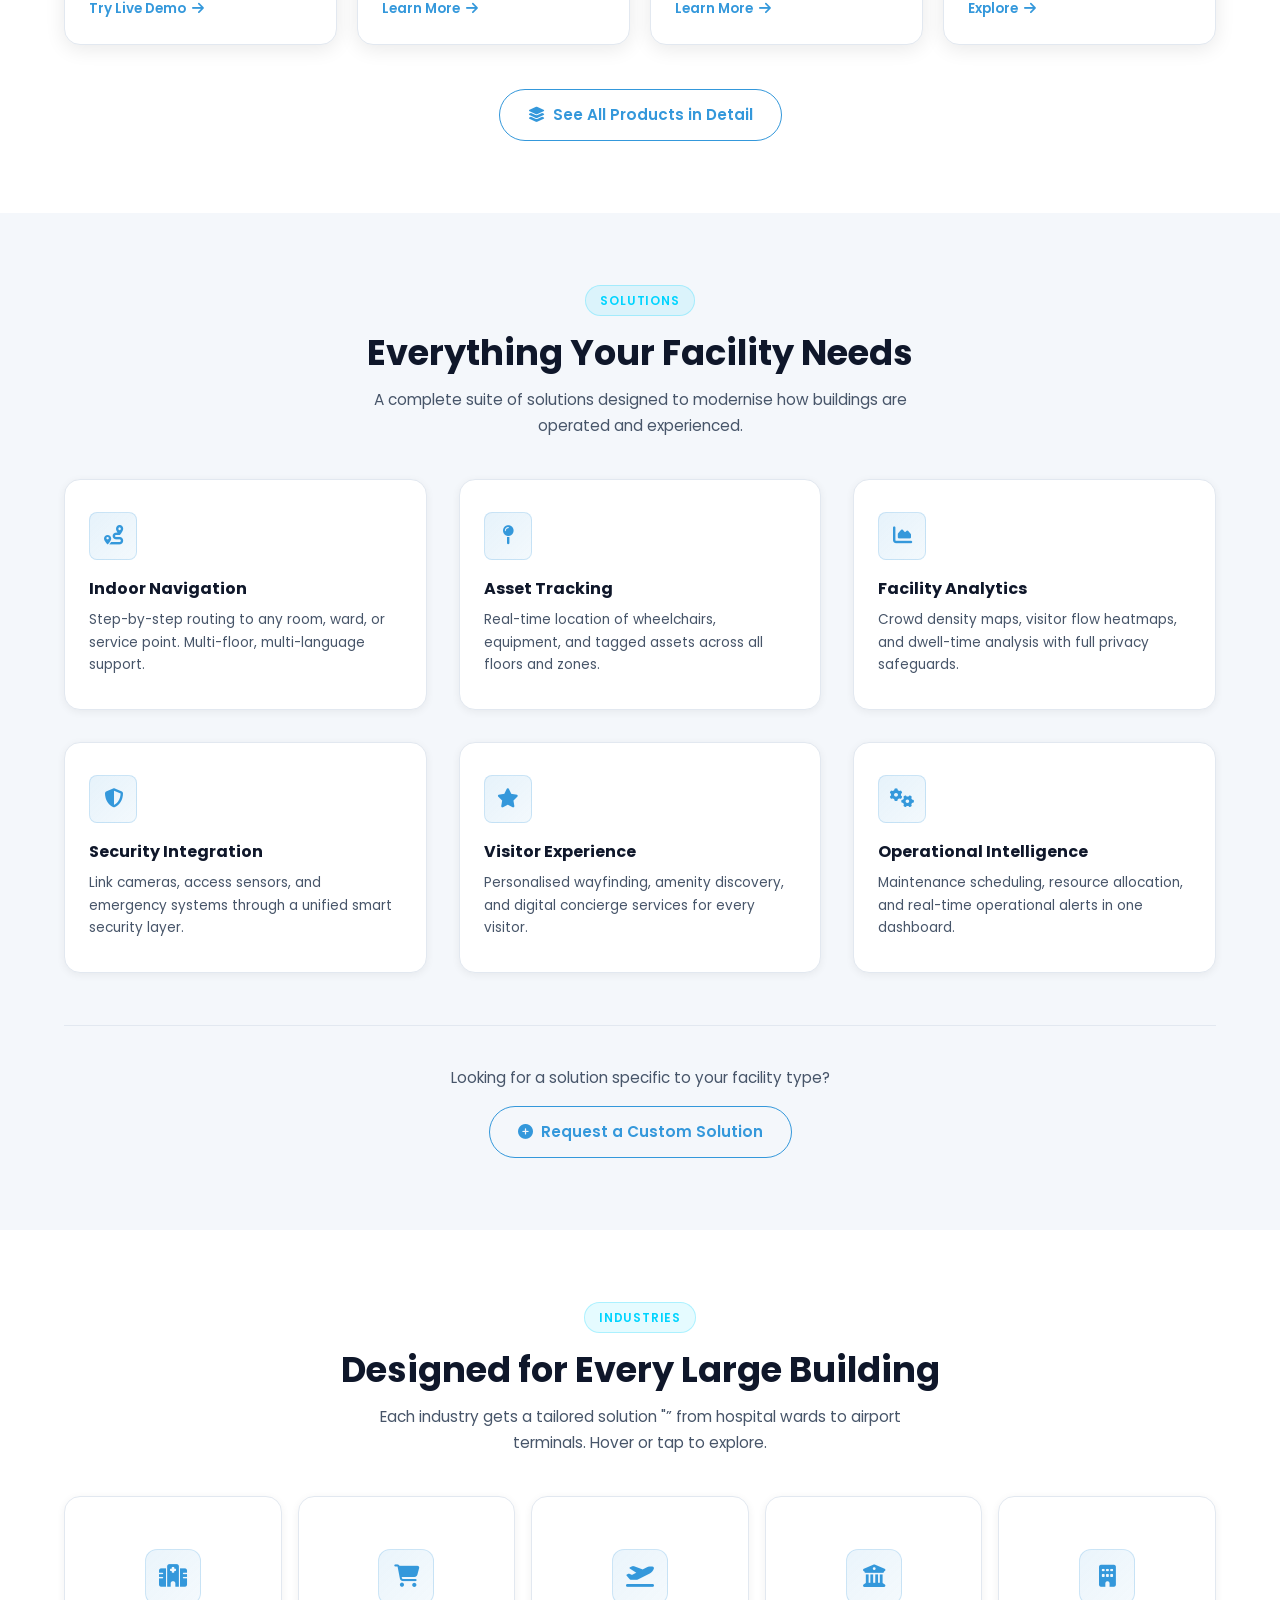
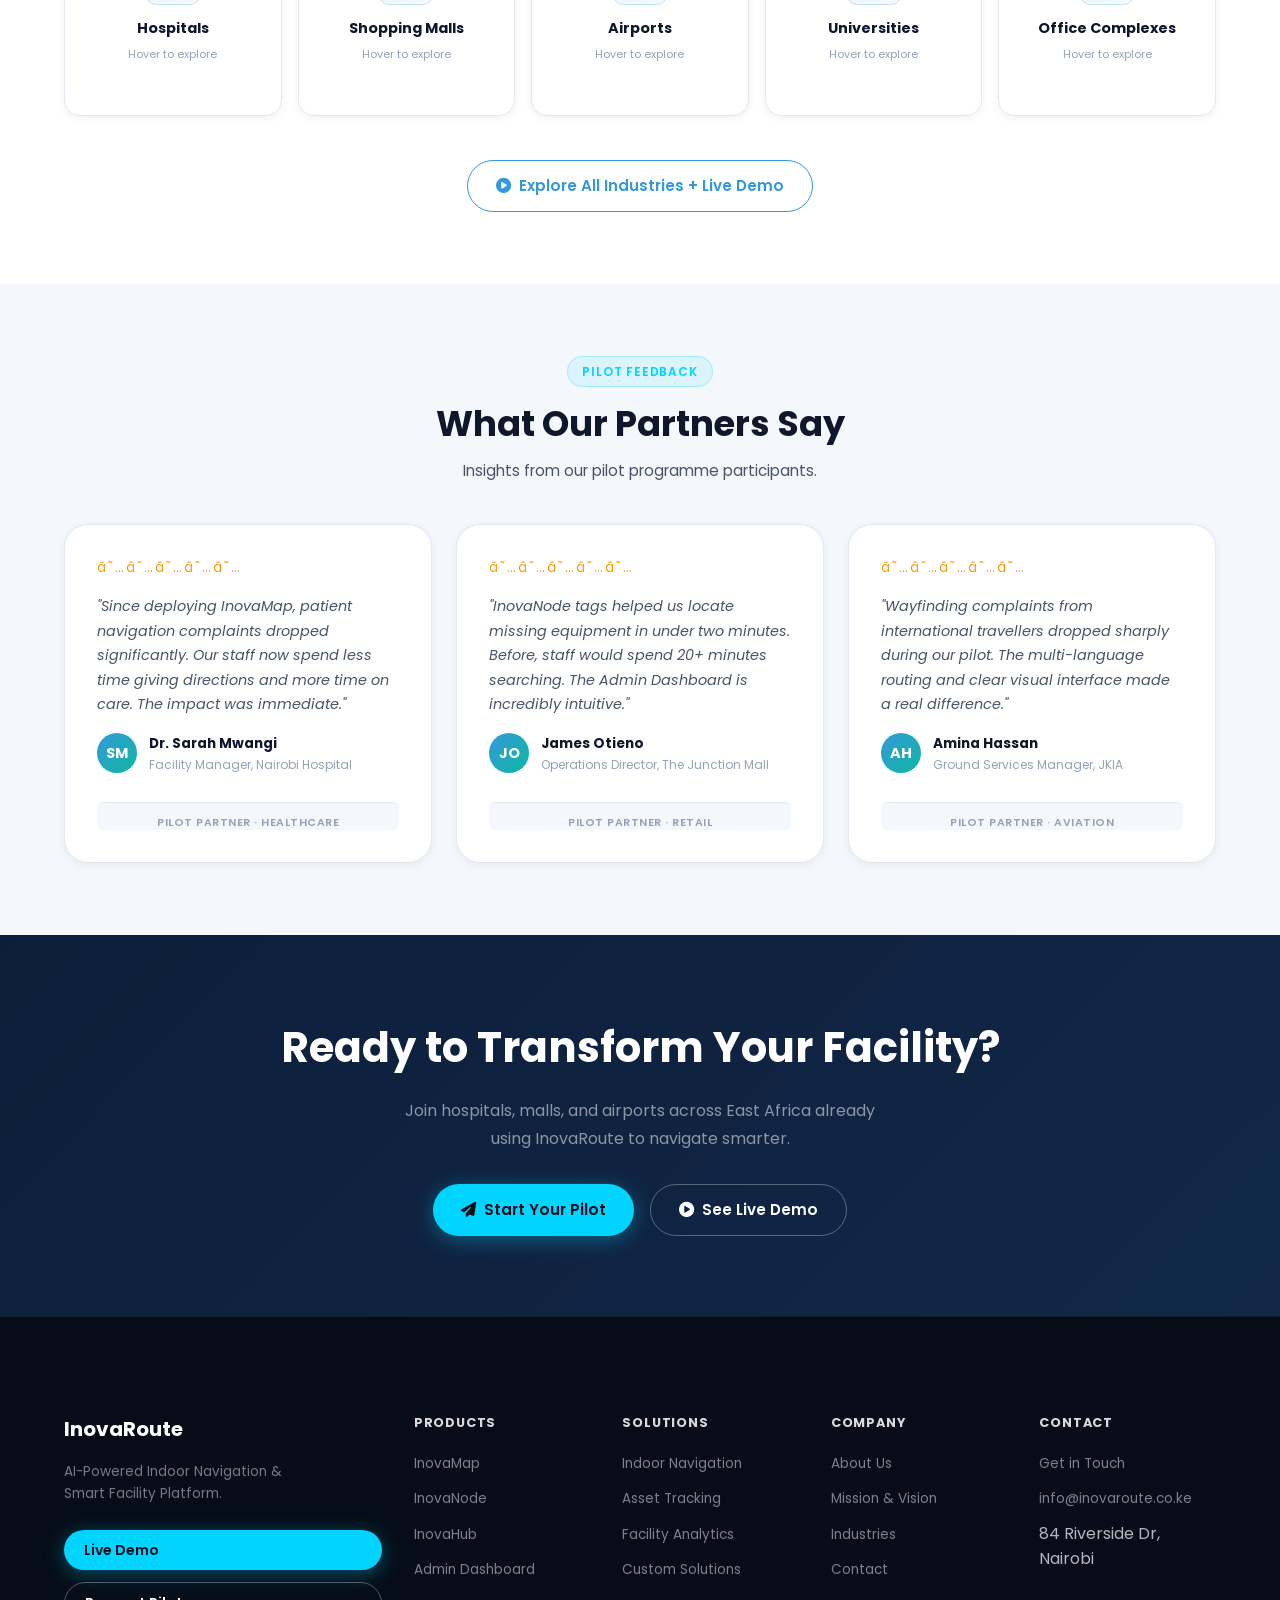
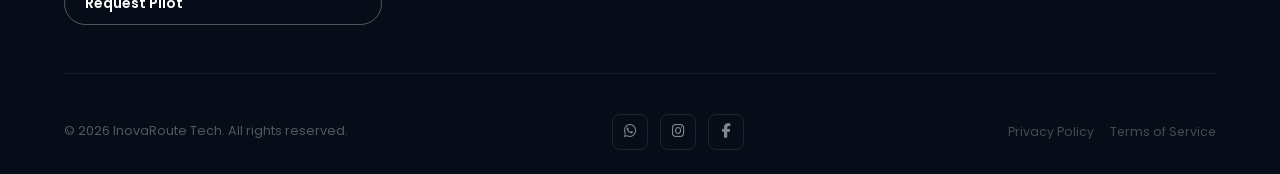
==== commit 01362171: "Logo: add assets/images/ folder, navbar and footer use img tag for official logo" ====
--- a/index.html
+++ b/index.html
@@ -33,8 +33,8 @@
 <nav class="navbar navbar--light" id="navbar">
   <div class="nav-inner">
     <a href="index.html" class="nav-brand">
-      <div class="nav-logo"><span></span><span></span><span></span><span></span></div>
-      <span class="nav-name">InovaRoute</span>
+      <img src="assets/images/logo.png" alt="InovaRoute" class="nav-logo-img" onerror="this.style.display=`none`;this.nextElementSibling.style.display=`flex`">
+      <span class="nav-name" style="display:none">InovaRoute</span>
     </a>
     <ul class="nav-links" id="nav-links">
       <li><a href="index.html"      class="nav-link">Home</a></li>
@@ -516,7 +516,7 @@
     <div class="footer-top">
       <div class="footer-brand">
         <div class="footer-brand-logo">
-          <div class="nav-logo" style="width:20px;height:20px;gap:2px"><span></span><span></span><span></span><span></span></div>
+          <img src="assets/images/logo.png" alt="InovaRoute" style="height:32px;width:auto;" onerror="this.style.display=`none`;this.nextElementSibling.style.display=`inline`">
           <span class="f-name">InovaRoute</span>
         </div>
         <p class="footer-tagline">AI-Powered Indoor Navigation &amp; Smart Facility Platform.</p>
--- a/styles/main.css
+++ b/styles/main.css
@@ -227,6 +227,17 @@
   flex-shrink: 0;
 }
 
+/* Official logo image */
+.nav-logo-img {
+  height: 38px;
+  width: auto;
+  display: block;
+  object-fit: contain;
+}
+/* Hide text name when logo image includes the wordmark */
+.nav-brand--logo-only .nav-name { display: none; }
+
+/* Fallback CSS grid logo (shown when no image) */
 .nav-logo {
   display: grid;
   grid-template-columns: 1fr 1fr;
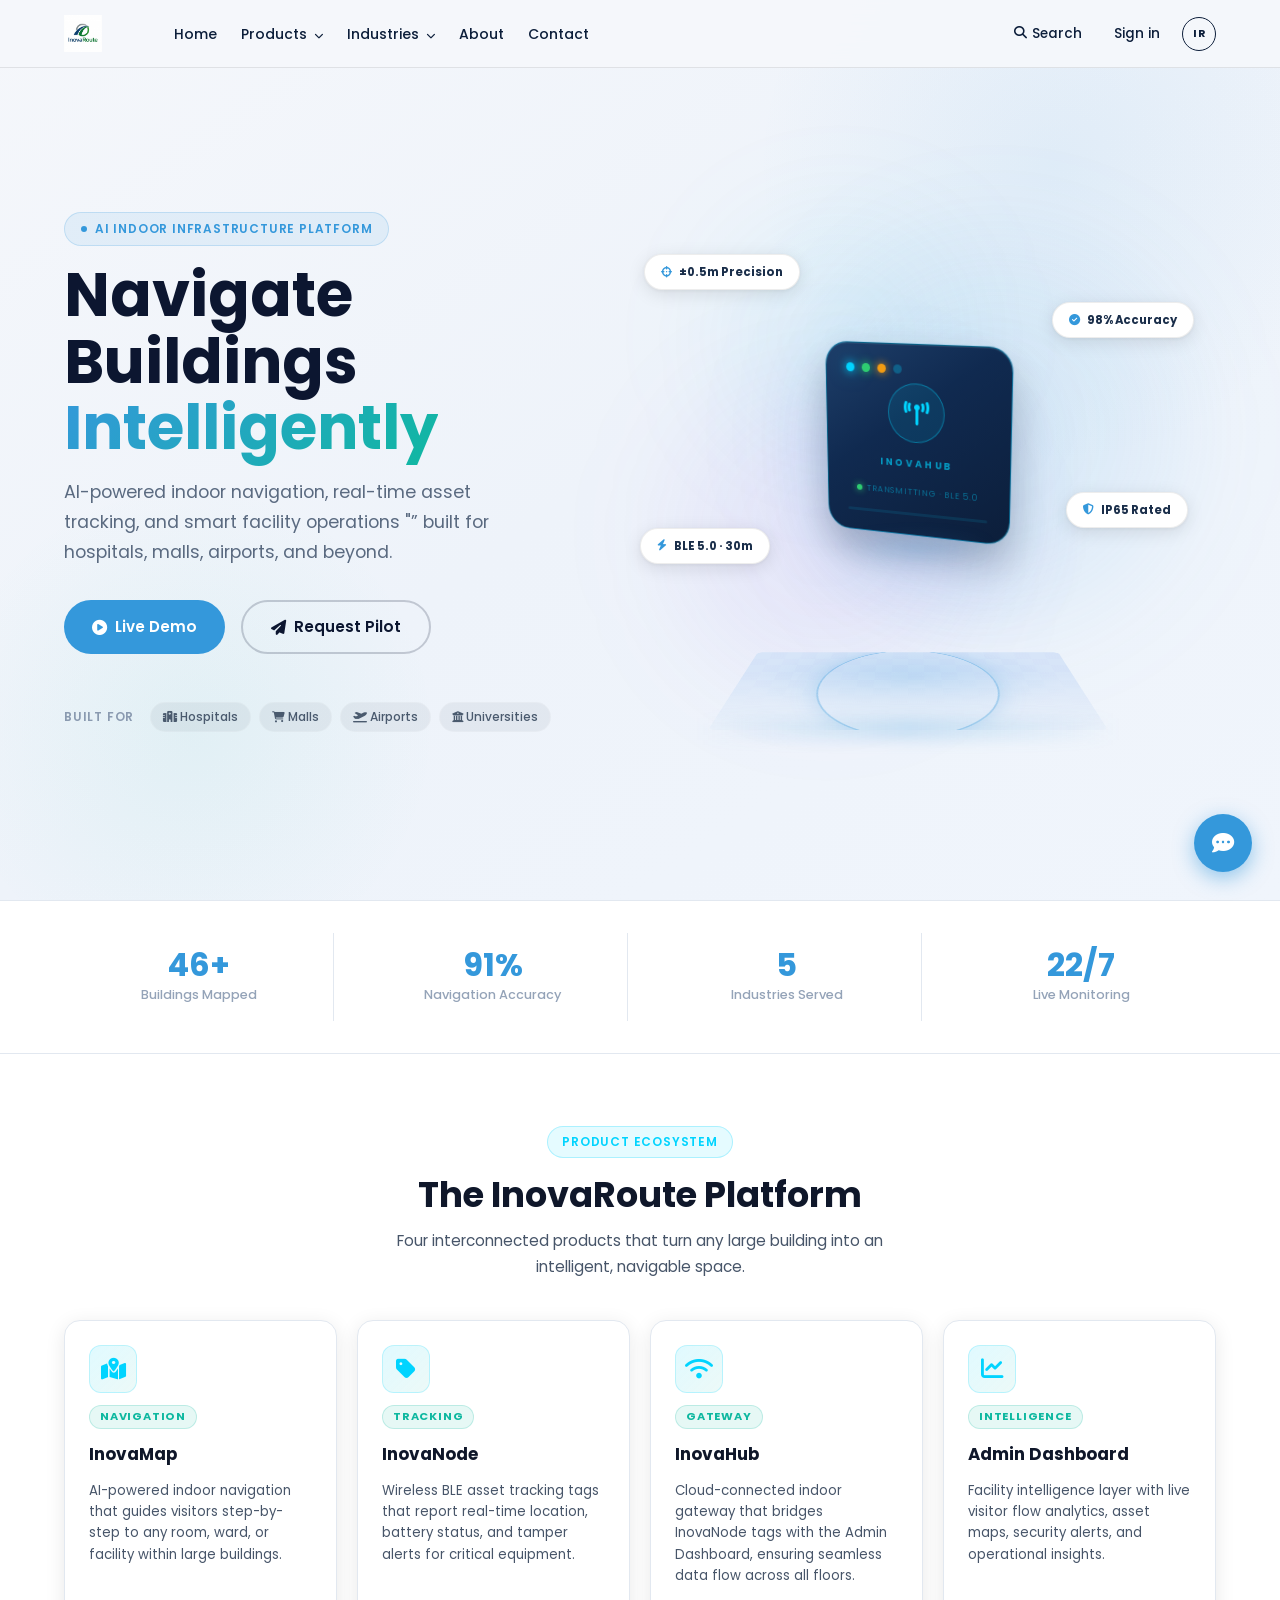
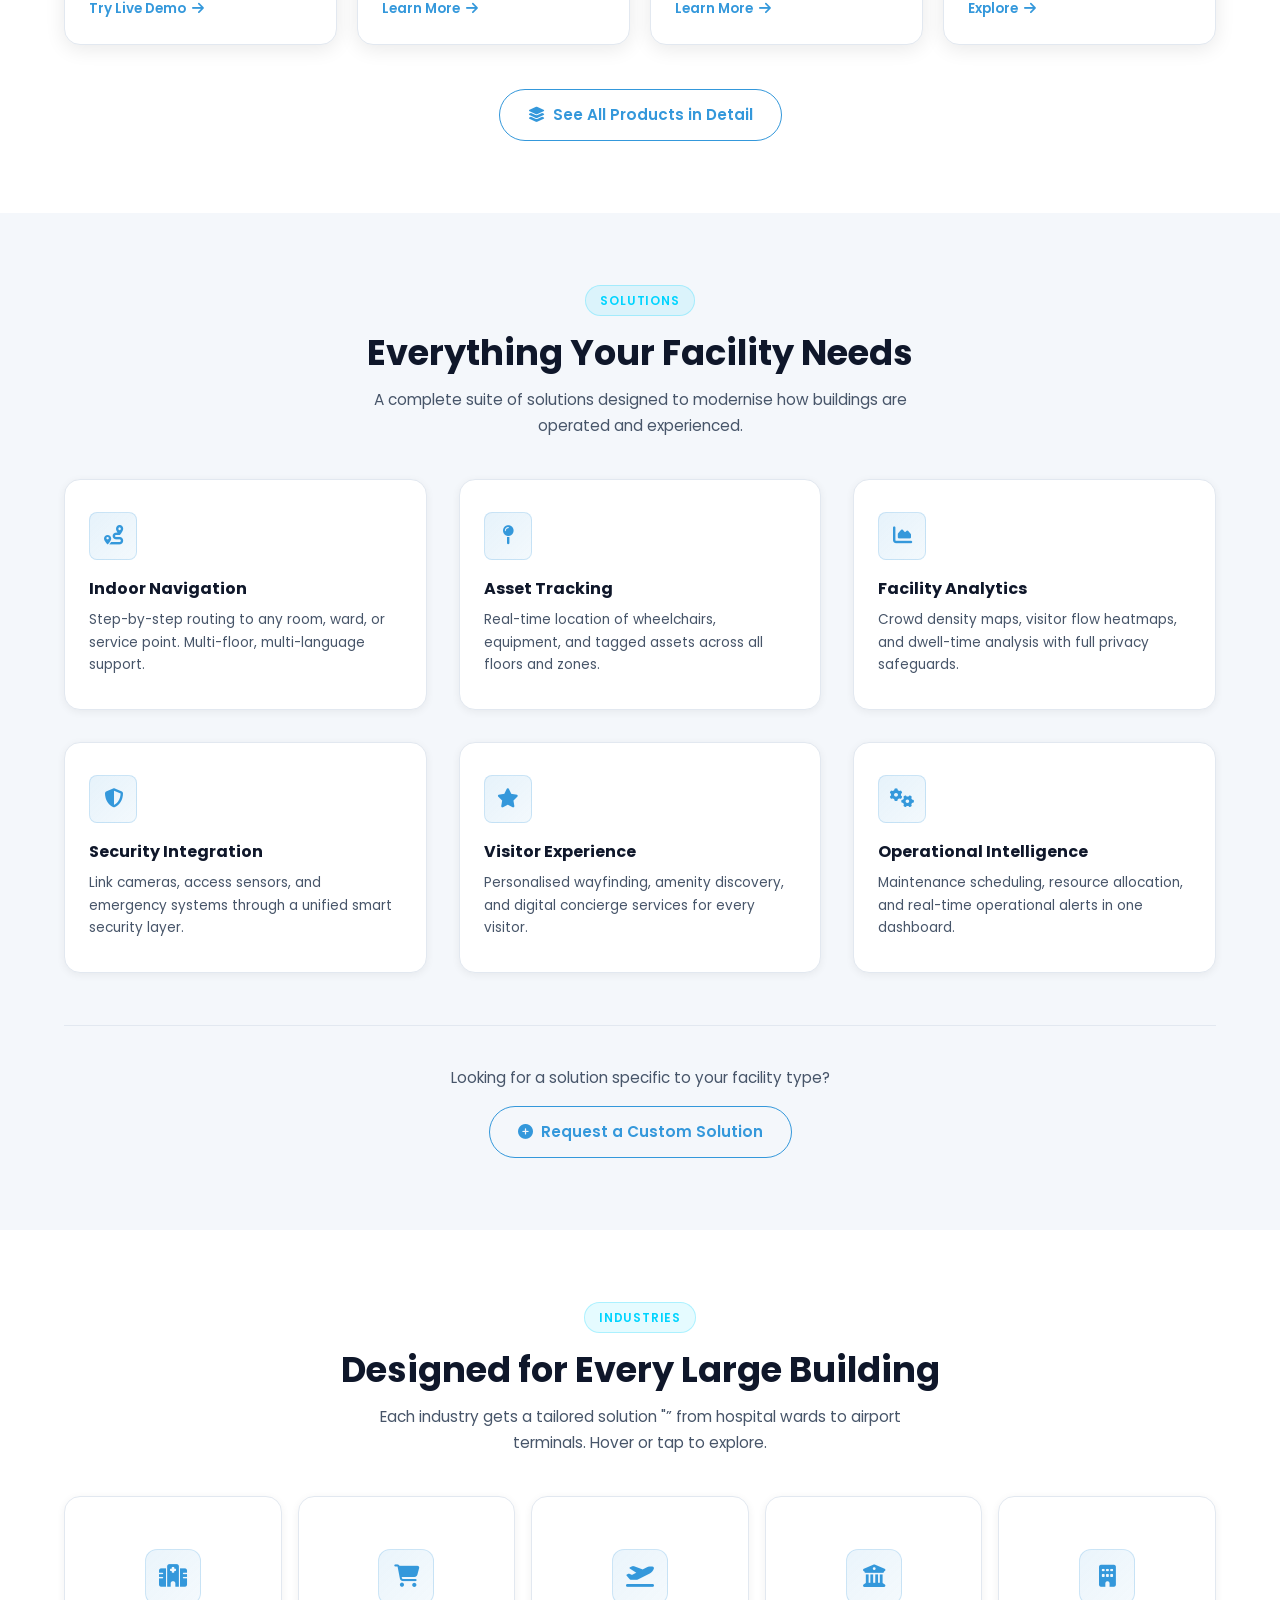
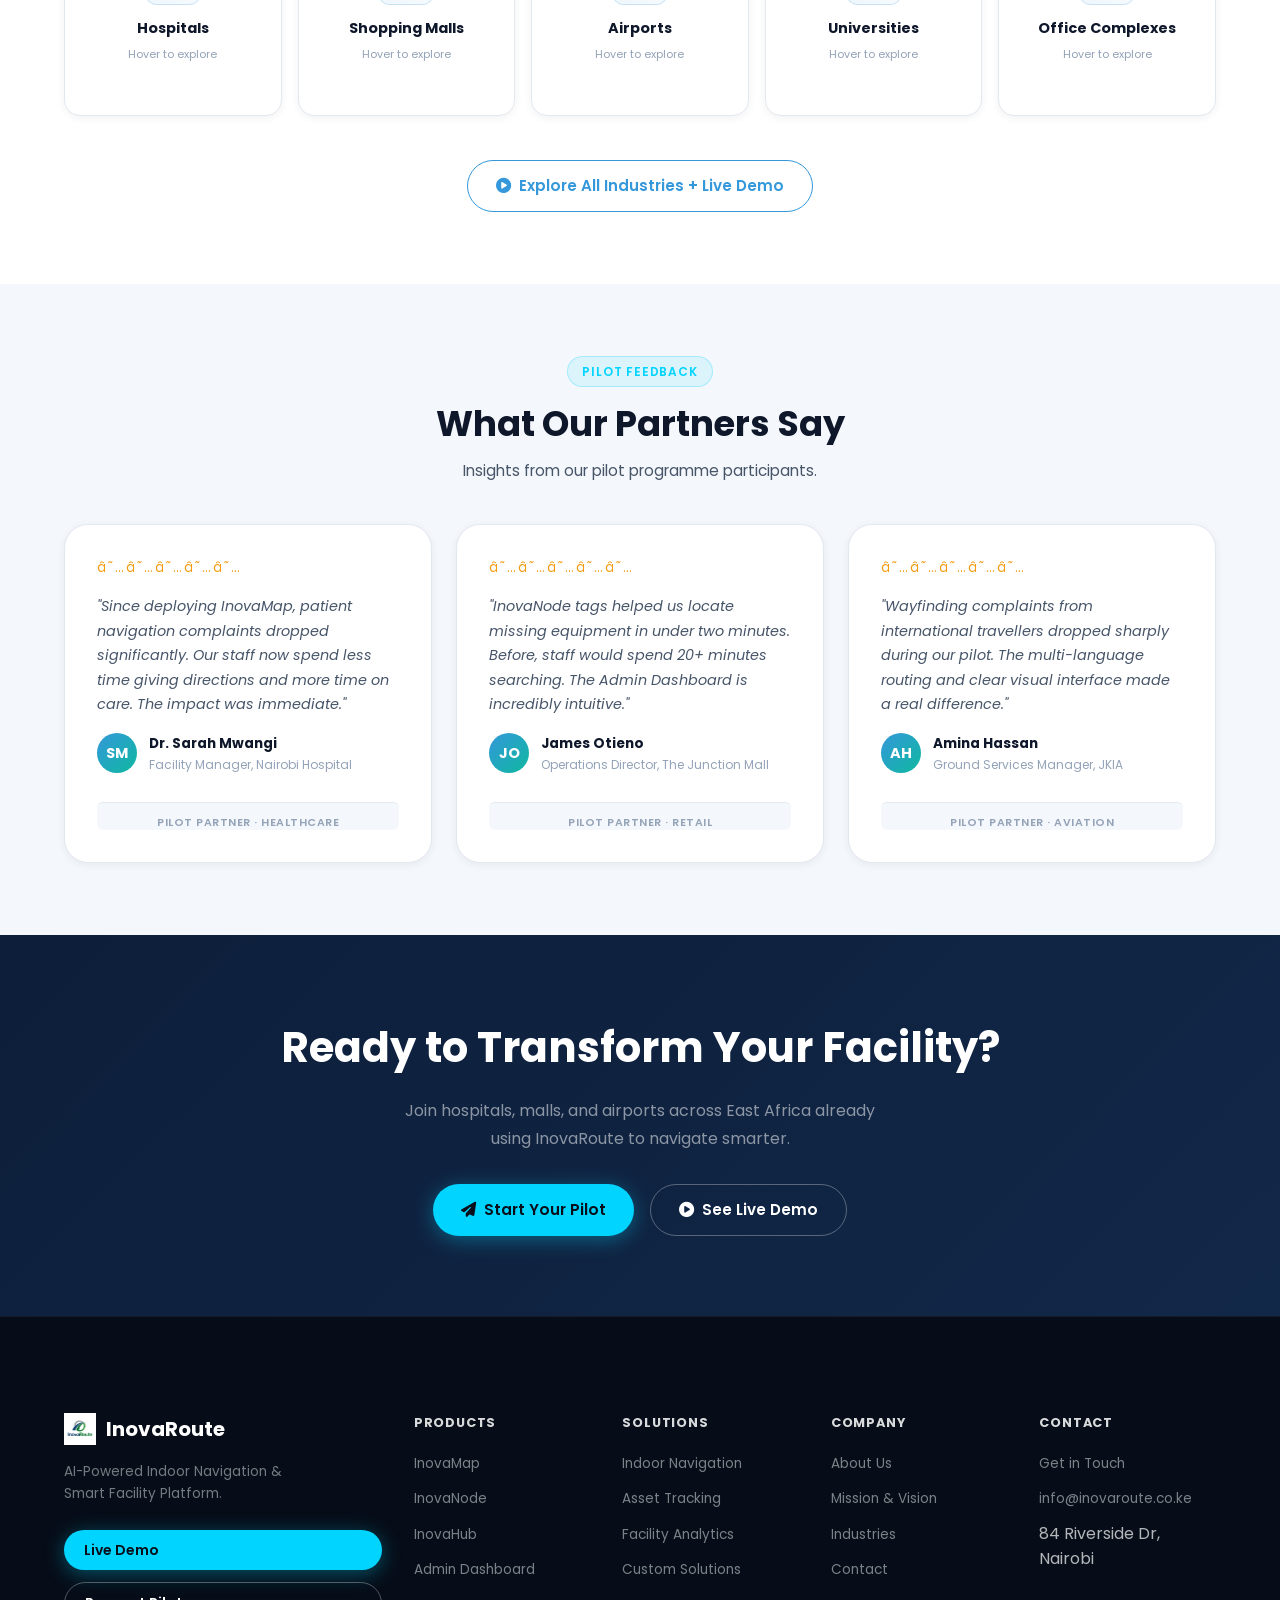
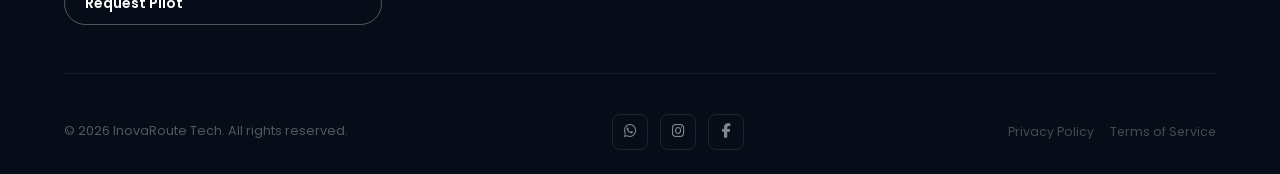
==== commit 0c69f456: "Add official InovaRoute logo to navbar and footer" ====
--- a/index.html
+++ b/index.html
@@ -32,7 +32,7 @@
 <!-- NAVBAR -->
 <nav class="navbar navbar--light" id="navbar">
   <div class="nav-inner">
-    <a href="index.html" class="nav-brand">
+    <a href="index.html" class="nav-brand nav-brand--logo-only">
       <img src="assets/images/logo.png" alt="InovaRoute" class="nav-logo-img" onerror="this.style.display=`none`;this.nextElementSibling.style.display=`flex`">
       <span class="nav-name" style="display:none">InovaRoute</span>
     </a>
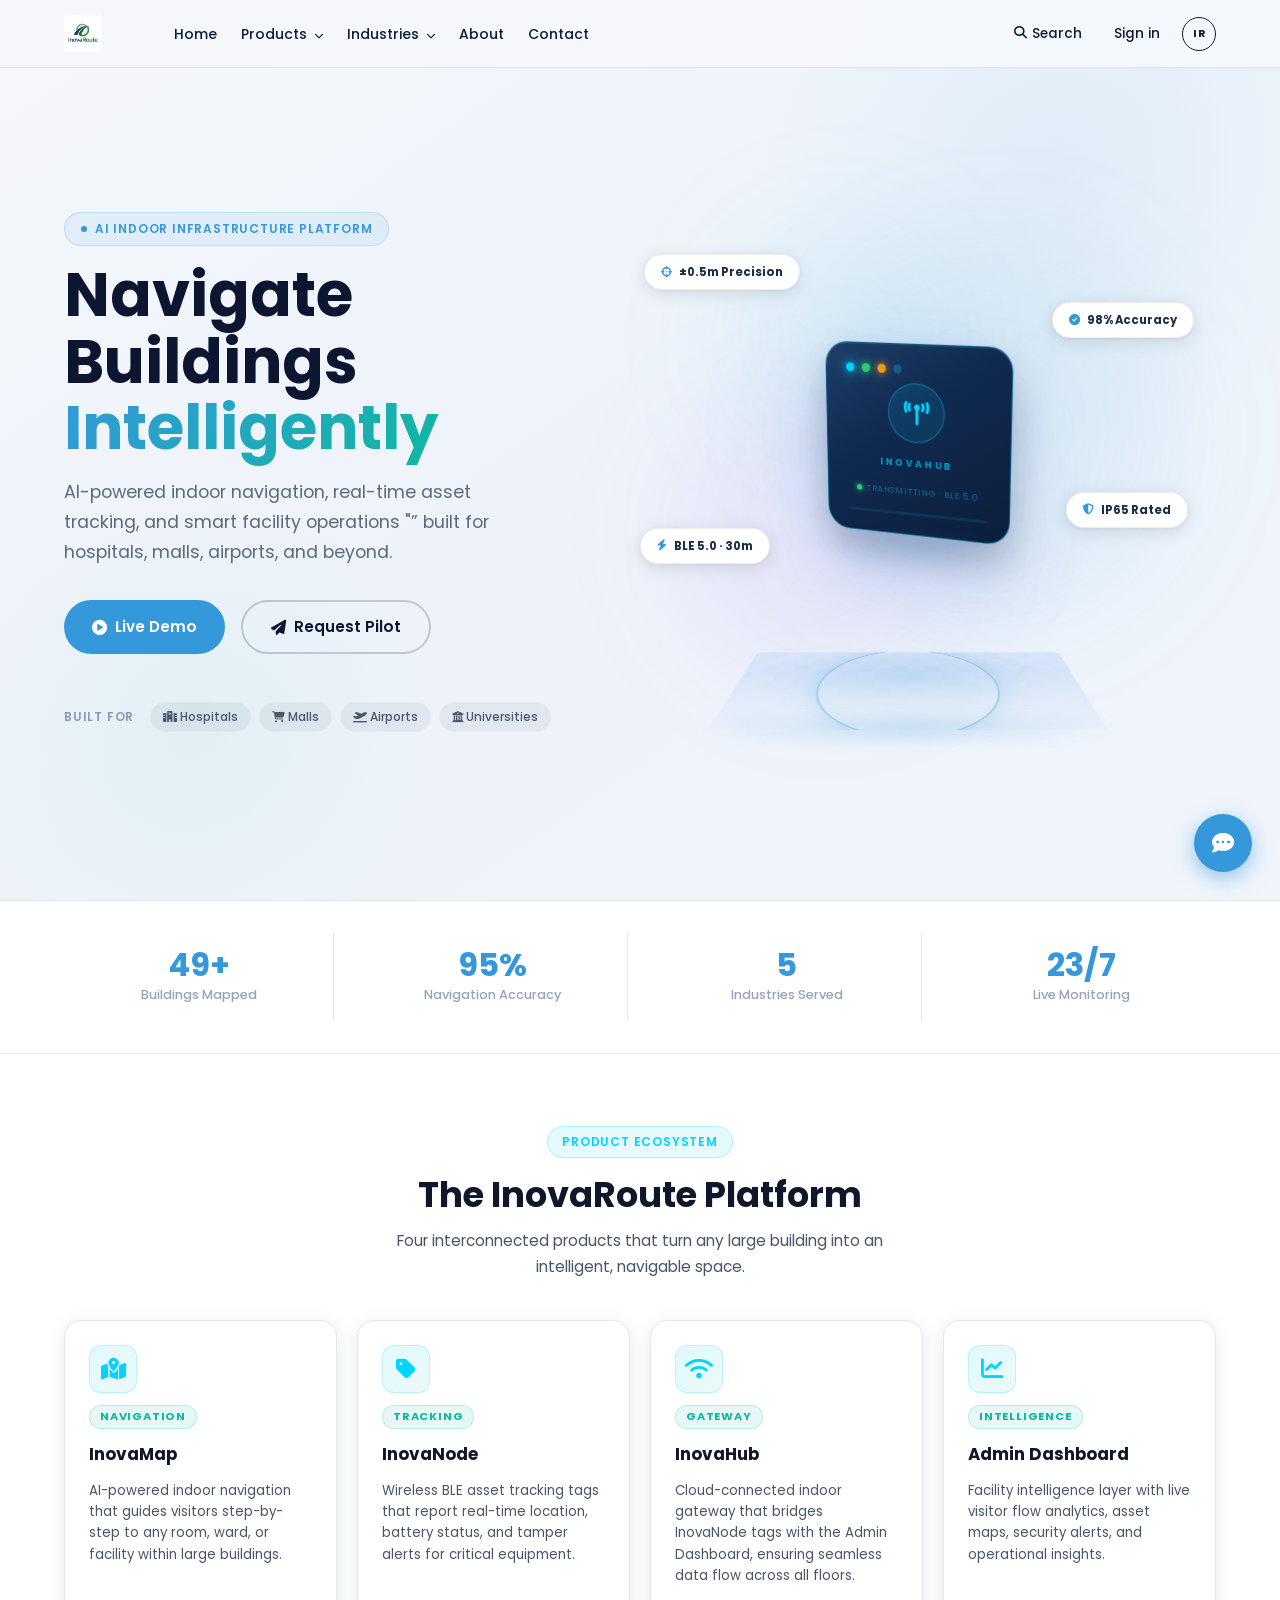
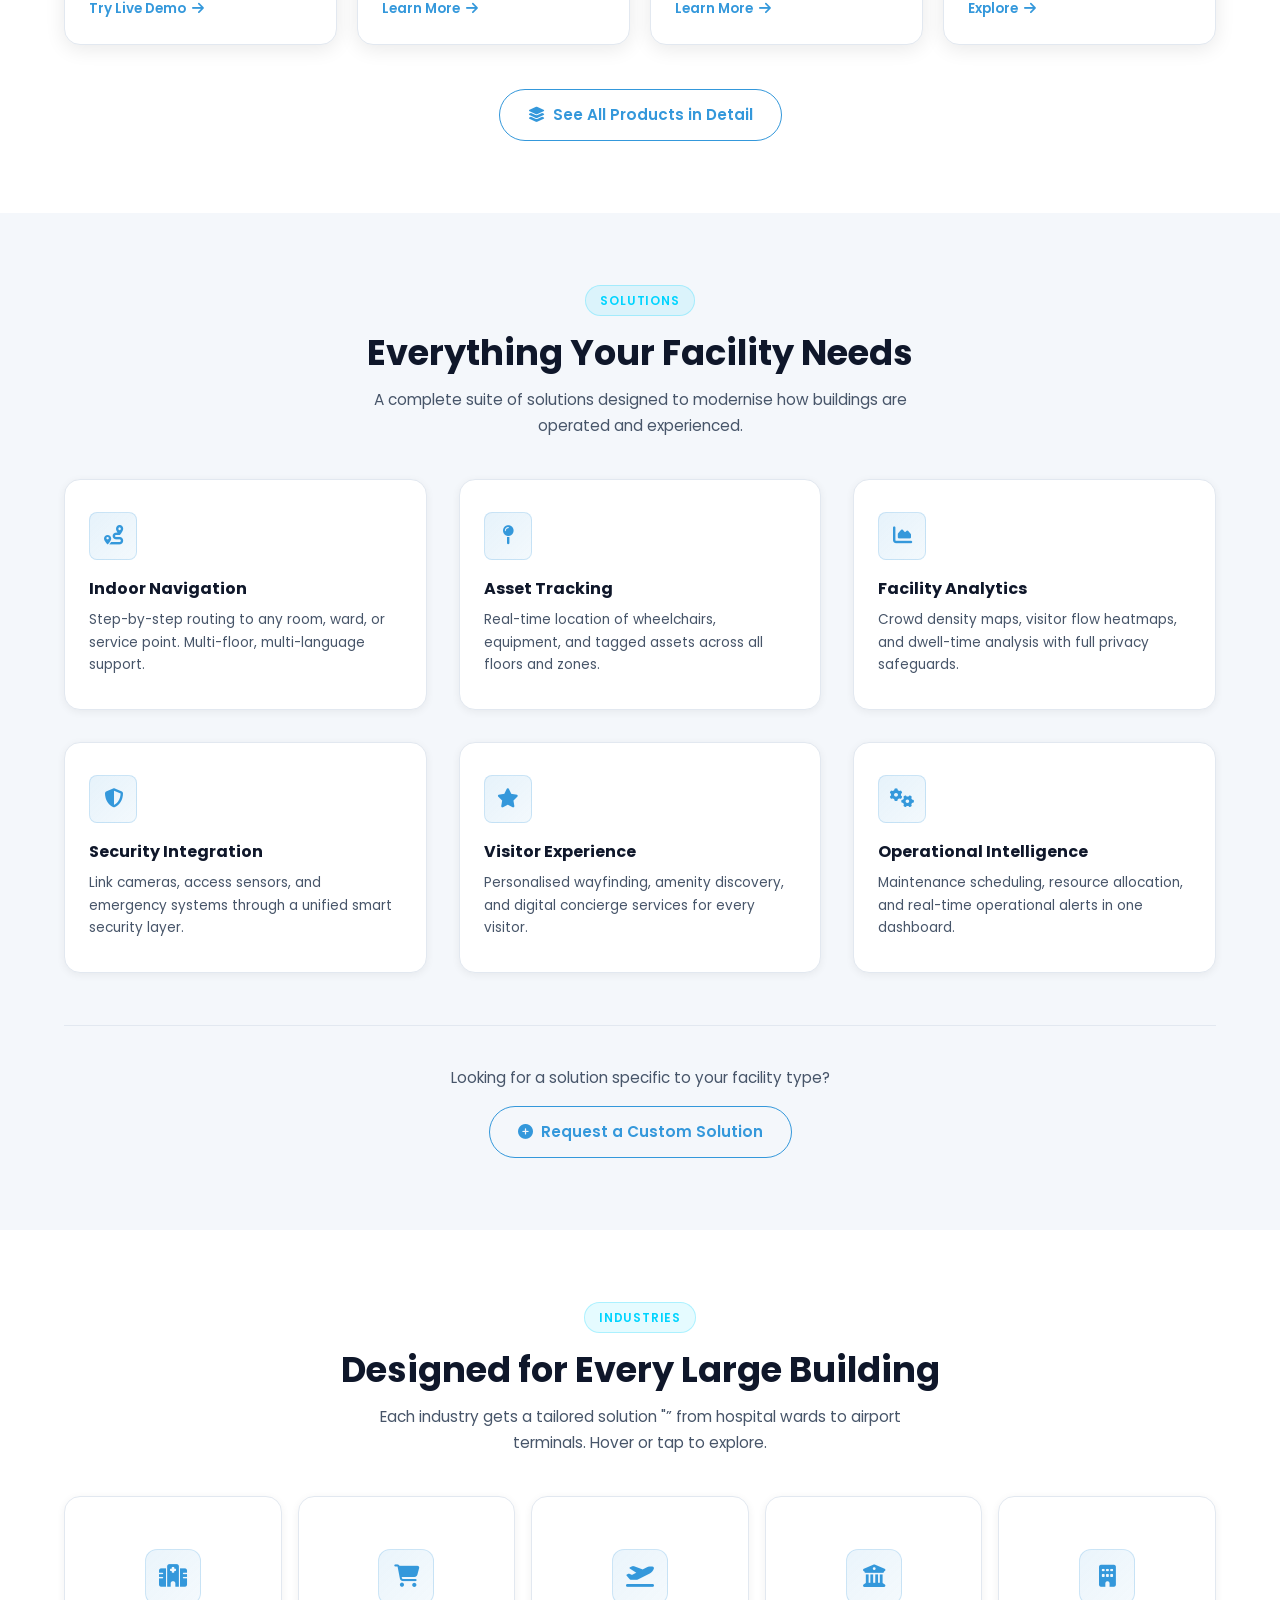
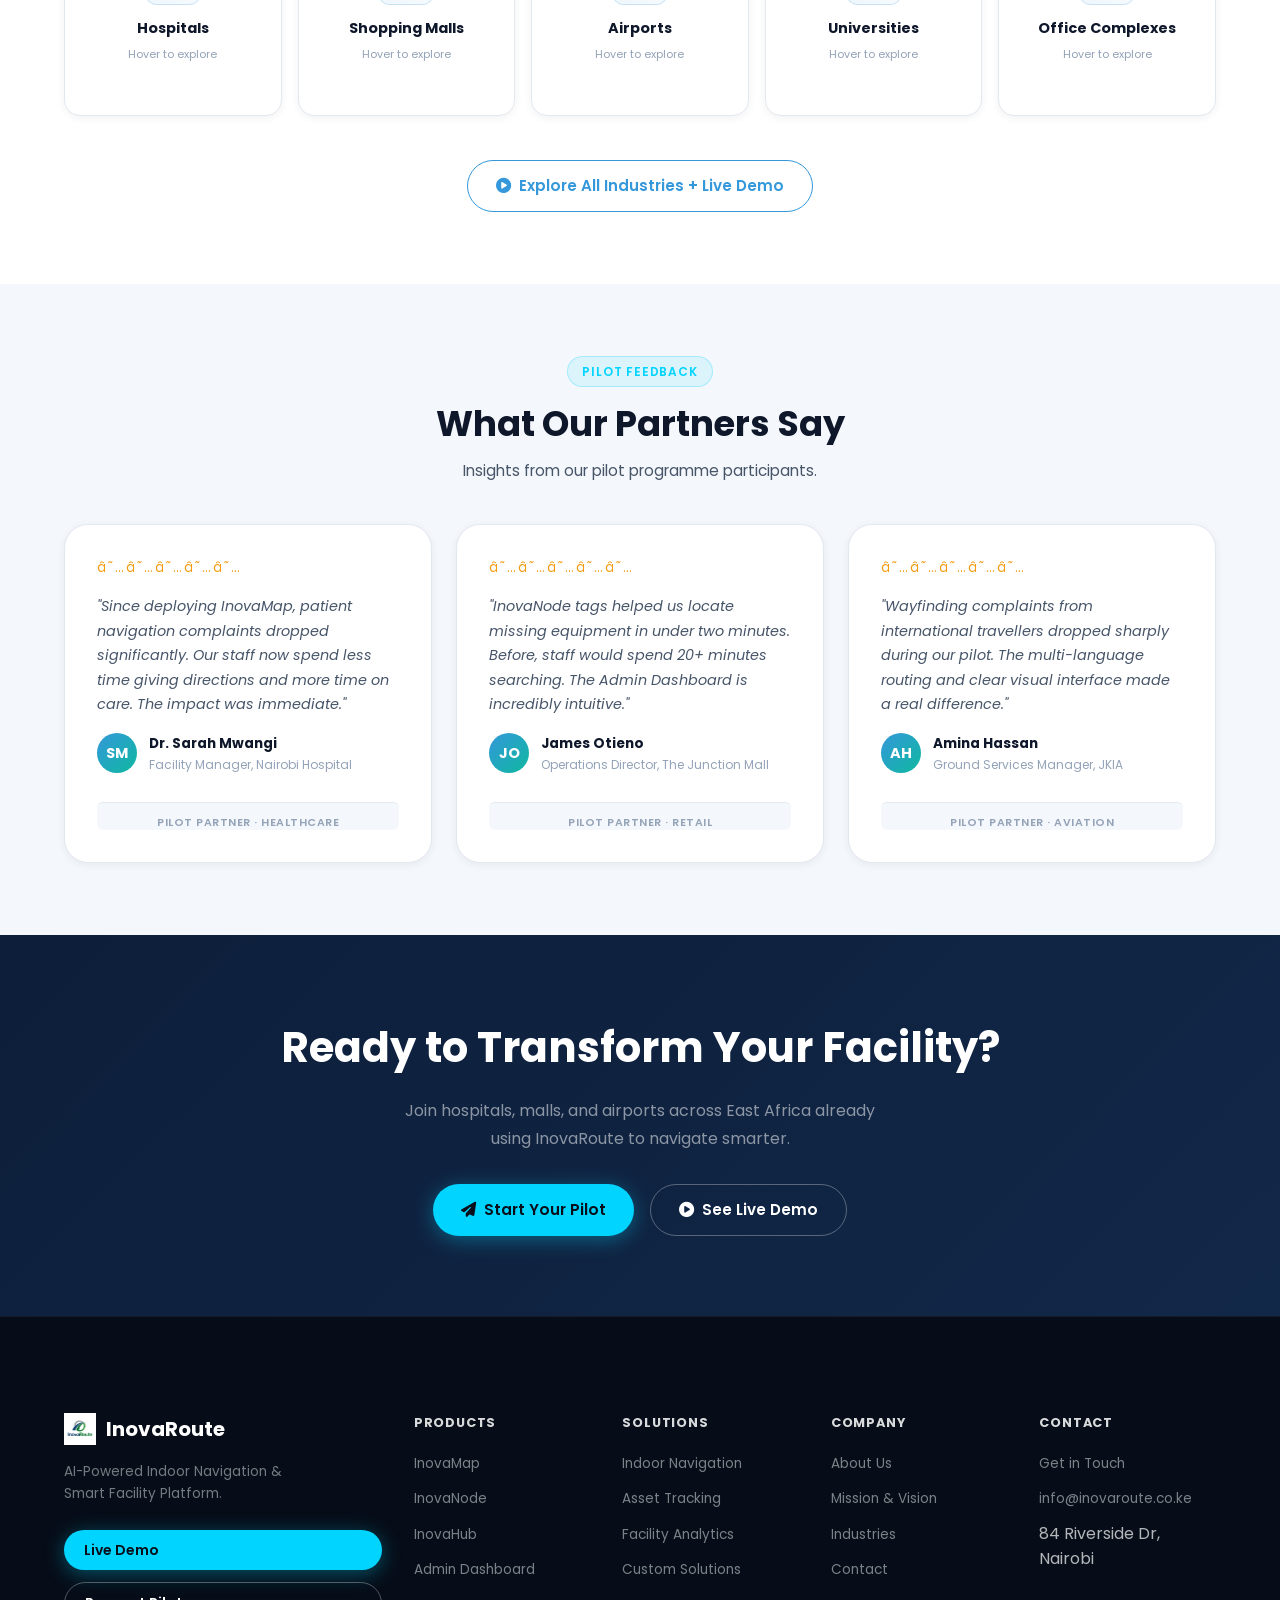
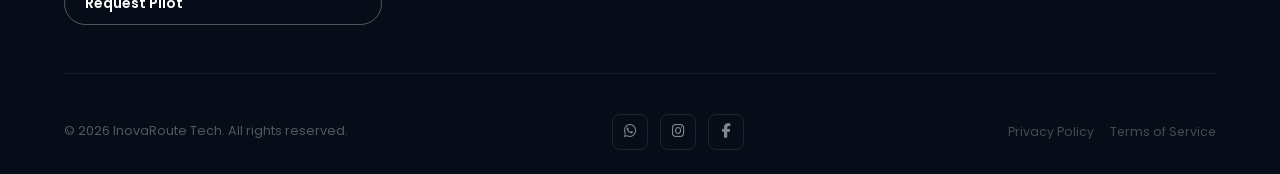
==== commit 2237498a: "Add Terms & Privacy pages, link Sign In to web app - Add terms.html and privacy.html with full Inova" ====
--- a/index.html
+++ b/index.html
@@ -84,8 +84,8 @@
     </ul>
     <div class="nav-actions">
       <a href="#" class="nav-search-btn" aria-label="Search"><i class="fas fa-search"></i> Search</a>
-      <a href="contact.html" class="nav-signin">Sign in</a>
-      <a href="contact.html" class="nav-avatar" aria-label="Account">IR</a>
+      <a href="https://inovamap-b3f26.web.app/" class="nav-signin" target="_blank">Sign in</a>
+      <a href="https://inovamap-b3f26.web.app/" class="nav-avatar" aria-label="Account" target="_blank">IR</a>
     </div>
     <button class="nav-toggle" id="nav-toggle" aria-label="Toggle menu">
       <span></span><span></span><span></span>
@@ -569,8 +569,8 @@
         <a href="https://www.facebook.com/share/1BY43MmHNZ/" target="_blank" aria-label="Facebook"><i class="fab fa-facebook-f"></i></a>
       </div>
       <div class="footer-legal">
-        <a href="#">Privacy Policy</a>
-        <a href="#">Terms of Service</a>
+        <a href="privacy.html">Privacy Policy</a>
+        <a href="terms.html">Terms of Service</a>
       </div>
     </div>
   </div>
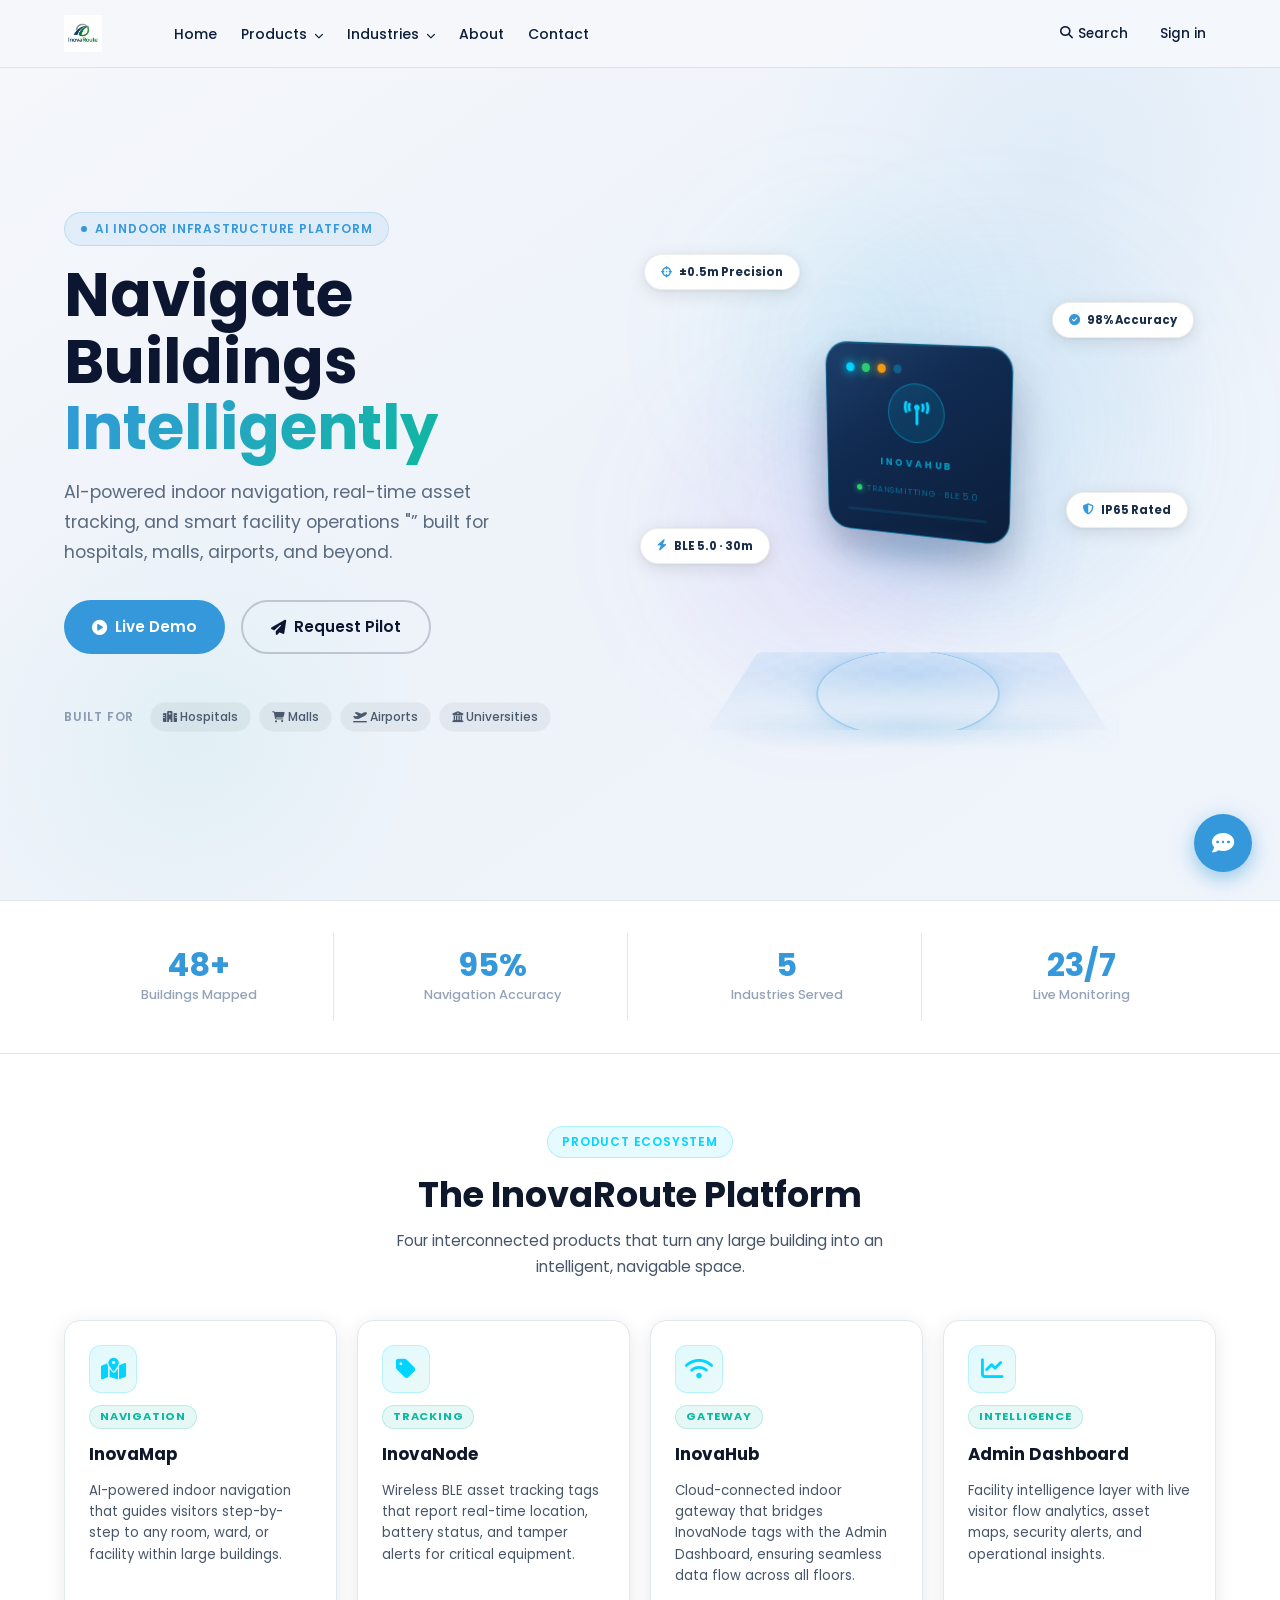
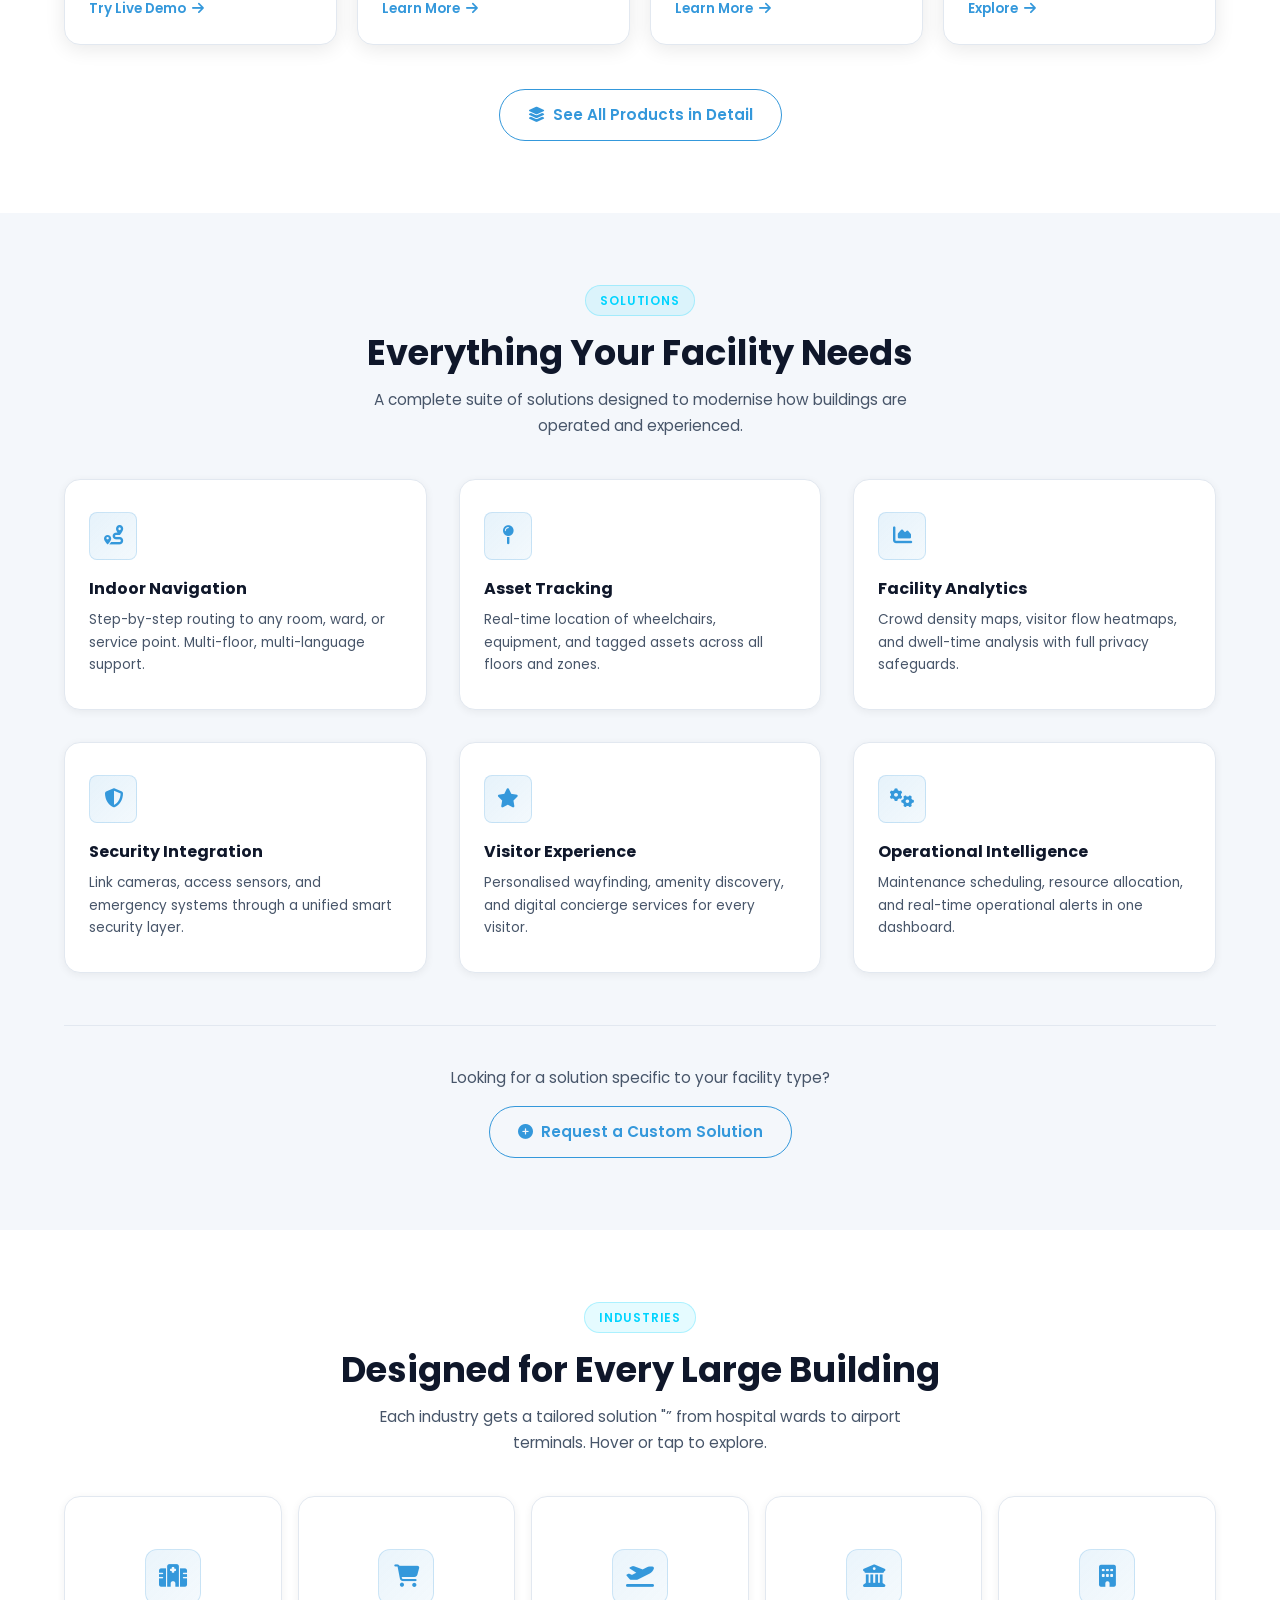
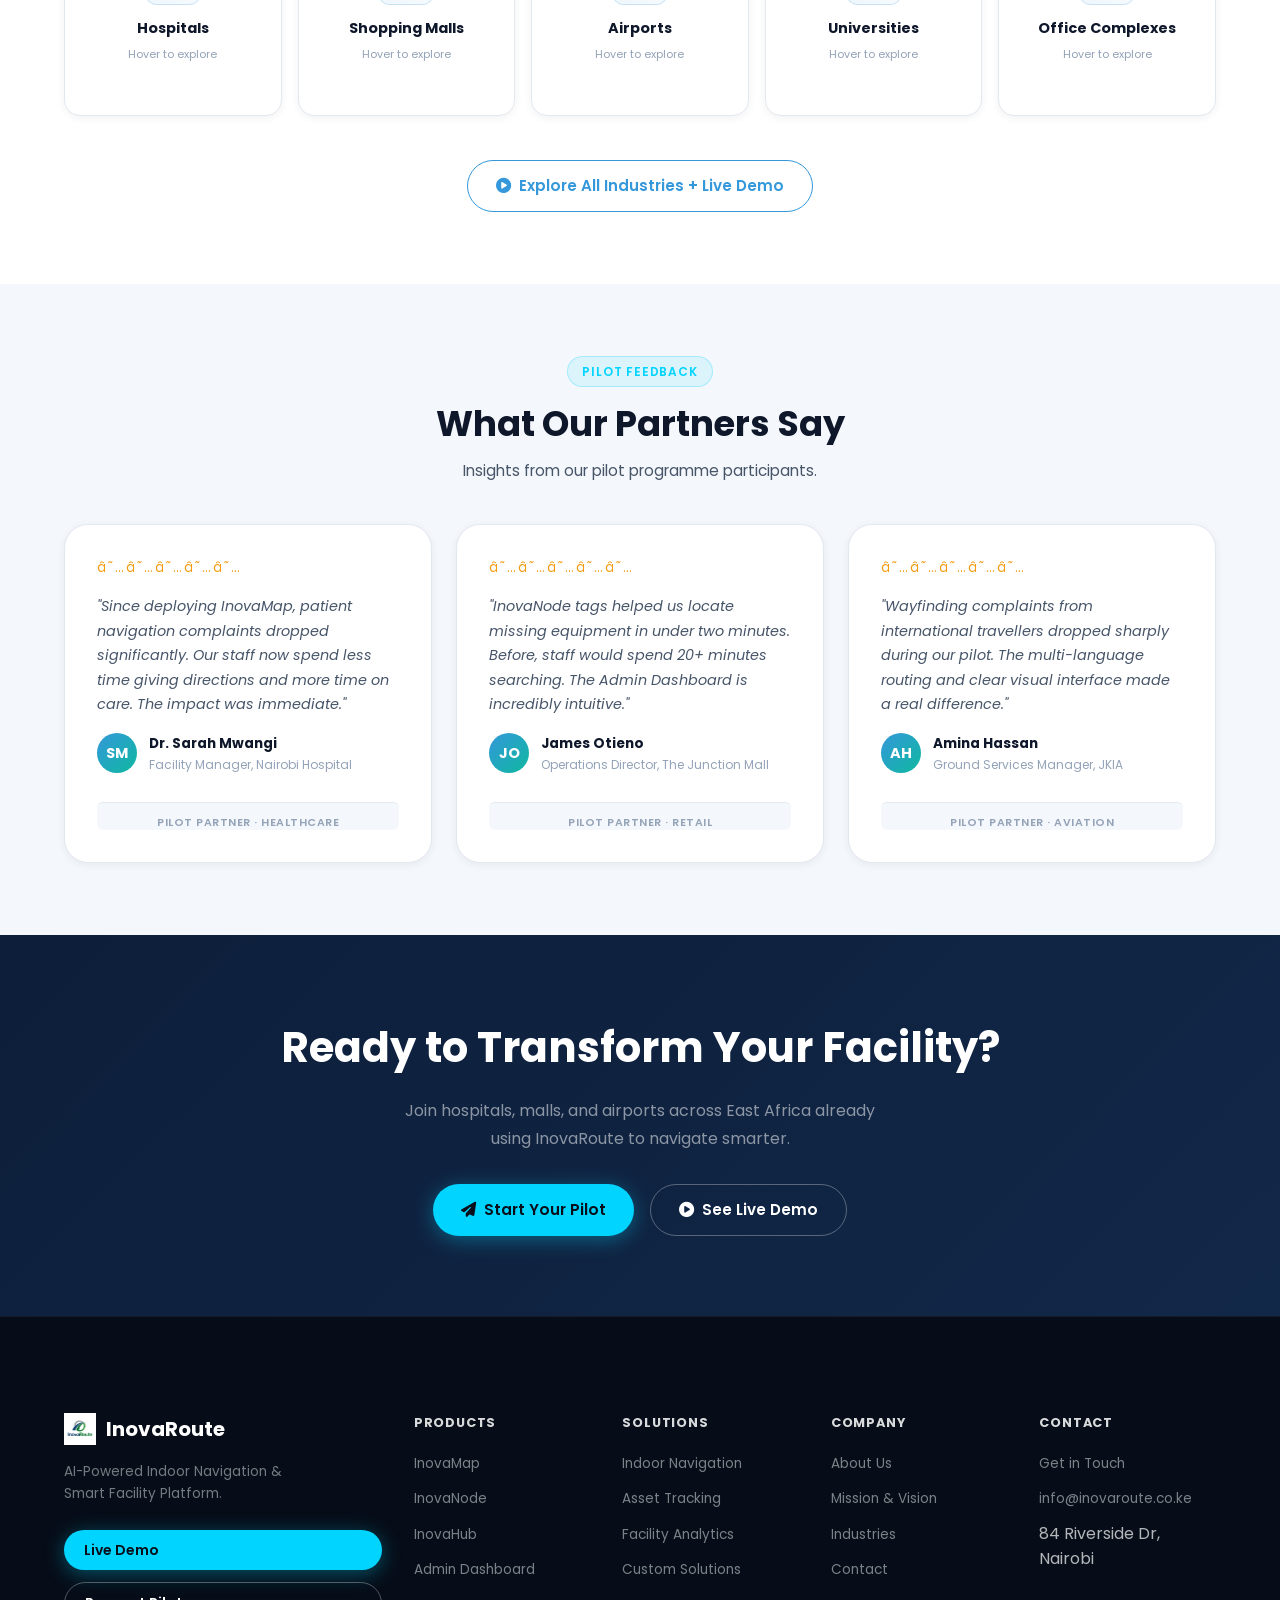
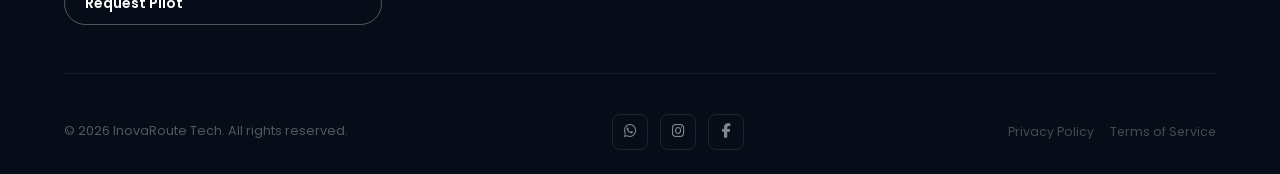
==== commit b576c213: "Navbar: remove IR avatar, keep only Sign In button Co-Authored-By: Claude Sonnet 4.6 <noreply@anthro" ====
--- a/index.html
+++ b/index.html
@@ -85,7 +85,6 @@
     <div class="nav-actions">
       <a href="#" class="nav-search-btn" aria-label="Search"><i class="fas fa-search"></i> Search</a>
       <a href="https://inovamap-b3f26.web.app/" class="nav-signin" target="_blank">Sign in</a>
-      <a href="https://inovamap-b3f26.web.app/" class="nav-avatar" aria-label="Account" target="_blank">IR</a>
     </div>
     <button class="nav-toggle" id="nav-toggle" aria-label="Toggle menu">
       <span></span><span></span><span></span>
